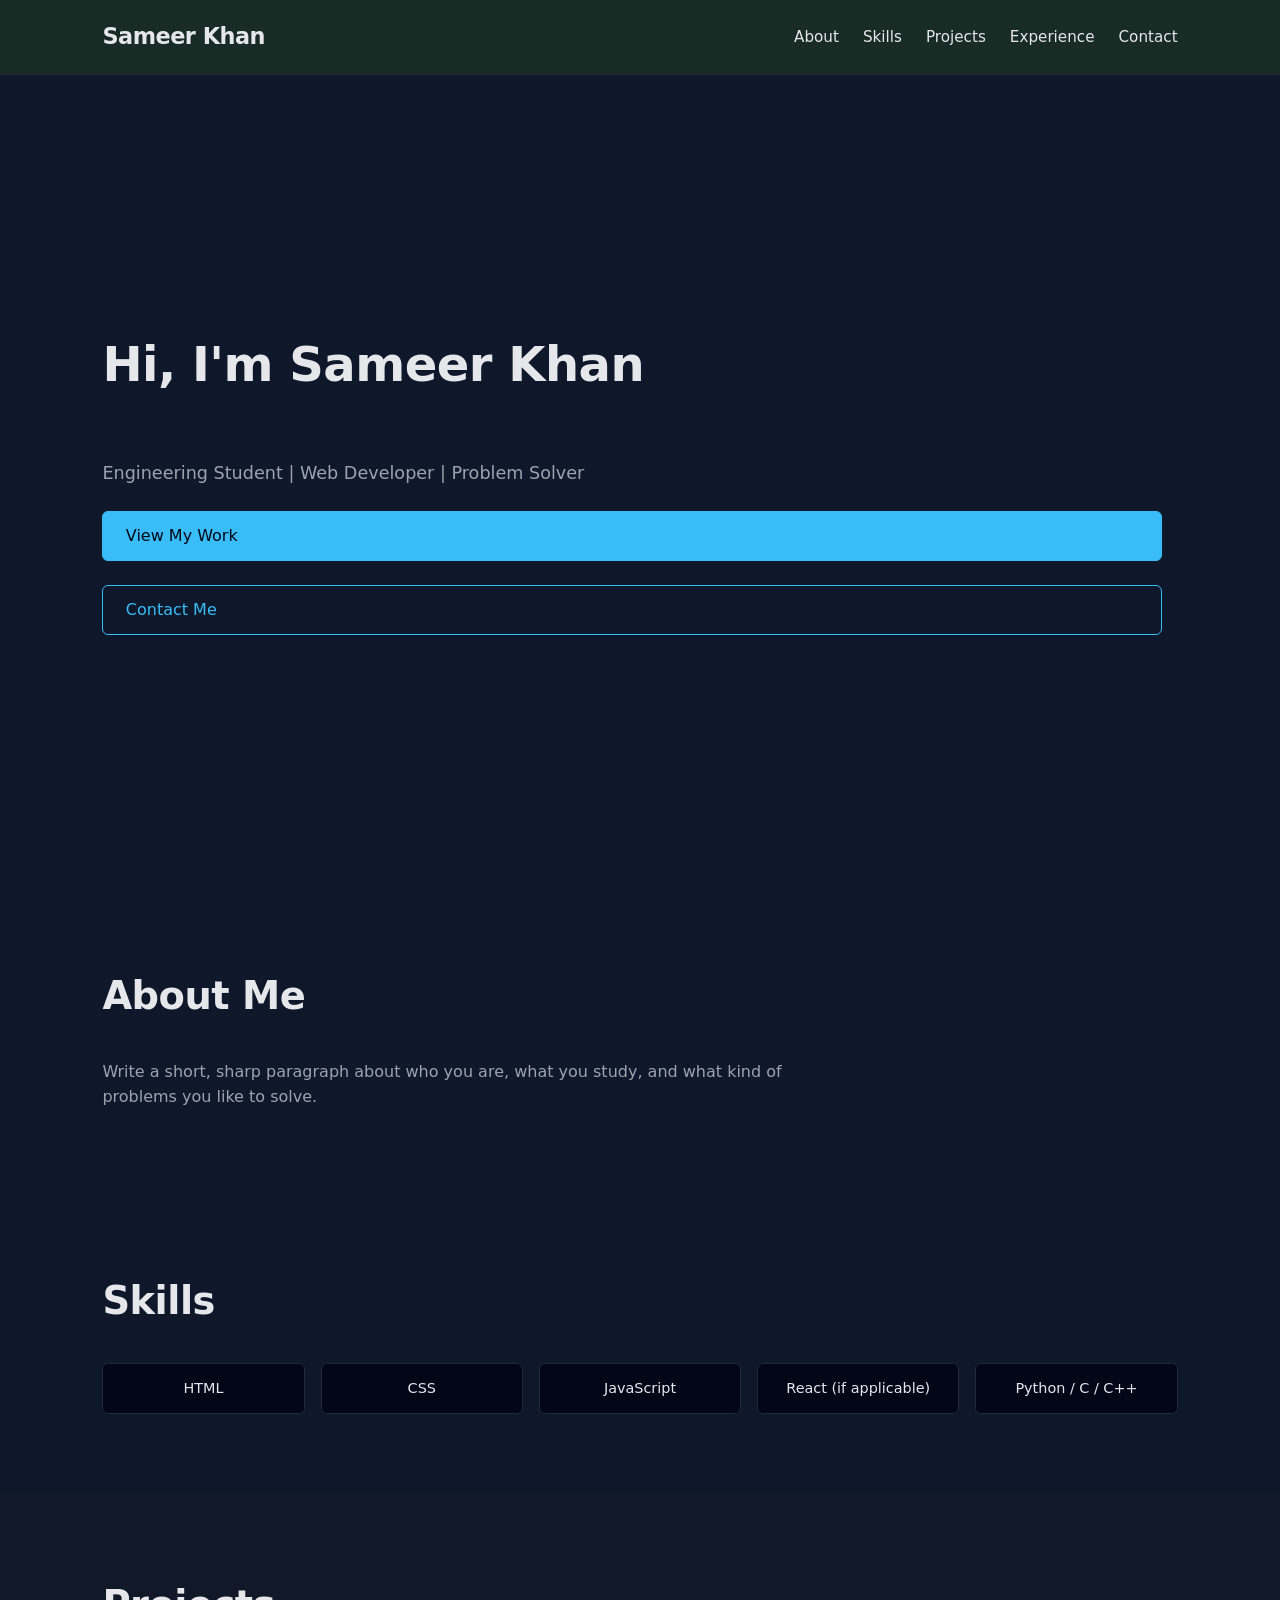
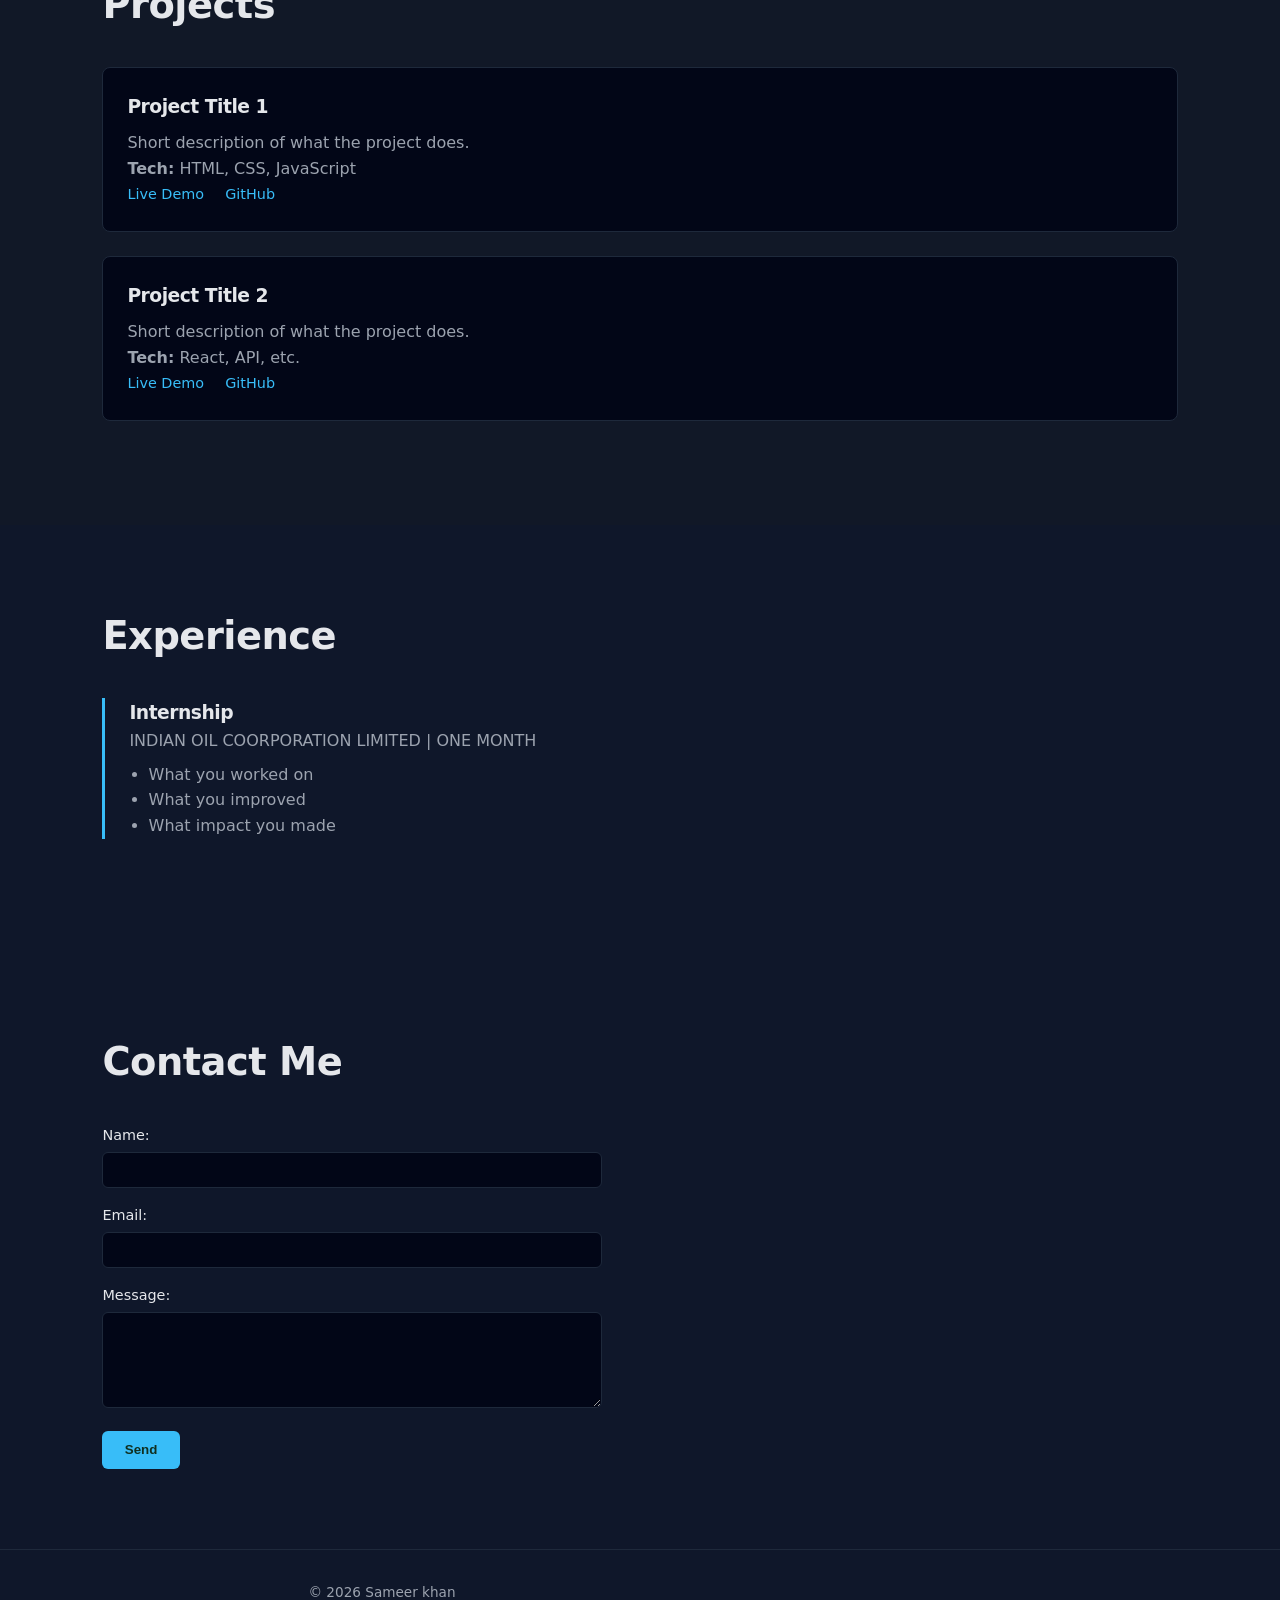
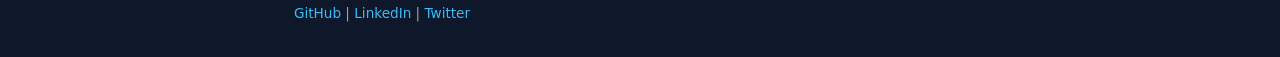
==== index.html @ 7805eeaf ".." ====
<!DOCTYPE html>
<html lang="en">
<head>
    <meta charset="UTF-8">
    <meta name="viewport" content="width=device-width, initial-scale=1.0">
    <title>Sameer khan | Portfolio</title>
    <link rel="stylesheet" href="style.css">
</head>
<body>

    <header>
        <nav>
            <h1>Sameer Khan</h1>
            <ul id="menu">
                <li><a href="#about">About</a></li>
                <li><a href="#skills">Skills</a></li>
                <li><a href="#projects">Projects</a></li>
                <li><a href="#experience">Experience</a></li>
                <li><a href="#contact">Contact</a></li>
             </ul>
        </nav>
    </header>

    <section id="hero">
        <h2>Hi, I'm Sameer Khan</h2>
        <p>Engineering Student | Web Developer | Problem Solver</p>
        <a href="#projects">View My Work</a>
        <a href="#contact">Contact Me</a>
    </section>

    <section id="about">
        <h2>About Me</h2>
        <p>
            Write a short, sharp paragraph about who you are, what you study,
            and what kind of problems you like to solve.
        </p>
    </section>

    <section id="skills">
        <h2>Skills</h2>

        <ul>
            <li>HTML</li>
            <li>CSS</li>
            <li>JavaScript</li>
            <li>React (if applicable)</li>
            <li>Python / C / C++</li>
        </ul>
    </section>

    <section id="projects">
        <h2>Projects</h2>

        <article>
            <h3>Project Title 1</h3>
            <p>Short description of what the project does.</p>
            <p><strong>Tech:</strong> HTML, CSS, JavaScript</p>
            <a href="#">Live Demo</a>
            <a href="#">GitHub</a>
        </article>

        <article>
            <h3>Project Title 2</h3>
            <p>Short description of what the project does.</p>
            <p><strong>Tech:</strong> React, API, etc.</p>
            <a href="#">Live Demo</a>
            <a href="https://github.com/I-Sameer">GitHub</a>
        </article>
    </section>

    <section id="experience">
        <h2>Experience</h2>

        <article>
            <h3>Internship</h3>
            <p>INDIAN OIL COORPORATION LIMITED | ONE MONTH</p>
            <ul>
                <li>What you worked on</li>
                <li>What you improved</li>
                <li>What impact you made</li>
            </ul>
        </article>
    </section>

    <section id="contact">
        <h2>Contact Me</h2>

        <form>
            <label>
                Name:
                <input type="text" required>
            </label>

            <label>
                Email:
                <input type="email" required>
            </label>

            <label>
                Message:
                <textarea rows="5" required></textarea>
            </label>

            <button type="submit">Send</button>
        </form>
    </section>

    <footer>
        <p>© 2026 Sameer khan</p>
        <p>
            <a href="https://github.com/I-Sameer">GitHub</a> |
            <a href="https://www.linkedin.com/in/mesameer-khan/">LinkedIn</a> |
            <a href="https://x.com/">Twitter</a>
        </p>
    </footer>

</body>

</html>
---- style.css ----
*,
*::before,
*::after {
  margin: 0;
  padding: 0;
  box-sizing: border-box;
}

:root {
  --bg: #0f172a;          
  --bg-light: #111827;
  --text: #e5e7eb;
  --muted: #9ca3af;
  --accent: #38bdf8;     
  --card: #020617;
  --border: #1e293b;
}

html {
  scroll-behavior: smooth;
}

body {
  font-family: system-ui, -apple-system, BlinkMacSystemFont, sans-serif;
  background: var(--bg);
  color: var(--text);
  line-height: 1.6;
}

a {
  color: var(--accent);
  text-decoration: none;
}

a:hover {
  text-decoration: underline;
}

section {
  padding: 5rem 8%;
}

h1, h2, h3 {
  font-weight: 700;
  letter-spacing: -0.5px;
}

h2 {
  font-size: 2.4rem;
  margin-bottom: 2rem;
}

p {
  color: var(--muted);
  max-width: 700px;
}

header {
  position: sticky;
  top: 0;
  background: rgba(26, 46, 36, 0.9);
  backdrop-filter: blur(8px);
  border-bottom: 1px solid var(--border);
  z-index: 100;
}

nav {
  display: flex;
  justify-content: space-between;
  align-items: center;
  padding: 1.2rem 8%;
}

nav h1 {
  font-size: 1.4rem;
}

nav ul {
  display: flex;
  gap: 1.5rem;
  list-style: none;
}

nav a {
  color: var(--text);
  font-size: 0.95rem;
}

nav a:hover {
  color: var(--accent);
}

#hero {
  min-height: 90vh;
  display: flex;
  flex-direction: column;
  justify-content: center;
  gap: 1.5rem;
}

#hero h2 {
  font-size: 3rem;
}

#hero p {
  font-size: 1.1rem;
}

#hero a {
  display: inline-block;
  margin-right: 1rem;
  padding: 0.7rem 1.4rem;
  border-radius: 6px;
  border: 1px solid var(--accent);
  font-weight: 500;
}

#hero a:first-of-type {
  background: var(--accent);
  color: #020617;
}

#hero a:last-of-type {
  background: transparent;
}

#skills ul {
  display: grid;
  grid-template-columns: repeat(auto-fit, minmax(120px, 1fr));
  gap: 1rem;
  list-style: none;
}

#skills li {
  background: var(--card);
  border: 1px solid var(--border);
  padding: 0.8rem;
  text-align: center;
  border-radius: 6px;
  font-size: 0.9rem;
}

#projects {
  background: var(--bg-light);
}

#projects article {
  background: var(--card);
  border: 1px solid var(--border);
  padding: 1.5rem;
  border-radius: 8px;
  margin-bottom: 1.5rem;
}

#projects h3 {
  margin-bottom: 0.5rem;
}

#projects a {
  margin-right: 1rem;
  font-size: 0.9rem;
}

#experience article {
  border-left: 3px solid var(--accent);
  padding-left: 1.5rem;
  margin-bottom: 2rem;
}

#experience ul {
  margin-top: 0.5rem;
  list-style: disc;
  padding-left: 1.2rem;
}

#experience li {
  color: var(--muted);
}

form {
  max-width: 500px;
}

label {
  display: block;
  margin-bottom: 1rem;
  font-size: 0.9rem;
}

input,
textarea {
  width: 100%;
  margin-top: 0.3rem;
  padding: 0.6rem;
  border-radius: 6px;
  border: 1px solid var(--border);
  background: var(--card);
  color: var(--text);
}

input:focus,
textarea:focus {
  outline: none;
  border-color: var(--accent);
}

button {
  background: var(--accent);
  color: #103020;
  padding: 0.7rem 1.4rem;
  border: none;
  border-radius: 6px;
  font-weight: 600;
  cursor: pointer;
}

button:hover {
  opacity: 0.9;
}


footer {
  text-align: center;
  padding: 2rem;
  border-top: 1px solid var(--border);
  font-size: 0.85rem;
  color: var(--muted);
}

@media (max-width: 768px) {
  nav ul {
    display: none;
  }

  #hero h2 {
    font-size: 2.2rem;
  }

  section {
    padding: 4rem 6%;
  }
}
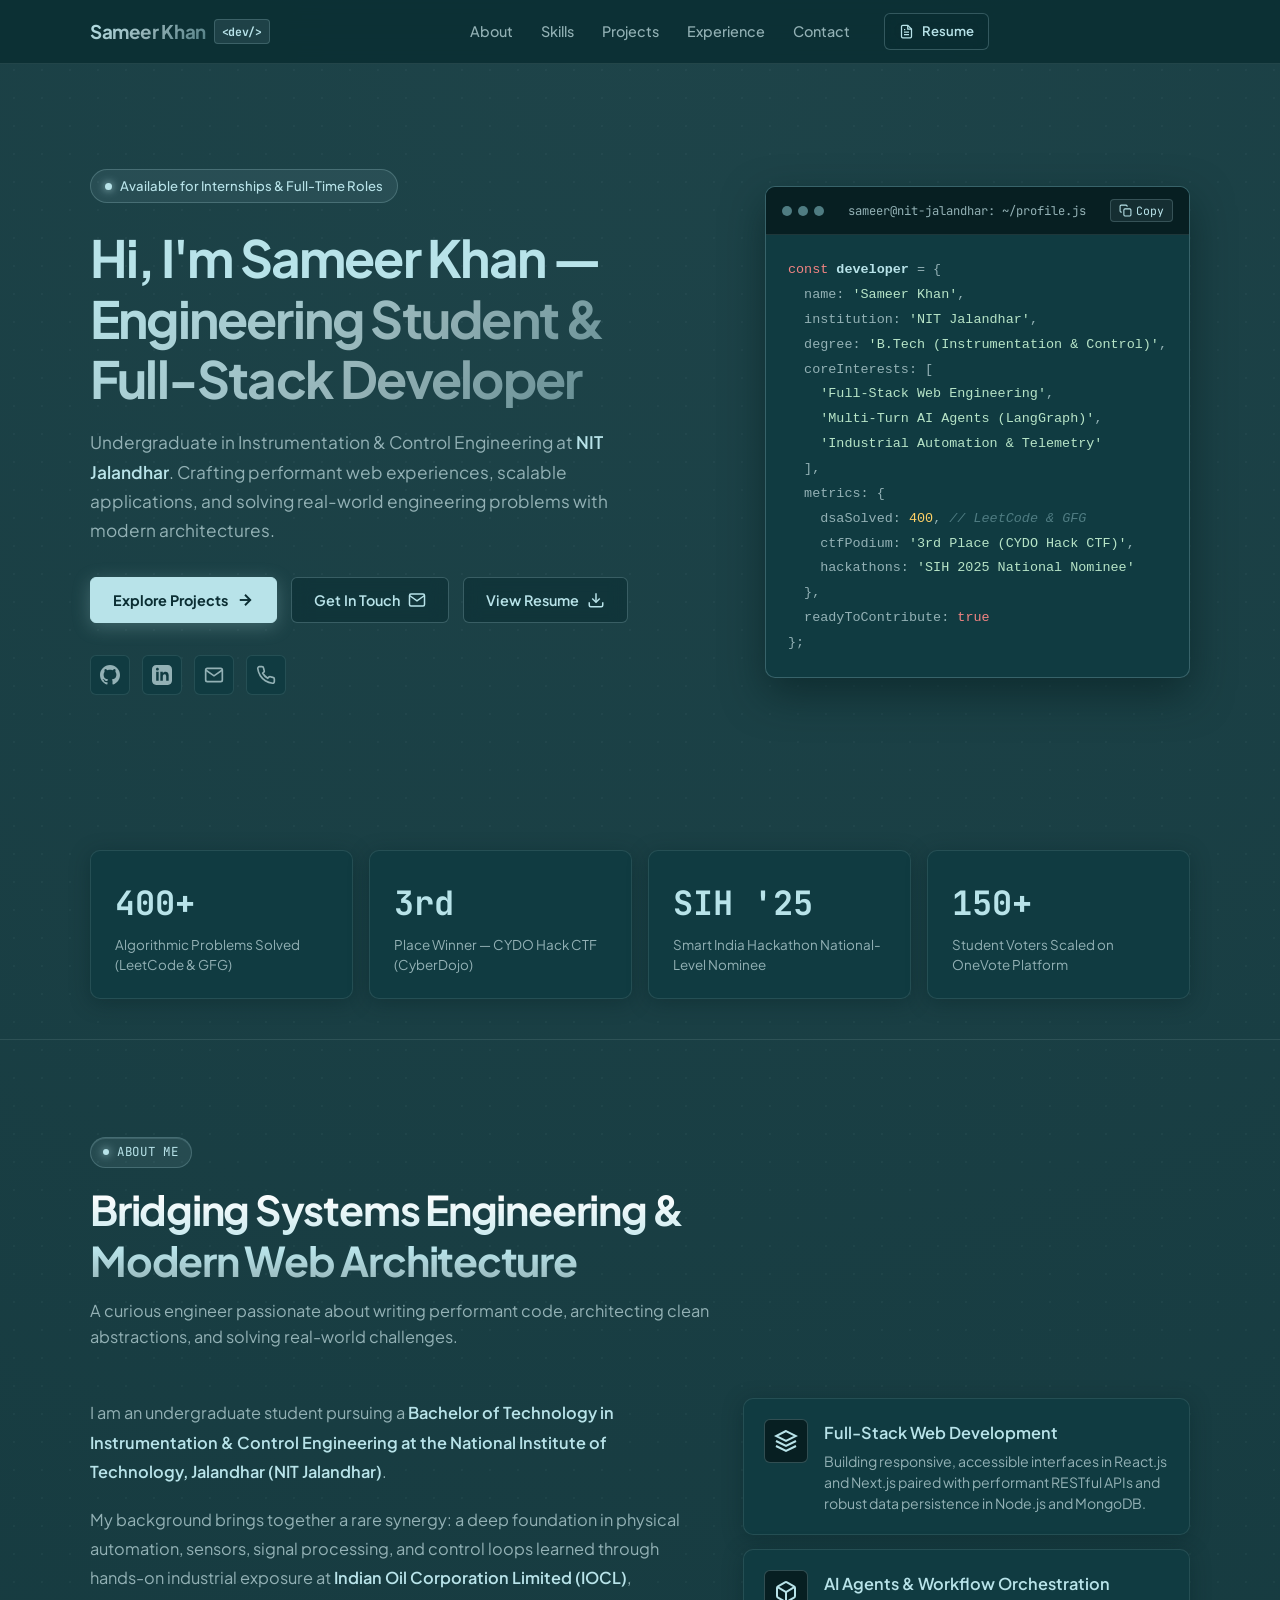
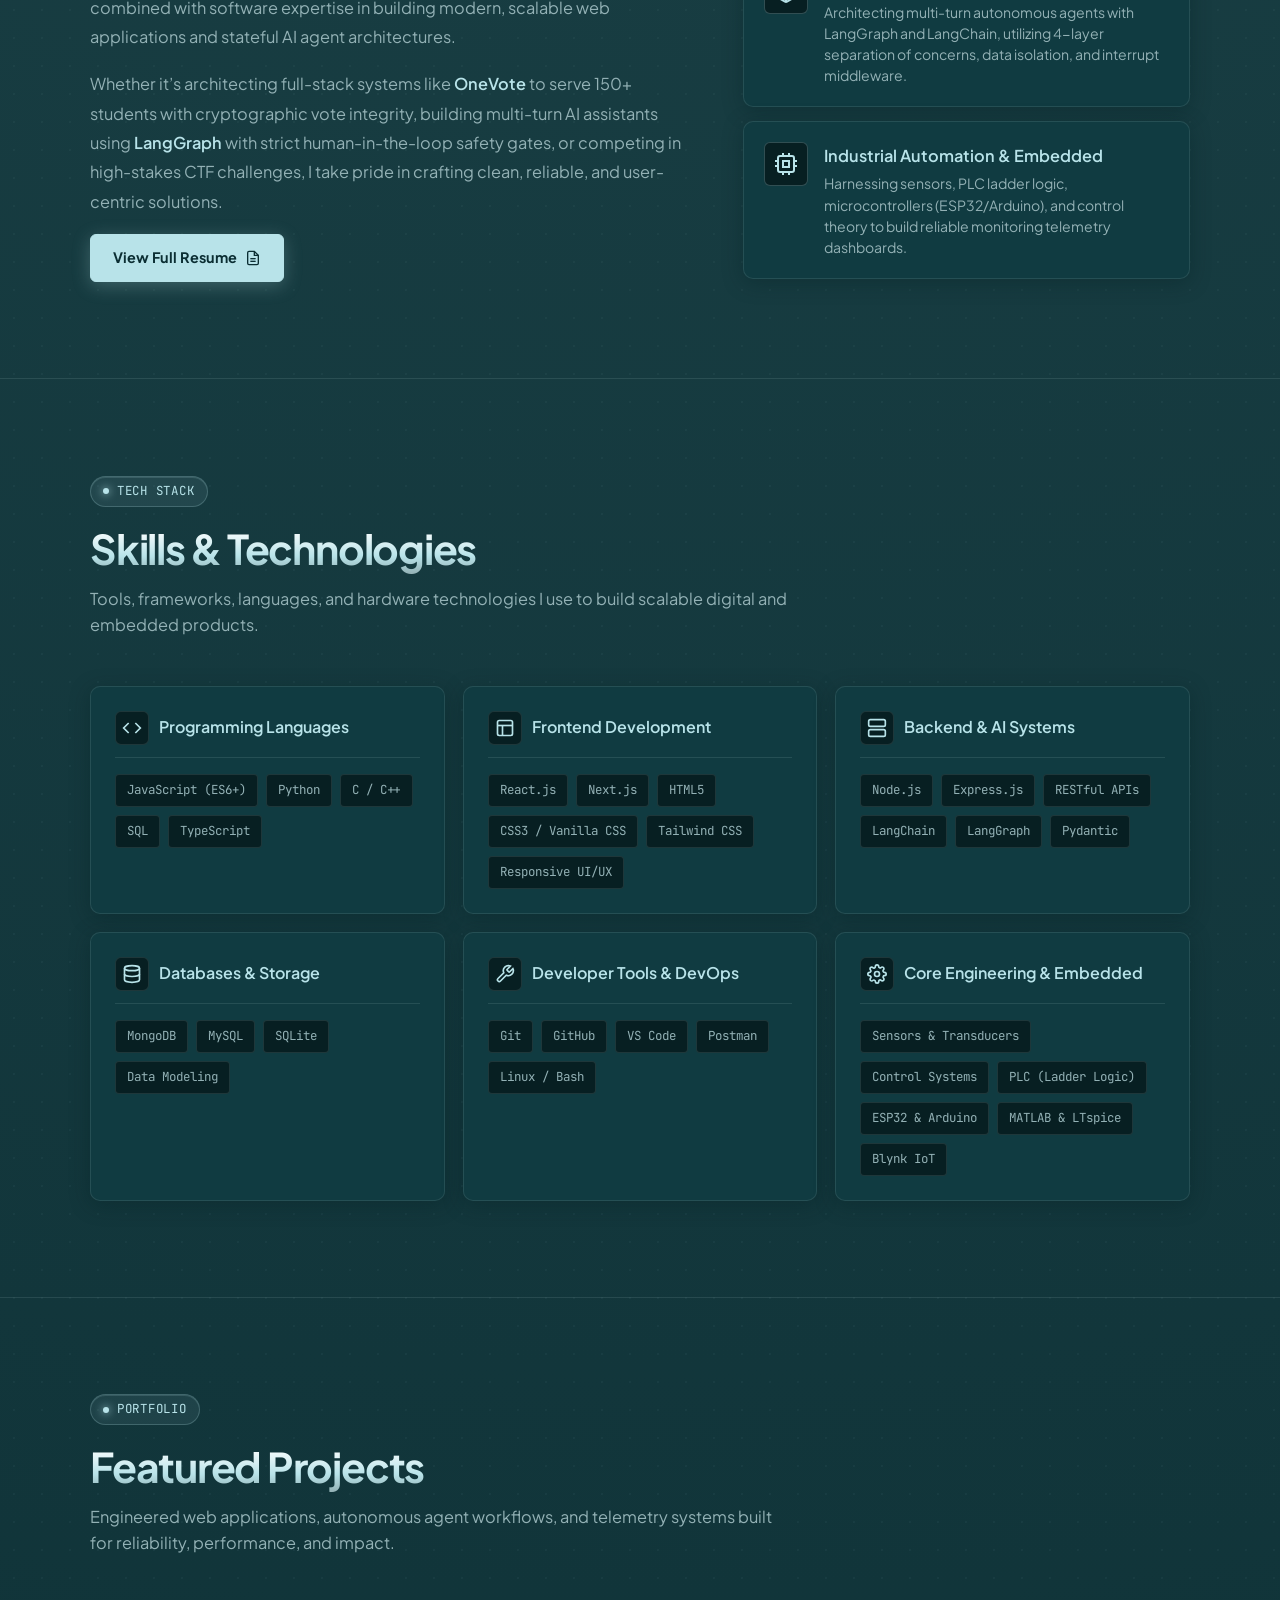
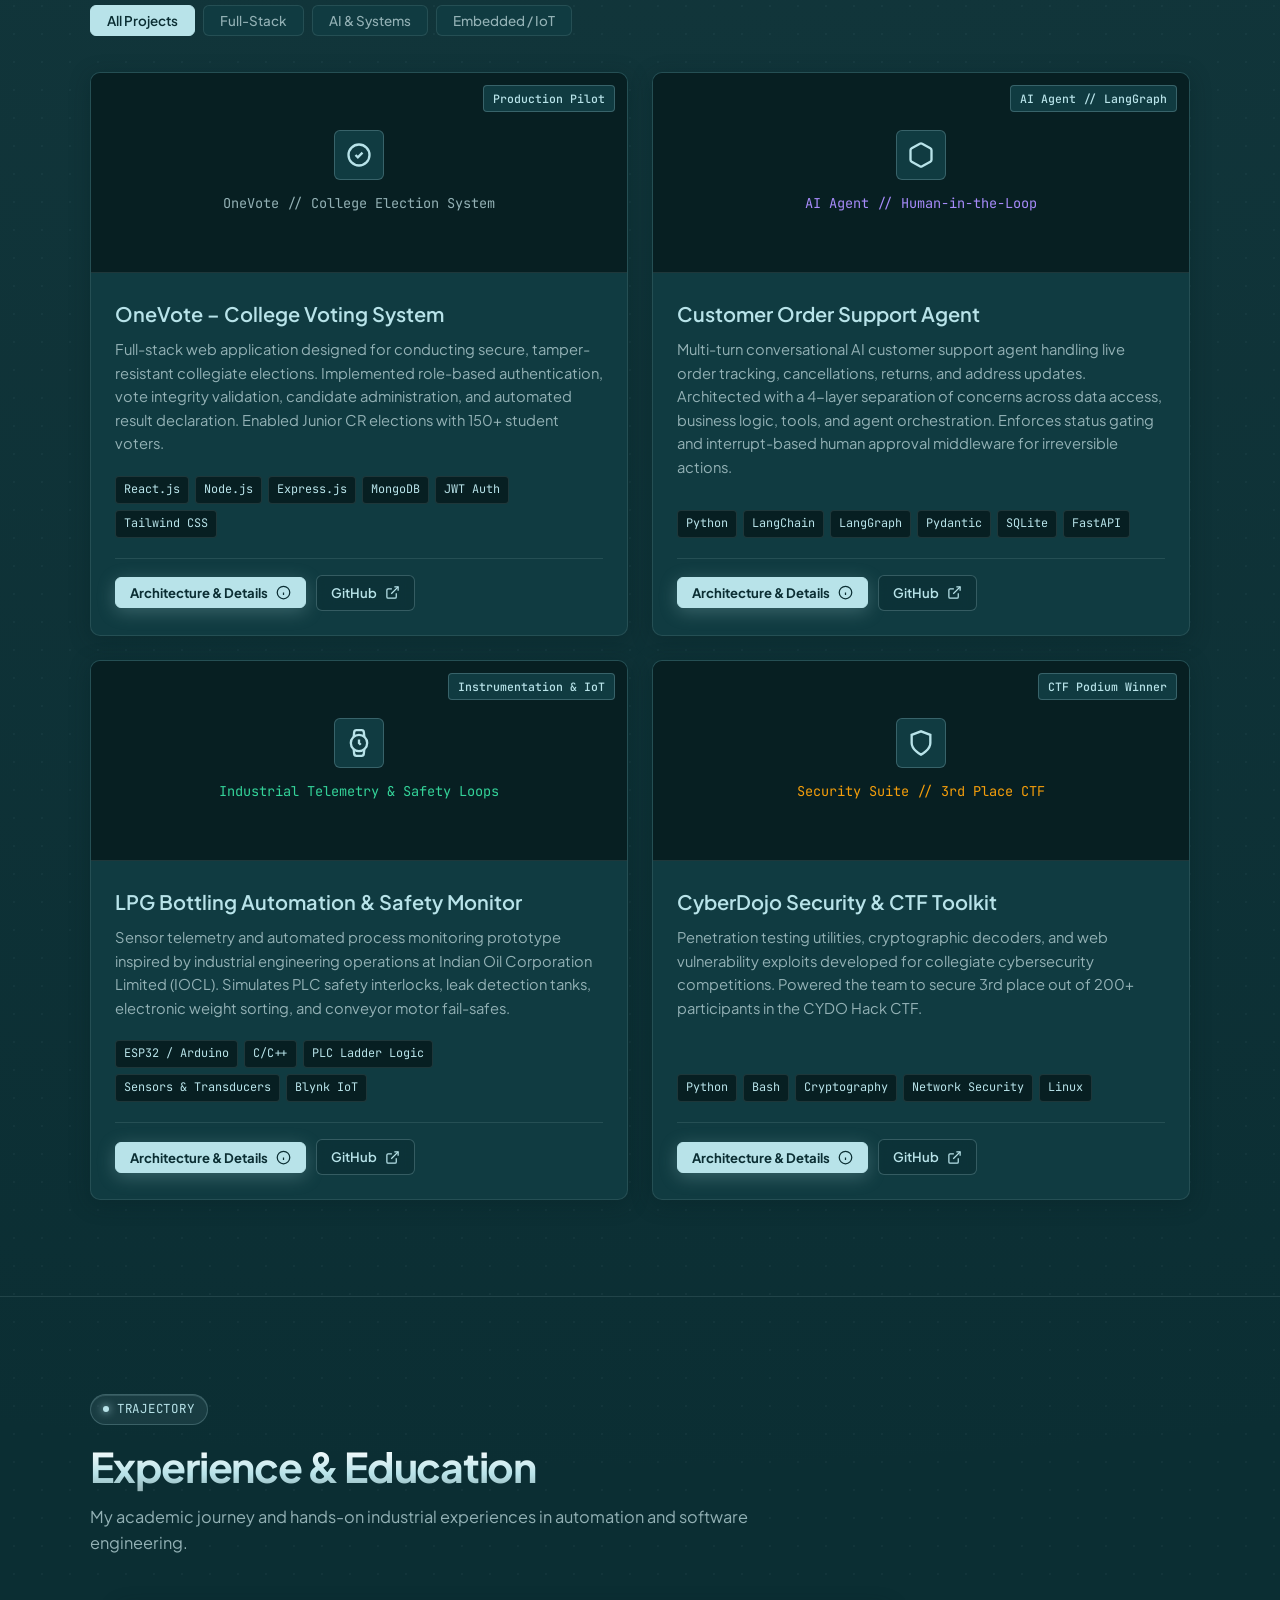
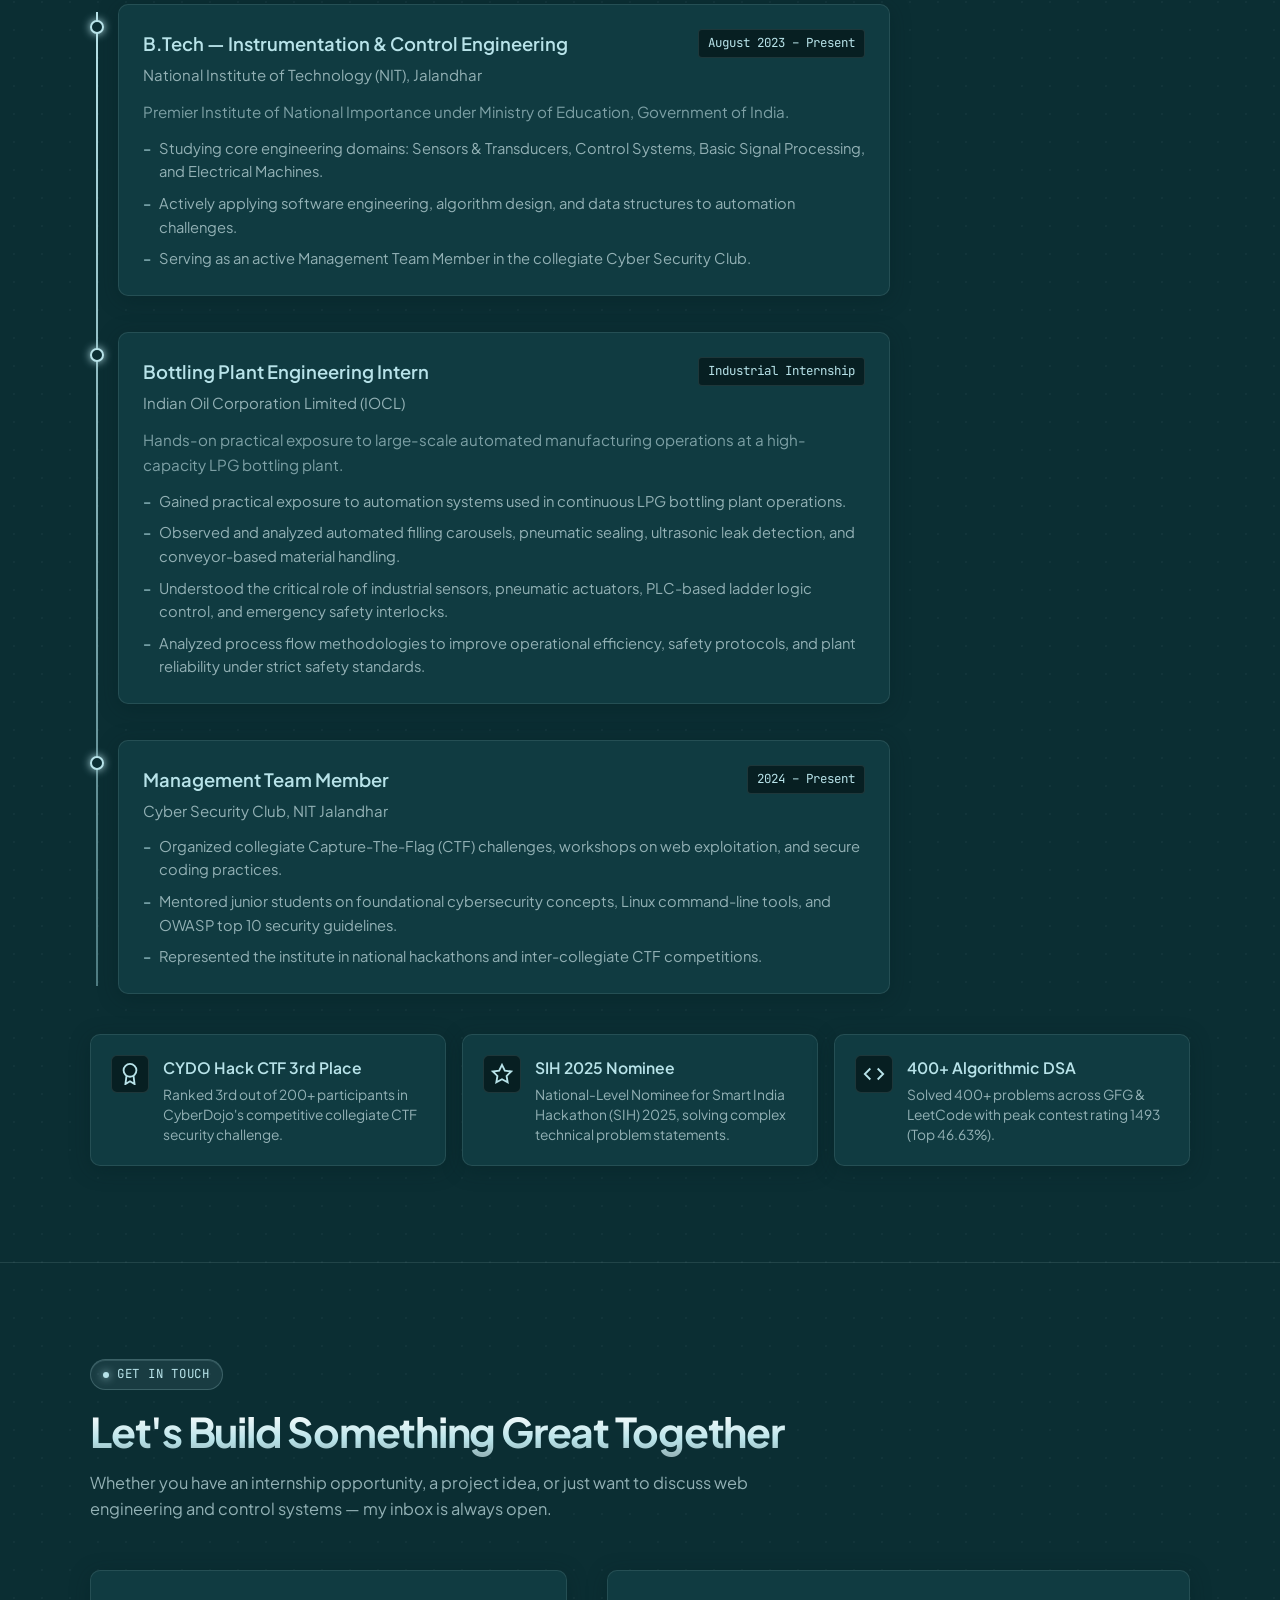
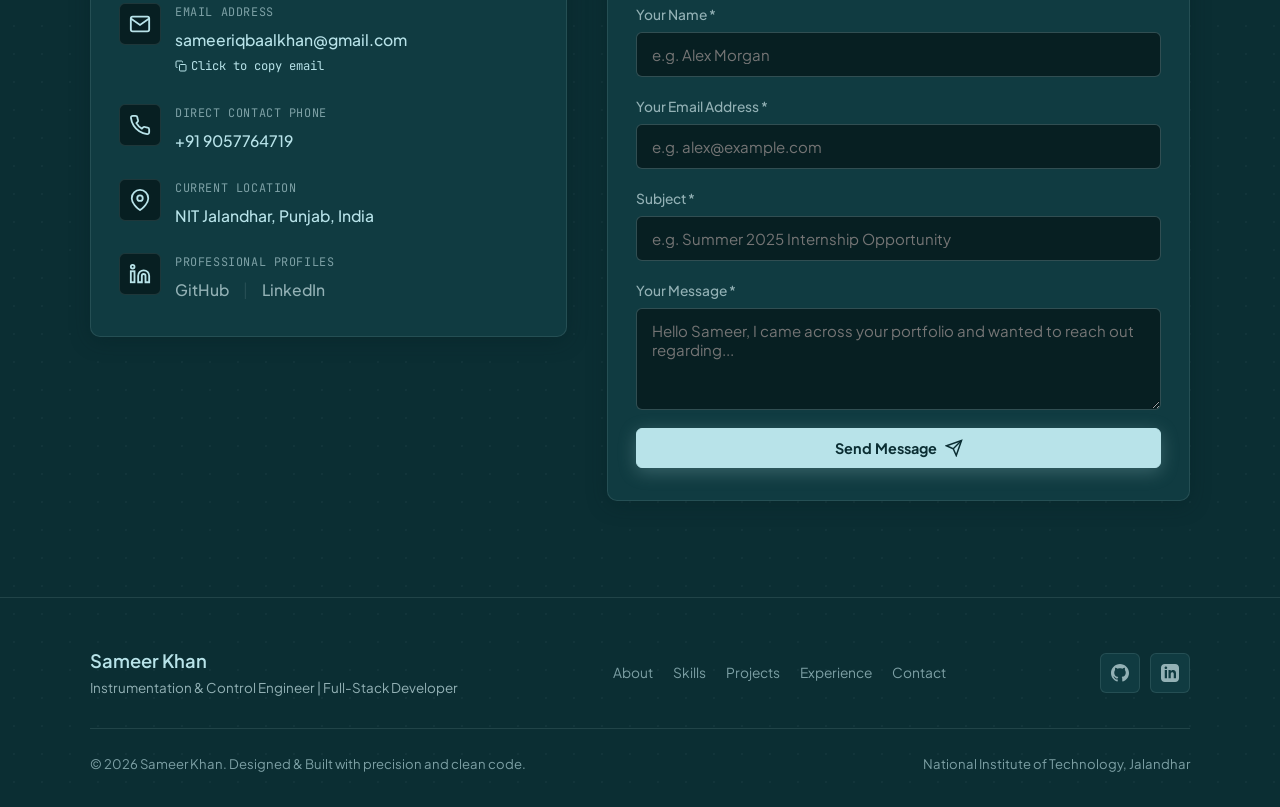
==== commit f7fdfa96: "Elevate portfolio design, connect resume PDF, and add curated color system" ====
--- a/index.html
+++ b/index.html
@@ -1,119 +1,953 @@
 <!DOCTYPE html>
 <html lang="en">
 <head>
-    <meta charset="UTF-8">
-    <meta name="viewport" content="width=device-width, initial-scale=1.0">
-    <title>Sameer khan | Portfolio</title>
-    <link rel="stylesheet" href="style.css">
+  <meta charset="UTF-8">
+  <meta name="viewport" content="width=device-width, initial-scale=1.0">
+  <title>Sameer Khan | Full-Stack Developer & Engineering Student</title>
+  <meta name="description" content="Portfolio of Sameer Khan — Instrumentation & Control Engineering student at NIT Jalandhar and Full-Stack Developer specializing in React, Node.js, AI agents with LangGraph, and automation systems.">
+  <meta name="keywords" content="Sameer Khan, NIT Jalandhar, Full Stack Developer, Web Developer, React, Node.js, Python, LangGraph, AI Agents, Instrumentation and Control, Portfolio">
+  <meta name="author" content="Sameer Khan">
+
+  <!-- Open Graph / Facebook / LinkedIn -->
+  <meta property="og:type" content="website">
+  <meta property="og:url" content="https://i-sameer.github.io/sameer/">
+  <meta property="og:title" content="Sameer Khan | Full-Stack Developer & Engineering Student">
+  <meta property="og:description" content="Crafting performant web experiences, scalable applications, and solving real-world engineering problems.">
+  <meta property="og:image" content="https://i-sameer.github.io/sameer/assets/images/movie.png">
+
+  <!-- Favicon -->
+  <link rel="icon" type="image/svg+xml" href="data:image/svg+xml,%3Csvg xmlns='http://www.w3.org/2000/svg' viewBox='0 0 32 32'%3E%3Crect width='32' height='32' rx='8' fill='%230a0f1d'/%3E%3Ctext x='50%25' y='55%25' text-anchor='middle' dominant-baseline='middle' font-family='sans-serif' font-weight='800' font-size='15' fill='%2338bdf8'%3ESK%3C/text%3E%3C/svg%3E">
+
+
+  <!-- Google Fonts: Plus Jakarta Sans & JetBrains Mono -->
+  <link rel="preconnect" href="https://fonts.googleapis.com">
+  <link rel="preconnect" href="https://fonts.gstatic.com" crossorigin>
+  <link href="https://fonts.googleapis.com/css2?family=JetBrains+Mono:wght@400;500;600;700&family=Plus+Jakarta+Sans:wght@400;500;600;700;800&display=swap" rel="stylesheet">
+
+  <!-- Stylesheets -->
+  <link rel="stylesheet" href="style.css">
 </head>
 <body>
 
-    <header>
-        <nav>
-            <h1>Sameer Khan</h1>
-            <ul id="menu">
-                <li><a href="#about">About</a></li>
-                <li><a href="#skills">Skills</a></li>
-                <li><a href="#projects">Projects</a></li>
-                <li><a href="#experience">Experience</a></li>
-                <li><a href="#contact">Contact</a></li>
-             </ul>
-        </nav>
-    </header>
-
+  <!-- Top Reading Progress Bar -->
+  <div id="scroll-progress"></div>
+
+  <!-- =========================================================================
+       Navigation Header
+       ========================================================================= -->
+  <header>
+    <div class="container navbar">
+      <a href="#hero" class="nav-brand" aria-label="Sameer Khan Homepage">
+        <span class="gradient-text">Sameer Khan</span>
+        <span class="brand-badge">&lt;dev/&gt;</span>
+      </a>
+
+      <!-- Desktop & Mobile Navigation Links -->
+      <ul class="nav-links" id="nav-links">
+        <li><a href="#about" class="nav-link">About</a></li>
+        <li><a href="#skills" class="nav-link">Skills</a></li>
+        <li><a href="#projects" class="nav-link">Projects</a></li>
+        <li><a href="#experience" class="nav-link">Experience</a></li>
+        <li><a href="#contact" class="nav-link">Contact</a></li>
+        <li>
+          <a href="resume.pdf" target="_blank" rel="noopener noreferrer" class="btn btn-secondary btn-sm" style="margin-left: 6px;">
+            <svg width="15" height="15" viewBox="0 0 24 24" fill="none" stroke="currentColor" stroke-width="2"><path d="M14 2H6a2 2 0 0 0-2 2v16a2 2 0 0 0 2 2h12a2 2 0 0 0 2-2V8z"/><polyline points="14 2 14 8 20 8"/><line x1="16" y1="13" x2="8" y2="13"/><line x1="16" y1="17" x2="8" y2="17"/><polyline points="10 9 9 9 8 9"/></svg>
+            <span>Resume</span>
+          </a>
+        </li>
+      </ul>
+
+      <!-- Action & Mobile Toggle Buttons -->
+      <div class="nav-actions">
+        <button class="hamburger" id="hamburger" aria-label="Toggle navigation menu" aria-expanded="false">
+          <span></span>
+          <span></span>
+          <span></span>
+        </button>
+      </div>
+    </div>
+  </header>
+
+  <main>
+    <!-- =========================================================================
+         Hero Section
+         ========================================================================= -->
     <section id="hero">
-        <h2>Hi, I'm Sameer Khan</h2>
-        <p>Engineering Student | Web Developer | Problem Solver</p>
-        <a href="#projects">View My Work</a>
-        <a href="#contact">Contact Me</a>
+      <div class="container hero-grid">
+        <div class="hero-content">
+          <div class="hero-badge">
+            <span class="status-dot"></span>
+            <span>Available for Internships & Full-Time Roles</span>
+          </div>
+
+          <h1 class="hero-title">
+            Hi, I'm Sameer Khan —
+            <span class="gradient-text">Engineering Student & Full-Stack Developer</span>
+          </h1>
+
+          <p class="hero-subtitle">
+            Undergraduate in Instrumentation & Control Engineering at <strong>NIT Jalandhar</strong>.
+            Crafting performant web experiences, scalable applications, and solving real-world engineering problems with modern architectures.
+          </p>
+
+          <div class="hero-actions">
+            <a href="#projects" class="btn btn-primary">
+              <span>Explore Projects</span>
+              <svg width="18" height="18" viewBox="0 0 24 24" fill="none" stroke="currentColor" stroke-width="2.5"><line x1="5" y1="12" x2="19" y2="12"/><polyline points="12 5 19 12 12 19"/></svg>
+            </a>
+            <a href="#contact" class="btn btn-secondary">
+              <span>Get In Touch</span>
+              <svg width="18" height="18" viewBox="0 0 24 24" fill="none" stroke="currentColor" stroke-width="2"><path d="M4 4h16c1.1 0 2 .9 2 2v12c0 1.1-.9 2-2 2H4c-1.1 0-2-.9-2-2V6c0-1.1.9-2 2-2z"/><polyline points="22,6 12,13 2,6"/></svg>
+            </a>
+            <a href="resume.pdf" target="_blank" rel="noopener noreferrer" class="btn btn-secondary" title="View / Download Resume PDF">
+              <span>View Resume</span>
+              <svg width="18" height="18" viewBox="0 0 24 24" fill="none" stroke="currentColor" stroke-width="2"><path d="M21 15v4a2 2 0 0 1-2 2H5a2 2 0 0 1-2-2v-4"/><polyline points="7 10 12 15 17 10"/><line x1="12" y1="15" x2="12" y2="3"/></svg>
+            </a>
+          </div>
+
+          <div class="hero-socials">
+            <a href="https://github.com/I-Sameer" target="_blank" rel="noopener noreferrer" class="hero-social-link" title="GitHub Profile">
+              <svg width="20" height="20" viewBox="0 0 24 24" fill="currentColor"><path d="M12 0c-6.626 0-12 5.373-12 12 0 5.302 3.438 9.8 8.207 11.387.599.111.793-.261.793-.577v-2.234c-3.338.726-4.033-1.416-4.033-1.416-.546-1.387-1.333-1.756-1.333-1.756-1.089-.745.083-.729.083-.729 1.205.084 1.839 1.237 1.839 1.237 1.07 1.834 2.807 1.304 3.492.997.107-.775.418-1.305.762-1.604-2.665-.305-5.467-1.334-5.467-5.931 0-1.311.469-2.381 1.236-3.221-.124-.303-.535-1.524.117-3.176 0 0 1.008-.322 3.301 1.23.957-.266 1.983-.399 3.003-.404 1.02.005 2.047.138 3.006.404 2.291-1.552 3.297-1.23 3.297-1.23.653 1.653.242 2.874.118 3.176.77.84 1.235 1.911 1.235 3.221 0 4.609-2.807 5.624-5.479 5.921.43.372.823 1.102.823 2.222v3.293c0 .319.192.694.801.576 4.765-1.589 8.199-6.086 8.199-11.386 0-6.627-5.373-12-12-12z"/></svg>
+            </a>
+            <a href="https://www.linkedin.com/in/mesameer-khan/" target="_blank" rel="noopener noreferrer" class="hero-social-link" title="LinkedIn Profile">
+              <svg width="20" height="20" viewBox="0 0 24 24" fill="currentColor"><path d="M19 0h-14c-2.761 0-5 2.239-5 5v14c0 2.761 2.239 5 5 5h14c2.762 0 5-2.239 5-5v-14c0-2.761-2.238-5-5-5zm-11 19h-3v-11h3v11zm-1.5-12.268c-.966 0-1.75-.79-1.75-1.764s.784-1.764 1.75-1.764 1.75.79 1.75 1.764-.783 1.764-1.75 1.764zm13.5 12.268h-3v-5.604c0-3.368-4-3.113-4 0v5.604h-3v-11h3v1.765c1.396-2.586 7-2.777 7 2.476v6.759z"/></svg>
+            </a>
+            <a href="mailto:sameeriqbaalkhan@gmail.com" class="hero-social-link copy-email-trigger" title="Email: sameeriqbaalkhan@gmail.com">
+              <svg width="20" height="20" viewBox="0 0 24 24" fill="none" stroke="currentColor" stroke-width="2"><path d="M4 4h16c1.1 0 2 .9 2 2v12c0 1.1-.9 2-2 2H4c-1.1 0-2-.9-2-2V6c0-1.1.9-2 2-2z"/><polyline points="22,6 12,13 2,6"/></svg>
+            </a>
+            <a href="tel:+919057764719" class="hero-social-link" title="Phone: +91 9057764719">
+              <svg width="20" height="20" viewBox="0 0 24 24" fill="none" stroke="currentColor" stroke-width="2"><path d="M22 16.92v3a2 2 0 0 1-2.18 2 19.79 19.79 0 0 1-8.63-3.07 19.5 19.5 0 0 1-6-6 19.79 19.79 0 0 1-3.07-8.67A2 2 0 0 1 4.11 2h3a2 2 0 0 1 2 1.72 12.84 12.84 0 0 0 .7 2.81 2 2 0 0 1-.45 2.11L8.09 9.91a16 16 0 0 0 6 6l1.27-1.27a2 2 0 0 1 2.11-.45 12.84 12.84 0 0 0 2.81.7A2 2 0 0 1 22 16.92z"/></svg>
+            </a>
+          </div>
+        </div>
+
+        <!-- Interactive Terminal Card -->
+        <div class="hero-code-wrapper">
+          <div class="terminal-card">
+            <div class="terminal-header">
+              <div class="terminal-dots">
+                <span class="terminal-dot red"></span>
+                <span class="terminal-dot yellow"></span>
+                <span class="terminal-dot green"></span>
+              </div>
+              <span class="terminal-title">sameer@nit-jalandhar: ~/profile.js</span>
+              <button class="terminal-copy-btn" id="terminal-copy" title="Copy code snippet">
+                <svg width="13" height="13" viewBox="0 0 24 24" fill="none" stroke="currentColor" stroke-width="2"><rect x="9" y="9" width="13" height="13" rx="2" ry="2"/><path d="M5 15H4a2 2 0 0 1-2-2V4a2 2 0 0 1 2-2h9a2 2 0 0 1 2 2v1"/></svg>
+                <span>Copy</span>
+              </button>
+            </div>
+            <pre class="terminal-body" id="terminal-code"><code><span class="token-keyword">const</span> <span class="token-variable">developer</span> = {
+  <span class="token-property">name</span>: <span class="token-string">'Sameer Khan'</span>,
+  <span class="token-property">institution</span>: <span class="token-string">'NIT Jalandhar'</span>,
+  <span class="token-property">degree</span>: <span class="token-string">'B.Tech (Instrumentation & Control)'</span>,
+  <span class="token-property">coreInterests</span>: [
+    <span class="token-string">'Full-Stack Web Engineering'</span>,
+    <span class="token-string">'Multi-Turn AI Agents (LangGraph)'</span>,
+    <span class="token-string">'Industrial Automation & Telemetry'</span>
+  ],
+  <span class="token-property">metrics</span>: {
+    <span class="token-property">dsaSolved</span>: <span class="token-number">400</span>, <span class="token-comment">// LeetCode & GFG</span>
+    <span class="token-property">ctfPodium</span>: <span class="token-string">'3rd Place (CYDO Hack CTF)'</span>,
+    <span class="token-property">hackathons</span>: <span class="token-string">'SIH 2025 National Nominee'</span>
+  },
+  <span class="token-property">readyToContribute</span>: <span class="token-keyword">true</span>
+};</code></pre>
+          </div>
+        </div>
+      </div>
     </section>
 
-    <section id="about">
-        <h2>About Me</h2>
-        <p>
-            Write a short, sharp paragraph about who you are, what you study,
-            and what kind of problems you like to solve.
-        </p>
+    <!-- =========================================================================
+         Metrics / Highlights Ribbon
+         ========================================================================= -->
+    <section class="metrics-section">
+      <div class="container">
+        <div class="metrics-grid">
+          <div class="glass-card metric-card">
+            <div class="metric-number">400+</div>
+            <div class="metric-label">Algorithmic Problems Solved (LeetCode & GFG)</div>
+          </div>
+          <div class="glass-card metric-card">
+            <div class="metric-number">3rd</div>
+            <div class="metric-label">Place Winner — CYDO Hack CTF (CyberDojo)</div>
+          </div>
+          <div class="glass-card metric-card">
+            <div class="metric-number">SIH '25</div>
+            <div class="metric-label">Smart India Hackathon National-Level Nominee</div>
+          </div>
+          <div class="glass-card metric-card">
+            <div class="metric-number">150+</div>
+            <div class="metric-label">Student Voters Scaled on OneVote Platform</div>
+          </div>
+        </div>
+      </div>
     </section>
 
-    <section id="skills">
-        <h2>Skills</h2>
-
-        <ul>
-            <li>HTML</li>
-            <li>CSS</li>
-            <li>JavaScript</li>
-            <li>React (if applicable)</li>
-            <li>Python / C / C++</li>
+    <!-- =========================================================================
+         About Me Section
+         ========================================================================= -->
+    <section id="about" class="section">
+      <div class="container">
+        <div class="section-header">
+          <span class="section-tag"><span class="tag-dot"></span> About Me</span>
+          <h2 class="section-title">Bridging Systems Engineering & Modern Web Architecture</h2>
+          <p class="section-subtitle">
+            A curious engineer passionate about writing performant code, architecting clean abstractions, and solving real-world challenges.
+          </p>
+        </div>
+
+        <div class="about-grid">
+          <div class="about-text">
+            <p>
+              I am an undergraduate student pursuing a <strong>Bachelor of Technology in Instrumentation & Control Engineering at the National Institute of Technology, Jalandhar (NIT Jalandhar)</strong>.
+            </p>
+            <p>
+              My background brings together a rare synergy: a deep foundation in physical automation, sensors, signal processing, and control loops learned through hands-on industrial exposure at <strong>Indian Oil Corporation Limited (IOCL)</strong>, combined with software expertise in building modern, scalable web applications and stateful AI agent architectures.
+            </p>
+            <p>
+              Whether it’s architecting full-stack systems like <strong>OneVote</strong> to serve 150+ students with cryptographic vote integrity, building multi-turn AI assistants using <strong>LangGraph</strong> with strict human-in-the-loop safety gates, or competing in high-stakes CTF challenges, I take pride in crafting clean, reliable, and user-centric solutions.
+            </p>
+            <div>
+              <a href="resume.pdf" target="_blank" rel="noopener noreferrer" class="btn btn-primary">
+                <span>View Full Resume</span>
+                <svg width="16" height="16" viewBox="0 0 24 24" fill="none" stroke="currentColor" stroke-width="2"><path d="M14 2H6a2 2 0 0 0-2 2v16a2 2 0 0 0 2 2h12a2 2 0 0 0 2-2V8z"/><polyline points="14 2 14 8 20 8"/><line x1="16" y1="13" x2="8" y2="13"/><line x1="16" y1="17" x2="8" y2="17"/></svg>
+              </a>
+            </div>
+          </div>
+
+          <div class="about-pillars">
+            <div class="glass-card pillar-card">
+              <div class="pillar-icon">
+                <svg width="24" height="24" viewBox="0 0 24 24" fill="none" stroke="currentColor" stroke-width="2"><polygon points="12 2 2 7 12 12 22 7 12 2"/><polyline points="2 17 12 22 22 17"/><polyline points="2 12 12 17 22 12"/></svg>
+              </div>
+              <div class="pillar-info">
+                <h4>Full-Stack Web Development</h4>
+                <p>Building responsive, accessible interfaces in React.js and Next.js paired with performant RESTful APIs and robust data persistence in Node.js and MongoDB.</p>
+              </div>
+            </div>
+
+            <div class="glass-card pillar-card">
+              <div class="pillar-icon">
+                <svg width="24" height="24" viewBox="0 0 24 24" fill="none" stroke="currentColor" stroke-width="2"><path d="M21 16V8a2 2 0 0 0-1-1.73l-7-4a2 2 0 0 0-2 0l-7 4A2 2 0 0 0 3 8v8a2 2 0 0 0 1 1.73l7 4a2 2 0 0 0 2 0l7-4A2 2 0 0 0 21 16z"/><polyline points="3.27 6.96 12 12.01 20.73 6.96"/><line x1="12" y1="22.08" x2="12" y2="12"/></svg>
+              </div>
+              <div class="pillar-info">
+                <h4>AI Agents & Workflow Orchestration</h4>
+                <p>Architecting multi-turn autonomous agents with LangGraph and LangChain, utilizing 4-layer separation of concerns, data isolation, and interrupt middleware.</p>
+              </div>
+            </div>
+
+            <div class="glass-card pillar-card">
+              <div class="pillar-icon">
+                <svg width="24" height="24" viewBox="0 0 24 24" fill="none" stroke="currentColor" stroke-width="2"><rect x="4" y="4" width="16" height="16" rx="2" ry="2"/><rect x="9" y="9" width="6" height="6"/><line x1="9" y1="1" x2="9" y2="4"/><line x1="15" y1="1" x2="15" y2="4"/><line x1="9" y1="20" x2="9" y2="23"/><line x1="15" y1="20" x2="15" y2="23"/><line x1="20" y1="9" x2="23" y2="9"/><line x1="20" y1="14" x2="23" y2="14"/><line x1="1" y1="9" x2="4" y2="9"/><line x1="1" y1="14" x2="4" y2="14"/></svg>
+              </div>
+              <div class="pillar-info">
+                <h4>Industrial Automation & Embedded</h4>
+                <p>Harnessing sensors, PLC ladder logic, microcontrollers (ESP32/Arduino), and control theory to build reliable monitoring telemetry dashboards.</p>
+              </div>
+            </div>
+          </div>
+        </div>
+      </div>
+    </section>
+
+    <!-- =========================================================================
+         Skills & Tech Stack Section
+         ========================================================================= -->
+    <section id="skills" class="section">
+      <div class="container">
+        <div class="section-header">
+          <span class="section-tag"><span class="tag-dot"></span> Tech Stack</span>
+          <h2 class="section-title">Skills & Technologies</h2>
+          <p class="section-subtitle">
+            Tools, frameworks, languages, and hardware technologies I use to build scalable digital and embedded products.
+          </p>
+        </div>
+
+        <div class="skills-grid">
+          <!-- Programming Languages -->
+          <div class="glass-card skill-category">
+            <div class="skill-category-header">
+              <div class="skill-cat-icon">
+                <svg width="20" height="20" viewBox="0 0 24 24" fill="none" stroke="currentColor" stroke-width="2"><polyline points="16 18 22 12 16 6"/><polyline points="8 6 2 12 8 18"/></svg>
+              </div>
+              <h3>Programming Languages</h3>
+            </div>
+            <div class="skill-badges">
+              <span class="skill-badge">JavaScript (ES6+)</span>
+              <span class="skill-badge">Python</span>
+              <span class="skill-badge">C / C++</span>
+              <span class="skill-badge">SQL</span>
+              <span class="skill-badge">TypeScript</span>
+            </div>
+          </div>
+
+          <!-- Frontend Development -->
+          <div class="glass-card skill-category">
+            <div class="skill-category-header">
+              <div class="skill-cat-icon">
+                <svg width="20" height="20" viewBox="0 0 24 24" fill="none" stroke="currentColor" stroke-width="2"><rect x="3" y="3" width="18" height="18" rx="2" ry="2"/><line x1="3" y1="9" x2="21" y2="9"/><line x1="9" y1="21" x2="9" y2="9"/></svg>
+              </div>
+              <h3>Frontend Development</h3>
+            </div>
+            <div class="skill-badges">
+              <span class="skill-badge">React.js</span>
+              <span class="skill-badge">Next.js</span>
+              <span class="skill-badge">HTML5</span>
+              <span class="skill-badge">CSS3 / Vanilla CSS</span>
+              <span class="skill-badge">Tailwind CSS</span>
+              <span class="skill-badge">Responsive UI/UX</span>
+            </div>
+          </div>
+
+          <!-- Backend & AI Frameworks -->
+          <div class="glass-card skill-category">
+            <div class="skill-category-header">
+              <div class="skill-cat-icon">
+                <svg width="20" height="20" viewBox="0 0 24 24" fill="none" stroke="currentColor" stroke-width="2"><rect x="2" y="2" width="20" height="8" rx="2" ry="2"/><rect x="2" y="14" width="20" height="8" rx="2" ry="2"/><line x1="6" y1="6" x2="6.01" y2="6"/><line x1="6" y1="18" x2="6.01" y2="18"/></svg>
+              </div>
+              <h3>Backend & AI Systems</h3>
+            </div>
+            <div class="skill-badges">
+              <span class="skill-badge">Node.js</span>
+              <span class="skill-badge">Express.js</span>
+              <span class="skill-badge">RESTful APIs</span>
+              <span class="skill-badge">LangChain</span>
+              <span class="skill-badge">LangGraph</span>
+              <span class="skill-badge">Pydantic</span>
+            </div>
+          </div>
+
+          <!-- Databases & Data Storage -->
+          <div class="glass-card skill-category">
+            <div class="skill-category-header">
+              <div class="skill-cat-icon">
+                <svg width="20" height="20" viewBox="0 0 24 24" fill="none" stroke="currentColor" stroke-width="2"><ellipse cx="12" cy="5" rx="9" ry="3"/><path d="M21 12c0 1.66-4 3-9 3s-9-1.34-9-3"/><path d="M3 5v14c0 1.66 4 3 9 3s9-1.34 9-3V5"/></svg>
+              </div>
+              <h3>Databases & Storage</h3>
+            </div>
+            <div class="skill-badges">
+              <span class="skill-badge">MongoDB</span>
+              <span class="skill-badge">MySQL</span>
+              <span class="skill-badge">SQLite</span>
+              <span class="skill-badge">Data Modeling</span>
+            </div>
+          </div>
+
+          <!-- Tools & Platforms -->
+          <div class="glass-card skill-category">
+            <div class="skill-category-header">
+              <div class="skill-cat-icon">
+                <svg width="20" height="20" viewBox="0 0 24 24" fill="none" stroke="currentColor" stroke-width="2"><path d="M14.7 6.3a1 1 0 0 0 0 1.4l1.6 1.6a1 1 0 0 0 1.4 0l3.77-3.77a6 6 0 0 1-7.94 7.94l-6.91 6.91a2.12 2.12 0 0 1-3-3l6.91-6.91a6 6 0 0 1 7.94-7.94l-3.76 3.76z"/></svg>
+              </div>
+              <h3>Developer Tools & DevOps</h3>
+            </div>
+            <div class="skill-badges">
+              <span class="skill-badge">Git</span>
+              <span class="skill-badge">GitHub</span>
+              <span class="skill-badge">VS Code</span>
+              <span class="skill-badge">Postman</span>
+              <span class="skill-badge">Linux / Bash</span>
+            </div>
+          </div>
+
+          <!-- Core Engineering & Embedded -->
+          <div class="glass-card skill-category">
+            <div class="skill-category-header">
+              <div class="skill-cat-icon">
+                <svg width="20" height="20" viewBox="0 0 24 24" fill="none" stroke="currentColor" stroke-width="2"><circle cx="12" cy="12" r="3"/><path d="M19.4 15a1.65 1.65 0 0 0 .33 1.82l.06.06a2 2 0 0 1 0 2.83 2 2 0 0 1-2.83 0l-.06-.06a1.65 1.65 0 0 0-1.82-.33 1.65 1.65 0 0 0-1 1.51V21a2 2 0 0 1-2 2 2 2 0 0 1-2-2v-.09A1.65 1.65 0 0 0 9 19.4a1.65 1.65 0 0 0-1.82.33l-.06.06a2 2 0 0 1-2.83 0 2 2 0 0 1 0-2.83l.06-.06a1.65 1.65 0 0 0 .33-1.82 1.65 1.65 0 0 0-1.51-1H3a2 2 0 0 1-2-2 2 2 0 0 1 2-2h.09A1.65 1.65 0 0 0 4.6 9a1.65 1.65 0 0 0-.33-1.82l-.06-.06a2 2 0 0 1 0-2.83 2 2 0 0 1 2.83 0l.06.06a1.65 1.65 0 0 0 1.82.33H9a1.65 1.65 0 0 0 1-1.51V3a2 2 0 0 1 2-2 2 2 0 0 1 2 2v.09a1.65 1.65 0 0 0 1 1.51 1.65 1.65 0 0 0 1.82-.33l.06-.06a2 2 0 0 1 2.83 0 2 2 0 0 1 0 2.83l-.06.06a1.65 1.65 0 0 0-.33 1.82V9a1.65 1.65 0 0 0 1.51 1H21a2 2 0 0 1 2 2 2 2 0 0 1-2 2h-.09a1.65 1.65 0 0 0-1.51 1z"/></svg>
+              </div>
+              <h3>Core Engineering & Embedded</h3>
+            </div>
+            <div class="skill-badges">
+              <span class="skill-badge">Sensors & Transducers</span>
+              <span class="skill-badge">Control Systems</span>
+              <span class="skill-badge">PLC (Ladder Logic)</span>
+              <span class="skill-badge">ESP32 & Arduino</span>
+              <span class="skill-badge">MATLAB & LTspice</span>
+              <span class="skill-badge">Blynk IoT</span>
+            </div>
+          </div>
+        </div>
+      </div>
+    </section>
+
+    <!-- =========================================================================
+         Featured Projects Section
+         ========================================================================= -->
+    <section id="projects" class="section">
+      <div class="container">
+        <div class="section-header">
+          <span class="section-tag"><span class="tag-dot"></span> Portfolio</span>
+          <h2 class="section-title">Featured Projects</h2>
+          <p class="section-subtitle">
+            Engineered web applications, autonomous agent workflows, and telemetry systems built for reliability, performance, and impact.
+          </p>
+        </div>
+
+        <!-- Filter Controls -->
+        <div class="projects-filter">
+          <button class="filter-btn active" data-filter="all">All Projects</button>
+          <button class="filter-btn" data-filter="fullstack">Full-Stack</button>
+          <button class="filter-btn" data-filter="ai">AI & Systems</button>
+          <button class="filter-btn" data-filter="embedded">Embedded / IoT</button>
+        </div>
+
+        <div class="projects-grid">
+          <!-- Project 1: OneVote -->
+          <article class="glass-card project-card" data-category="fullstack">
+            <div class="project-preview">
+              <span class="project-status-tag">Production Pilot</span>
+              <div class="project-graphic">
+                <div class="project-graphic-icon">
+                  <svg width="28" height="28" viewBox="0 0 24 24" fill="none" stroke="currentColor" stroke-width="2"><path d="M9 12l2 2 4-4m6 2a9 9 0 11-18 0 9 9 0 0118 0z"/></svg>
+                </div>
+                <span style="font-family: var(--font-mono); font-size: 0.85rem; color: var(--accent-cyan);">OneVote // College Election System</span>
+              </div>
+            </div>
+            <div class="project-body">
+              <h3 class="project-title">OneVote – College Voting System</h3>
+              <p class="project-desc">
+                Full-stack web application designed for conducting secure, tamper-resistant collegiate elections. Implemented role-based authentication, vote integrity validation, candidate administration, and automated result declaration. Enabled Junior CR elections with 150+ student voters.
+              </p>
+              <div class="project-tags">
+                <span class="project-tag">React.js</span>
+                <span class="project-tag">Node.js</span>
+                <span class="project-tag">Express.js</span>
+                <span class="project-tag">MongoDB</span>
+                <span class="project-tag">JWT Auth</span>
+                <span class="project-tag">Tailwind CSS</span>
+              </div>
+              <div class="project-actions">
+                <button class="btn btn-primary btn-sm open-project-modal" data-project="onevote">
+                  <span>Architecture & Details</span>
+                  <svg width="15" height="15" viewBox="0 0 24 24" fill="none" stroke="currentColor" stroke-width="2"><circle cx="12" cy="12" r="10"/><line x1="12" y1="16" x2="12" y2="12"/><line x1="12" y1="8" x2="12.01" y2="8"/></svg>
+                </button>
+                <a href="https://github.com/I-Sameer" target="_blank" rel="noopener noreferrer" class="btn btn-secondary btn-sm">
+                  <span>GitHub</span>
+                  <svg width="15" height="15" viewBox="0 0 24 24" fill="none" stroke="currentColor" stroke-width="2"><path d="M18 13v6a2 2 0 0 1-2 2H5a2 2 0 0 1-2-2V8a2 2 0 0 1 2-2h6"/><polyline points="15 3 21 3 21 9"/><line x1="10" y1="14" x2="21" y2="3"/></svg>
+                </a>
+              </div>
+            </div>
+          </article>
+
+          <!-- Project 2: Customer Order Support Agent -->
+          <article class="glass-card project-card" data-category="ai">
+            <div class="project-preview">
+              <span class="project-status-tag">AI Agent // LangGraph</span>
+              <div class="project-graphic">
+                <div class="project-graphic-icon">
+                  <svg width="28" height="28" viewBox="0 0 24 24" fill="none" stroke="currentColor" stroke-width="2"><path d="M21 16V8a2 2 0 0 0-1-1.73l-7-4a2 2 0 0 0-2 0l-7 4A2 2 0 0 0 3 8v8a2 2 0 0 0 1 1.73l7 4a2 2 0 0 0 2 0l7-4A2 2 0 0 0 21 16z"/></svg>
+                </div>
+                <span style="font-family: var(--font-mono); font-size: 0.85rem; color: #a78bfa;">AI Agent // Human-in-the-Loop</span>
+              </div>
+            </div>
+            <div class="project-body">
+              <h3 class="project-title">Customer Order Support Agent</h3>
+              <p class="project-desc">
+                Multi-turn conversational AI customer support agent handling live order tracking, cancellations, returns, and address updates. Architected with a 4-layer separation of concerns across data access, business logic, tools, and agent orchestration. Enforces status gating and interrupt-based human approval middleware for irreversible actions.
+              </p>
+              <div class="project-tags">
+                <span class="project-tag">Python</span>
+                <span class="project-tag">LangChain</span>
+                <span class="project-tag">LangGraph</span>
+                <span class="project-tag">Pydantic</span>
+                <span class="project-tag">SQLite</span>
+                <span class="project-tag">FastAPI</span>
+              </div>
+              <div class="project-actions">
+                <button class="btn btn-primary btn-sm open-project-modal" data-project="customer-agent">
+                  <span>Architecture & Details</span>
+                  <svg width="15" height="15" viewBox="0 0 24 24" fill="none" stroke="currentColor" stroke-width="2"><circle cx="12" cy="12" r="10"/><line x1="12" y1="16" x2="12" y2="12"/><line x1="12" y1="8" x2="12.01" y2="8"/></svg>
+                </button>
+                <a href="https://github.com/I-Sameer" target="_blank" rel="noopener noreferrer" class="btn btn-secondary btn-sm">
+                  <span>GitHub</span>
+                  <svg width="15" height="15" viewBox="0 0 24 24" fill="none" stroke="currentColor" stroke-width="2"><path d="M18 13v6a2 2 0 0 1-2 2H5a2 2 0 0 1-2-2V8a2 2 0 0 1 2-2h6"/><polyline points="15 3 21 3 21 9"/><line x1="10" y1="14" x2="21" y2="3"/></svg>
+                </a>
+              </div>
+            </div>
+          </article>
+
+          <!-- Project 3: IOCL Bottling Automation Telemetry -->
+          <article class="glass-card project-card" data-category="embedded">
+            <div class="project-preview">
+              <span class="project-status-tag">Instrumentation & IoT</span>
+              <div class="project-graphic">
+                <div class="project-graphic-icon">
+                  <svg width="28" height="28" viewBox="0 0 24 24" fill="none" stroke="currentColor" stroke-width="2"><circle cx="12" cy="12" r="7"/><polyline points="12 9 12 12 13.5 13.5"/><path d="M16.51 17.35l-.35 3.83a2 2 0 0 1-2 1.82H9.83a2 2 0 0 1-2-1.82l-.35-3.83m.01-10.7l.35-3.83A2 2 0 0 1 9.83 1h4.35a2 2 0 0 1 2 1.82l.35 3.83"/></svg>
+                </div>
+                <span style="font-family: var(--font-mono); font-size: 0.85rem; color: #34d399;">Industrial Telemetry & Safety Loops</span>
+              </div>
+            </div>
+            <div class="project-body">
+              <h3 class="project-title">LPG Bottling Automation & Safety Monitor</h3>
+              <p class="project-desc">
+                Sensor telemetry and automated process monitoring prototype inspired by industrial engineering operations at Indian Oil Corporation Limited (IOCL). Simulates PLC safety interlocks, leak detection tanks, electronic weight sorting, and conveyor motor fail-safes.
+              </p>
+              <div class="project-tags">
+                <span class="project-tag">ESP32 / Arduino</span>
+                <span class="project-tag">C/C++</span>
+                <span class="project-tag">PLC Ladder Logic</span>
+                <span class="project-tag">Sensors & Transducers</span>
+                <span class="project-tag">Blynk IoT</span>
+              </div>
+              <div class="project-actions">
+                <button class="btn btn-primary btn-sm open-project-modal" data-project="iocl-automation">
+                  <span>Architecture & Details</span>
+                  <svg width="15" height="15" viewBox="0 0 24 24" fill="none" stroke="currentColor" stroke-width="2"><circle cx="12" cy="12" r="10"/><line x1="12" y1="16" x2="12" y2="12"/><line x1="12" y1="8" x2="12.01" y2="8"/></svg>
+                </button>
+                <a href="https://github.com/I-Sameer" target="_blank" rel="noopener noreferrer" class="btn btn-secondary btn-sm">
+                  <span>GitHub</span>
+                  <svg width="15" height="15" viewBox="0 0 24 24" fill="none" stroke="currentColor" stroke-width="2"><path d="M18 13v6a2 2 0 0 1-2 2H5a2 2 0 0 1-2-2V8a2 2 0 0 1 2-2h6"/><polyline points="15 3 21 3 21 9"/><line x1="10" y1="14" x2="21" y2="3"/></svg>
+                </a>
+              </div>
+            </div>
+          </article>
+
+          <!-- Project 4: CyberDojo CTF Security Toolkit -->
+          <article class="glass-card project-card" data-category="fullstack">
+            <div class="project-preview">
+              <span class="project-status-tag">CTF Podium Winner</span>
+              <div class="project-graphic">
+                <div class="project-graphic-icon">
+                  <svg width="28" height="28" viewBox="0 0 24 24" fill="none" stroke="currentColor" stroke-width="2"><path d="M12 22s8-4 8-10V5l-8-3-8 3v7c0 6 8 10 8 10z"/></svg>
+                </div>
+                <span style="font-family: var(--font-mono); font-size: 0.85rem; color: #f59e0b;">Security Suite // 3rd Place CTF</span>
+              </div>
+            </div>
+            <div class="project-body">
+              <h3 class="project-title">CyberDojo Security & CTF Toolkit</h3>
+              <p class="project-desc">
+                Penetration testing utilities, cryptographic decoders, and web vulnerability exploits developed for collegiate cybersecurity competitions. Powered the team to secure 3rd place out of 200+ participants in the CYDO Hack CTF.
+              </p>
+              <div class="project-tags">
+                <span class="project-tag">Python</span>
+                <span class="project-tag">Bash</span>
+                <span class="project-tag">Cryptography</span>
+                <span class="project-tag">Network Security</span>
+                <span class="project-tag">Linux</span>
+              </div>
+              <div class="project-actions">
+                <button class="btn btn-primary btn-sm open-project-modal" data-project="ctf-toolkit">
+                  <span>Architecture & Details</span>
+                  <svg width="15" height="15" viewBox="0 0 24 24" fill="none" stroke="currentColor" stroke-width="2"><circle cx="12" cy="12" r="10"/><line x1="12" y1="16" x2="12" y2="12"/><line x1="12" y1="8" x2="12.01" y2="8"/></svg>
+                </button>
+                <a href="https://github.com/I-Sameer" target="_blank" rel="noopener noreferrer" class="btn btn-secondary btn-sm">
+                  <span>GitHub</span>
+                  <svg width="15" height="15" viewBox="0 0 24 24" fill="none" stroke="currentColor" stroke-width="2"><path d="M18 13v6a2 2 0 0 1-2 2H5a2 2 0 0 1-2-2V8a2 2 0 0 1 2-2h6"/><polyline points="15 3 21 3 21 9"/><line x1="10" y1="14" x2="21" y2="3"/></svg>
+                </a>
+              </div>
+            </div>
+          </article>
+        </div>
+      </div>
+    </section>
+
+    <!-- =========================================================================
+         Experience & Education Section
+         ========================================================================= -->
+    <section id="experience" class="section">
+      <div class="container">
+        <div class="section-header">
+          <span class="section-tag"><span class="tag-dot"></span> Trajectory</span>
+          <h2 class="section-title">Experience & Education</h2>
+          <p class="section-subtitle">
+            My academic journey and hands-on industrial experiences in automation and software engineering.
+          </p>
+        </div>
+
+        <div class="timeline-wrapper">
+          <!-- Item 1: NIT Jalandhar -->
+          <div class="timeline-item">
+            <div class="timeline-marker"></div>
+            <div class="glass-card timeline-card">
+              <div class="timeline-header">
+                <div>
+                  <h3 class="timeline-role">B.Tech — Instrumentation & Control Engineering</h3>
+                  <div class="timeline-company">National Institute of Technology (NIT), Jalandhar</div>
+                </div>
+                <span class="timeline-date">August 2023 – Present</span>
+              </div>
+              <p style="color: var(--text-muted); font-size: 0.95rem; margin-bottom: 12px;">
+                Premier Institute of National Importance under Ministry of Education, Government of India.
+              </p>
+              <ul class="timeline-bullets">
+                <li>Studying core engineering domains: Sensors & Transducers, Control Systems, Basic Signal Processing, and Electrical Machines.</li>
+                <li>Actively applying software engineering, algorithm design, and data structures to automation challenges.</li>
+                <li>Serving as an active Management Team Member in the collegiate Cyber Security Club.</li>
+              </ul>
+            </div>
+          </div>
+
+          <!-- Item 2: IOCL Internship -->
+          <div class="timeline-item">
+            <div class="timeline-marker"></div>
+            <div class="glass-card timeline-card">
+              <div class="timeline-header">
+                <div>
+                  <h3 class="timeline-role">Bottling Plant Engineering Intern</h3>
+                  <div class="timeline-company">Indian Oil Corporation Limited (IOCL)</div>
+                </div>
+                <span class="timeline-date">Industrial Internship</span>
+              </div>
+              <p style="color: var(--text-muted); font-size: 0.95rem; margin-bottom: 12px;">
+                Hands-on practical exposure to large-scale automated manufacturing operations at a high-capacity LPG bottling plant.
+              </p>
+              <ul class="timeline-bullets">
+                <li>Gained practical exposure to automation systems used in continuous LPG bottling plant operations.</li>
+                <li>Observed and analyzed automated filling carousels, pneumatic sealing, ultrasonic leak detection, and conveyor-based material handling.</li>
+                <li>Understood the critical role of industrial sensors, pneumatic actuators, PLC-based ladder logic control, and emergency safety interlocks.</li>
+                <li>Analyzed process flow methodologies to improve operational efficiency, safety protocols, and plant reliability under strict safety standards.</li>
+              </ul>
+            </div>
+          </div>
+
+          <!-- Item 3: Cyber Security Club Leadership -->
+          <div class="timeline-item">
+            <div class="timeline-marker"></div>
+            <div class="glass-card timeline-card">
+              <div class="timeline-header">
+                <div>
+                  <h3 class="timeline-role">Management Team Member</h3>
+                  <div class="timeline-company">Cyber Security Club, NIT Jalandhar</div>
+                </div>
+                <span class="timeline-date">2024 – Present</span>
+              </div>
+              <ul class="timeline-bullets">
+                <li>Organized collegiate Capture-The-Flag (CTF) challenges, workshops on web exploitation, and secure coding practices.</li>
+                <li>Mentored junior students on foundational cybersecurity concepts, Linux command-line tools, and OWASP top 10 security guidelines.</li>
+                <li>Represented the institute in national hackathons and inter-collegiate CTF competitions.</li>
+              </ul>
+            </div>
+          </div>
+        </div>
+
+        <!-- Accolades Highlight Grid -->
+        <div class="achievements-grid">
+          <div class="glass-card achievement-card">
+            <div class="achievement-icon">
+              <svg width="22" height="22" viewBox="0 0 24 24" fill="none" stroke="currentColor" stroke-width="2"><circle cx="12" cy="8" r="7"/><polyline points="8.21 13.89 7 23 12 20 17 23 15.79 13.88"/></svg>
+            </div>
+            <div class="achievement-details">
+              <h4>CYDO Hack CTF 3rd Place</h4>
+              <p>Ranked 3rd out of 200+ participants in CyberDojo's competitive collegiate CTF security challenge.</p>
+            </div>
+          </div>
+
+          <div class="glass-card achievement-card">
+            <div class="achievement-icon">
+              <svg width="22" height="22" viewBox="0 0 24 24" fill="none" stroke="currentColor" stroke-width="2"><polygon points="12 2 15.09 8.26 22 9.27 17 14.14 18.18 21.02 12 17.77 5.82 21.02 7 14.14 2 9.27 8.91 8.26 12 2"/></svg>
+            </div>
+            <div class="achievement-details">
+              <h4>SIH 2025 Nominee</h4>
+              <p>National-Level Nominee for Smart India Hackathon (SIH) 2025, solving complex technical problem statements.</p>
+            </div>
+          </div>
+
+          <div class="glass-card achievement-card">
+            <div class="achievement-icon">
+              <svg width="22" height="22" viewBox="0 0 24 24" fill="none" stroke="currentColor" stroke-width="2"><polyline points="16 18 22 12 16 6"/><polyline points="8 6 2 12 8 18"/></svg>
+            </div>
+            <div class="achievement-details">
+              <h4>400+ Algorithmic DSA</h4>
+              <p>Solved 400+ problems across GFG & LeetCode with peak contest rating 1493 (Top 46.63%).</p>
+            </div>
+          </div>
+        </div>
+      </div>
+    </section>
+
+    <!-- =========================================================================
+         Contact Section
+         ========================================================================= -->
+    <section id="contact" class="section">
+      <div class="container">
+        <div class="section-header">
+          <span class="section-tag"><span class="tag-dot"></span> Get In Touch</span>
+          <h2 class="section-title">Let's Build Something Great Together</h2>
+          <p class="section-subtitle">
+            Whether you have an internship opportunity, a project idea, or just want to discuss web engineering and control systems — my inbox is always open.
+          </p>
+        </div>
+
+        <div class="contact-grid">
+          <!-- Left: Direct Info Card -->
+          <div class="glass-card contact-info-card">
+            <div class="contact-info-item">
+              <div class="contact-icon-box">
+                <svg width="22" height="22" viewBox="0 0 24 24" fill="none" stroke="currentColor" stroke-width="2"><path d="M4 4h16c1.1 0 2 .9 2 2v12c0 1.1-.9 2-2 2H4c-1.1 0-2-.9-2-2V6c0-1.1.9-2 2-2z"/><polyline points="22,6 12,13 2,6"/></svg>
+              </div>
+              <div class="contact-details">
+                <label>Email Address</label>
+                <a href="mailto:sameeriqbaalkhan@gmail.com">sameeriqbaalkhan@gmail.com</a>
+                <button type="button" class="copy-email-btn copy-email-trigger" title="Click to copy email">
+                  <svg width="12" height="12" viewBox="0 0 24 24" fill="none" stroke="currentColor" stroke-width="2"><rect x="9" y="9" width="13" height="13" rx="2" ry="2"/><path d="M5 15H4a2 2 0 0 1-2-2V4a2 2 0 0 1 2-2h9a2 2 0 0 1 2 2v1"/></svg>
+                  <span>Click to copy email</span>
+                </button>
+              </div>
+            </div>
+
+            <div class="contact-info-item">
+              <div class="contact-icon-box">
+                <svg width="22" height="22" viewBox="0 0 24 24" fill="none" stroke="currentColor" stroke-width="2"><path d="M22 16.92v3a2 2 0 0 1-2.18 2 19.79 19.79 0 0 1-8.63-3.07 19.5 19.5 0 0 1-6-6 19.79 19.79 0 0 1-3.07-8.67A2 2 0 0 1 4.11 2h3a2 2 0 0 1 2 1.72 12.84 12.84 0 0 0 .7 2.81 2 2 0 0 1-.45 2.11L8.09 9.91a16 16 0 0 0 6 6l1.27-1.27a2 2 0 0 1 2.11-.45 12.84 12.84 0 0 0 2.81.7A2 2 0 0 1 22 16.92z"/></svg>
+              </div>
+              <div class="contact-details">
+                <label>Direct Contact Phone</label>
+                <a href="tel:+919057764719">+91 9057764719</a>
+              </div>
+            </div>
+
+            <div class="contact-info-item">
+              <div class="contact-icon-box">
+                <svg width="22" height="22" viewBox="0 0 24 24" fill="none" stroke="currentColor" stroke-width="2"><path d="M21 10c0 7-9 13-9 13s-9-6-9-13a9 9 0 0 1 18 0z"/><circle cx="12" cy="10" r="3"/></svg>
+              </div>
+              <div class="contact-details">
+                <label>Current Location</label>
+                <p>NIT Jalandhar, Punjab, India</p>
+              </div>
+            </div>
+
+            <div class="contact-info-item">
+              <div class="contact-icon-box">
+                <svg width="22" height="22" viewBox="0 0 24 24" fill="none" stroke="currentColor" stroke-width="2"><path d="M16 8a6 6 0 0 1 6 6v7h-4v-7a2 2 0 0 0-2-2 2 2 0 0 0-2 2v7h-4v-7a6 6 0 0 1 6-6z"/><rect x="2" y="9" width="4" height="12"/><circle cx="4" cy="4" r="2"/></svg>
+              </div>
+              <div class="contact-details">
+                <label>Professional Profiles</label>
+                <div style="display: flex; gap: 14px; margin-top: 4px;">
+                  <a href="https://github.com/I-Sameer" target="_blank" rel="noopener noreferrer" style="color: var(--accent-cyan);">GitHub</a>
+                  <span style="color: var(--border-subtle);">|</span>
+                  <a href="https://www.linkedin.com/in/mesameer-khan/" target="_blank" rel="noopener noreferrer" style="color: var(--accent-cyan);">LinkedIn</a>
+                </div>
+              </div>
+            </div>
+          </div>
+
+          <!-- Right: Interactive Validated Contact Form -->
+          <div class="glass-card contact-form-card">
+            <form id="contact-form" class="contact-form" novalidate>
+              <div class="form-group">
+                <label for="name">Your Name *</label>
+                <input type="text" id="name" name="name" placeholder="e.g. Alex Morgan" required autocomplete="name">
+                <span class="form-error-msg">Please enter your name (at least 2 characters).</span>
+              </div>
+
+              <div class="form-group">
+                <label for="email">Your Email Address *</label>
+                <input type="email" id="email" name="email" placeholder="e.g. alex@example.com" required autocomplete="email">
+                <span class="form-error-msg">Please enter a valid email address.</span>
+              </div>
+
+              <div class="form-group">
+                <label for="subject">Subject *</label>
+                <input type="text" id="subject" name="subject" placeholder="e.g. Summer 2025 Internship Opportunity" required>
+                <span class="form-error-msg">Please enter a subject line.</span>
+              </div>
+
+              <div class="form-group">
+                <label for="message">Your Message *</label>
+                <textarea id="message" name="message" rows="4" placeholder="Hello Sameer, I came across your portfolio and wanted to reach out regarding..." required></textarea>
+                <span class="form-error-msg">Please provide a message with at least 10 characters.</span>
+              </div>
+
+              <button type="submit" class="btn btn-primary" style="width: 100%;">
+                <span>Send Message</span>
+                <svg width="18" height="18" viewBox="0 0 24 24" fill="none" stroke="currentColor" stroke-width="2"><line x1="22" y1="2" x2="11" y2="13"/><polygon points="22 2 15 22 11 13 2 9 22 2"/></svg>
+              </button>
+
+              <div id="form-status" class="form-status" role="alert"></div>
+            </form>
+          </div>
+        </div>
+      </div>
+    </section>
+  </main>
+
+  <!-- =========================================================================
+       Footer
+       ========================================================================= -->
+  <footer>
+    <div class="container">
+      <div class="footer-content">
+        <div class="footer-brand">
+          <h3>Sameer Khan</h3>
+          <p>Instrumentation & Control Engineer | Full-Stack Developer</p>
+        </div>
+
+        <ul class="footer-links">
+          <li><a href="#about">About</a></li>
+          <li><a href="#skills">Skills</a></li>
+          <li><a href="#projects">Projects</a></li>
+          <li><a href="#experience">Experience</a></li>
+          <li><a href="#contact">Contact</a></li>
         </ul>
-    </section>
-
-    <section id="projects">
-        <h2>Projects</h2>
-
-        <article>
-            <h3>Project Title 1</h3>
-            <p>Short description of what the project does.</p>
-            <p><strong>Tech:</strong> HTML, CSS, JavaScript</p>
-            <a href="#">Live Demo</a>
-            <a href="#">GitHub</a>
-        </article>
-
-        <article>
-            <h3>Project Title 2</h3>
-            <p>Short description of what the project does.</p>
-            <p><strong>Tech:</strong> React, API, etc.</p>
-            <a href="#">Live Demo</a>
-            <a href="https://github.com/I-Sameer">GitHub</a>
-        </article>
-    </section>
-
-    <section id="experience">
-        <h2>Experience</h2>
-
-        <article>
-            <h3>Internship</h3>
-            <p>INDIAN OIL COORPORATION LIMITED | ONE MONTH</p>
-            <ul>
-                <li>What you worked on</li>
-                <li>What you improved</li>
-                <li>What impact you made</li>
+
+        <div class="footer-socials">
+          <a href="https://github.com/I-Sameer" target="_blank" rel="noopener noreferrer" class="hero-social-link" title="GitHub">
+            <svg width="18" height="18" viewBox="0 0 24 24" fill="currentColor"><path d="M12 0c-6.626 0-12 5.373-12 12 0 5.302 3.438 9.8 8.207 11.387.599.111.793-.261.793-.577v-2.234c-3.338.726-4.033-1.416-4.033-1.416-.546-1.387-1.333-1.756-1.333-1.756-1.089-.745.083-.729.083-.729 1.205.084 1.839 1.237 1.839 1.237 1.07 1.834 2.807 1.304 3.492.997.107-.775.418-1.305.762-1.604-2.665-.305-5.467-1.334-5.467-5.931 0-1.311.469-2.381 1.236-3.221-.124-.303-.535-1.524.117-3.176 0 0 1.008-.322 3.301 1.23.957-.266 1.983-.399 3.003-.404 1.02.005 2.047.138 3.006.404 2.291-1.552 3.297-1.23 3.297-1.23.653 1.653.242 2.874.118 3.176.77.84 1.235 1.911 1.235 3.221 0 4.609-2.807 5.624-5.479 5.921.43.372.823 1.102.823 2.222v3.293c0 .319.192.694.801.576 4.765-1.589 8.199-6.086 8.199-11.386 0-6.627-5.373-12-12-12z"/></svg>
+          </a>
+          <a href="https://www.linkedin.com/in/mesameer-khan/" target="_blank" rel="noopener noreferrer" class="hero-social-link" title="LinkedIn">
+            <svg width="18" height="18" viewBox="0 0 24 24" fill="currentColor"><path d="M19 0h-14c-2.761 0-5 2.239-5 5v14c0 2.761 2.239 5 5 5h14c2.762 0 5-2.239 5-5v-14c0-2.761-2.238-5-5-5zm-11 19h-3v-11h3v11zm-1.5-12.268c-.966 0-1.75-.79-1.75-1.764s.784-1.764 1.75-1.764 1.75.79 1.75 1.764-.783 1.764-1.75 1.764zm13.5 12.268h-3v-5.604c0-3.368-4-3.113-4 0v5.604h-3v-11h3v1.765c1.396-2.586 7-2.777 7 2.476v6.759z"/></svg>
+          </a>
+        </div>
+      </div>
+
+      <div class="footer-bottom">
+        <p>&copy; 2026 Sameer Khan. Designed & Built with precision and clean code.</p>
+        <p>National Institute of Technology, Jalandhar</p>
+      </div>
+    </div>
+  </footer>
+
+  <!-- Scroll to top button -->
+  <button id="scroll-top-btn" aria-label="Scroll back to top">
+    <svg width="20" height="20" viewBox="0 0 24 24" fill="none" stroke="currentColor" stroke-width="2.5"><polyline points="18 15 12 9 6 15"/></svg>
+  </button>
+
+  <!-- =========================================================================
+       Modal: Project Preview & Architecture
+       ========================================================================= -->
+  <div class="modal-overlay" id="project-modal" role="dialog" aria-modal="true" aria-labelledby="modal-project-title">
+    <div class="modal-container">
+      <div class="modal-header">
+        <h3 class="modal-title" id="modal-project-title">Project Details</h3>
+        <button class="modal-close-btn" id="modal-close" aria-label="Close dialog">
+          <svg width="18" height="18" viewBox="0 0 24 24" fill="none" stroke="currentColor" stroke-width="2"><line x1="18" y1="6" x2="6" y2="18"/><line x1="6" y1="6" x2="18" y2="18"/></svg>
+        </button>
+      </div>
+      <div class="modal-body" id="modal-project-content">
+        <!-- Injected via JavaScript -->
+      </div>
+    </div>
+  </div>
+
+  <!-- =========================================================================
+       Modal: Interactive Resume View & Print
+       ========================================================================= -->
+  <div class="modal-overlay" id="resume-modal" role="dialog" aria-modal="true" aria-labelledby="resume-modal-title">
+    <div class="modal-container" style="max-width: 820px;">
+      <div class="modal-header">
+        <div>
+          <h3 class="modal-title" id="resume-modal-title">Curriculum Vitae — Sameer Khan</h3>
+          <span style="font-family: var(--font-mono); font-size: 0.78rem; color: var(--accent-cyan);">NIT Jalandhar // Instrumentation & Control Engineering</span>
+        </div>
+        <div style="display: flex; gap: 8px; align-items: center;">
+          <button id="print-resume-btn" class="btn btn-secondary btn-sm" title="Print or save as PDF">
+            <svg width="15" height="15" viewBox="0 0 24 24" fill="none" stroke="currentColor" stroke-width="2"><polyline points="6 9 6 2 18 2 18 9"/><path d="M6 18H4a2 2 0 0 1-2-2v-5a2 2 0 0 1 2-2h16a2 2 0 0 1 2 2v5a2 2 0 0 1-2 2h-2"/><rect x="6" y="14" width="12" height="8"/></svg>
+            <span>Print / PDF</span>
+          </button>
+          <button class="modal-close-btn" id="resume-close" aria-label="Close resume dialog">
+            <svg width="18" height="18" viewBox="0 0 24 24" fill="none" stroke="currentColor" stroke-width="2"><line x1="18" y1="6" x2="6" y2="18"/><line x1="6" y1="6" x2="18" y2="18"/></svg>
+          </button>
+        </div>
+      </div>
+      <div class="modal-body" style="font-size: 0.92rem; color: var(--text-secondary); line-height: 1.65;">
+        <!-- Resume Header -->
+        <div style="border-bottom: 1px solid var(--border-subtle); padding-bottom: 16px;">
+          <h2 style="font-size: 1.6rem; color: var(--text-main); font-weight: 800;">Sameer Khan</h2>
+          <p style="font-family: var(--font-mono); font-size: 0.84rem; color: var(--accent-cyan); margin-top: 4px;">
+            +91-9057764719 &bull; sameeriqbaalkhan@gmail.com &bull; NIT Jalandhar, India
+          </p>
+          <div style="display: flex; gap: 14px; margin-top: 8px; font-family: var(--font-mono); font-size: 0.8rem;">
+            <a href="https://github.com/I-Sameer" target="_blank" rel="noopener noreferrer" style="color: var(--accent-cyan);">github.com/I-Sameer</a>
+            <span style="color: var(--border-subtle);">|</span>
+            <a href="https://www.linkedin.com/in/mesameer-khan/" target="_blank" rel="noopener noreferrer" style="color: var(--accent-cyan);">linkedin.com/in/mesameer-khan</a>
+          </div>
+        </div>
+
+        <!-- Education -->
+        <div>
+          <h4 style="font-size: 1.05rem; color: var(--text-main); text-transform: uppercase; font-family: var(--font-mono); letter-spacing: 0.05em; border-bottom: 1px solid var(--border-subtle); padding-bottom: 6px; margin-bottom: 10px;">
+            Education
+          </h4>
+          <div style="display: flex; justify-content: space-between; font-weight: 700; color: var(--text-main);">
+            <span>National Institute of Technology (NIT), Jalandhar</span>
+            <span style="font-family: var(--font-mono); font-size: 0.85rem; color: var(--text-dim);">August 2023 – Present</span>
+          </div>
+          <p style="color: var(--accent-cyan); font-size: 0.9rem;">Bachelor of Technology – Instrumentation & Control Engineering</p>
+        </div>
+
+        <!-- Experience -->
+        <div>
+          <h4 style="font-size: 1.05rem; color: var(--text-main); text-transform: uppercase; font-family: var(--font-mono); letter-spacing: 0.05em; border-bottom: 1px solid var(--border-subtle); padding-bottom: 6px; margin-bottom: 10px;">
+            Industrial Experience
+          </h4>
+          <div style="display: flex; justify-content: space-between; font-weight: 700; color: var(--text-main);">
+            <span>Indian Oil Corporation Limited (IOCL)</span>
+            <span style="font-family: var(--font-mono); font-size: 0.85rem; color: var(--text-dim);">Industrial Intern</span>
+          </div>
+          <p style="color: var(--accent-cyan); font-size: 0.9rem; margin-bottom: 6px;">LPG Bottling Plant Automation Intern</p>
+          <ul style="list-style: disc; padding-left: 20px; display: flex; flex-direction: column; gap: 4px;">
+            <li>Gained practical exposure to automation systems used in continuous LPG bottling plant operations.</li>
+            <li>Observed automated processes including rotary filling, sealing, leak detection tanks, and conveyor-based material handling.</li>
+            <li>Understood the role of industrial sensors, pneumatic actuators, PLC-based ladder logic control, and safety interlocks.</li>
+            <li>Learned how process flow and automation safety loops enhance efficiency and reliability in high-capacity plants.</li>
+          </ul>
+        </div>
+
+        <!-- Key Projects -->
+        <div>
+          <h4 style="font-size: 1.05rem; color: var(--text-main); text-transform: uppercase; font-family: var(--font-mono); letter-spacing: 0.05em; border-bottom: 1px solid var(--border-subtle); padding-bottom: 6px; margin-bottom: 10px;">
+            Featured Projects
+          </h4>
+          <div style="margin-bottom: 12px;">
+            <div style="display: flex; justify-content: space-between; font-weight: 700; color: var(--text-main);">
+              <span>OneVote – College Voting System</span>
+              <span style="font-family: var(--font-mono); font-size: 0.82rem; color: var(--accent-cyan);">React, Node.js, Express, MongoDB</span>
+            </div>
+            <ul style="list-style: disc; padding-left: 20px; display: flex; flex-direction: column; gap: 3px; margin-top: 4px;">
+              <li>Built a full-stack web application for conducting secure, tamper-resistant college elections.</li>
+              <li>Implemented authentication, role-based authorization, candidate management, and vote integrity checks.</li>
+              <li>Enabled Junior CR elections with 150+ student participants through a digital voting platform.</li>
             </ul>
-        </article>
-    </section>
-
-    <section id="contact">
-        <h2>Contact Me</h2>
-
-        <form>
-            <label>
-                Name:
-                <input type="text" required>
-            </label>
-
-            <label>
-                Email:
-                <input type="email" required>
-            </label>
-
-            <label>
-                Message:
-                <textarea rows="5" required></textarea>
-            </label>
-
-            <button type="submit">Send</button>
-        </form>
-    </section>
-
-    <footer>
-        <p>© 2026 Sameer khan</p>
-        <p>
-            <a href="https://github.com/I-Sameer">GitHub</a> |
-            <a href="https://www.linkedin.com/in/mesameer-khan/">LinkedIn</a> |
-            <a href="https://x.com/">Twitter</a>
-        </p>
-    </footer>
-
+          </div>
+
+          <div>
+            <div style="display: flex; justify-content: space-between; font-weight: 700; color: var(--text-main);">
+              <span>Customer Order Support Agent</span>
+              <span style="font-family: var(--font-mono); font-size: 0.82rem; color: var(--accent-cyan);">Python, LangChain, LangGraph, Pydantic</span>
+            </div>
+            <ul style="list-style: disc; padding-left: 20px; display: flex; flex-direction: column; gap: 3px; margin-top: 4px;">
+              <li>Built a multi-turn AI agent handling order status, cancellations, returns, and address updates.</li>
+              <li>Architected a 4-layer separation of concerns across data access, business rules, tools, and orchestration.</li>
+              <li>Gated irreversible actions behind human approval using LangGraph's interrupt-based middleware.</li>
+            </ul>
+          </div>
+        </div>
+
+        <!-- Technical Skills -->
+        <div>
+          <h4 style="font-size: 1.05rem; color: var(--text-main); text-transform: uppercase; font-family: var(--font-mono); letter-spacing: 0.05em; border-bottom: 1px solid var(--border-subtle); padding-bottom: 6px; margin-bottom: 10px;">
+            Technical Skills
+          </h4>
+          <p><strong>Languages:</strong> JavaScript, Python, C/C++, SQL, TypeScript</p>
+          <p><strong>Frontend:</strong> React.js, Next.js, HTML5, CSS3, Tailwind CSS</p>
+          <p><strong>Backend & AI:</strong> Node.js, Express.js, RESTful APIs, LangChain, LangGraph, Pydantic</p>
+          <p><strong>Databases & Tools:</strong> MongoDB, MySQL, SQLite, Git, GitHub, VS Code, Postman</p>
+          <p><strong>Instrumentation & Hardware:</strong> Sensors & Transducers, Control Systems, PLC Ladder Logic, ESP32, Arduino, MATLAB, LTspice</p>
+        </div>
+
+        <!-- Achievements -->
+        <div>
+          <h4 style="font-size: 1.05rem; color: var(--text-main); text-transform: uppercase; font-family: var(--font-mono); letter-spacing: 0.05em; border-bottom: 1px solid var(--border-subtle); padding-bottom: 6px; margin-bottom: 10px;">
+            Achievements & Leadership
+          </h4>
+          <ul style="list-style: disc; padding-left: 20px; display: flex; flex-direction: column; gap: 3px;">
+            <li>Solved 400+ algorithmic problems on GFG / LeetCode with peak contest rating 1493 (Top 46.63%).</li>
+            <li>Secured 3rd Place out of 200+ participants in CYDO Hack CTF (CyberDojo challenge).</li>
+            <li>Management Team Member, Cyber Security Club (2024 – Present).</li>
+            <li>Smart India Hackathon (SIH) 2025 — National-Level Nominee.</li>
+          </ul>
+        </div>
+      </div>
+    </div>
+  </div>
+
+  <!-- Reusable Toast Notification -->
+  <div id="toast" role="status" aria-live="polite">
+    <svg width="18" height="18" viewBox="0 0 24 24" fill="none" stroke="currentColor" stroke-width="2"><path d="M22 11.08V12a10 10 0 1 1-5.93-9.14"/><polyline points="22 4 12 14.01 9 11.01"/></svg>
+    <span class="toast-text">Notification message</span>
+  </div>
+
+  <!-- Main JavaScript File -->
+  <script src="script.js"></script>
 </body>
-
 </html>
--- a/style.css
+++ b/style.css
@@ -1,243 +1,1434 @@
-
-*,
-*::before,
-*::after {
+/* ==========================================================================
+   SAMEER KHAN - PROFESSIONAL DEVELOPER PORTFOLIO
+   Design System: Clean Minimalism with Oceanic Pine & Ice Aqua Palette
+   Curated Palette:
+     - #B8E3E9 (Ice Aqua Mint / Luminous Pastel Cyan)
+     - #93B1B5 (Muted Seafoam Silver / Sage Slate)
+     - #4F7C82 (Deep Teal Sage / Mineral Pine Cyan)
+     - #0B2E33 (Deep Obsidian Pine / Dark Teal Navy Canvas)
+   ========================================================================== */
+
+/* --------------------------------------------------------------------------
+   1. Design Tokens & Color Harmony
+   -------------------------------------------------------------------------- */
+:root {
+  /* Core Palette Tokens */
+  --c-ice: #B8E3E9;
+  --c-seafoam: #93B1B5;
+  --c-teal-sage: #4F7C82;
+  --c-pine-dark: #0B2E33;
+
+  /* Surfaces & Backgrounds */
+  --bg-canvas: #0B2E33;
+  --bg-canvas-deep: #071f22;
+  --bg-surface: #103b41;
+  --bg-surface-hover: #15474f;
+  --bg-elevated: #1a545e;
+  
+  /* Borders */
+  --border-subtle: rgba(147, 177, 181, 0.16);
+  --border-medium: rgba(184, 227, 233, 0.24);
+  --border-hover: rgba(184, 227, 233, 0.45);
+  --border-focus: #B8E3E9;
+
+  /* Typography */
+  --text-primary: #B8E3E9;
+  --text-secondary: #93B1B5;
+  --text-muted: #7da0a5;
+  --text-dim: #4F7C82;
+
+  /* Accent & Highlight */
+  --accent-primary: #B8E3E9;
+  --accent-secondary: #93B1B5;
+  --accent-teal: #4F7C82;
+  --accent-green: #2dd4bf;
+  
+  /* Gradients */
+  --gradient-primary: linear-gradient(135deg, #B8E3E9 0%, #93B1B5 50%, #4F7C82 100%);
+  --gradient-headline: linear-gradient(180deg, #FFFFFF 10%, #B8E3E9 65%, #93B1B5 100%);
+  --gradient-card-shine: linear-gradient(90deg, transparent, rgba(184, 227, 233, 0.35), transparent);
+  --gradient-button: linear-gradient(135deg, #B8E3E9 0%, #a2cbcf 100%);
+
+  /* Fonts */
+  --font-sans: 'Plus Jakarta Sans', system-ui, -apple-system, BlinkMacSystemFont, 'Segoe UI', Roboto, sans-serif;
+  --font-mono: 'JetBrains Mono', 'Fira Code', Menlo, Monaco, Consolas, monospace;
+
+  /* Metrics & Radii */
+  --max-width: 1100px;
+  --nav-height: 64px;
+  --radius-sm: 6px;
+  --radius-md: 10px;
+  --radius-lg: 16px;
+  --radius-full: 9999px;
+
+  /* Transitions */
+  --transition: 0.18s ease;
+}
+
+/* --------------------------------------------------------------------------
+   2. Reset & Minimalist Base
+   -------------------------------------------------------------------------- */
+*, *::before, *::after {
   margin: 0;
   padding: 0;
   box-sizing: border-box;
 }
 
-:root {
-  --bg: #0f172a;          
-  --bg-light: #111827;
-  --text: #e5e7eb;
-  --muted: #9ca3af;
-  --accent: #38bdf8;     
-  --card: #020617;
-  --border: #1e293b;
-}
-
 html {
   scroll-behavior: smooth;
+  scroll-padding-top: calc(var(--nav-height) + 24px);
+  color-scheme: dark;
 }
 
 body {
-  font-family: system-ui, -apple-system, BlinkMacSystemFont, sans-serif;
-  background: var(--bg);
-  color: var(--text);
+  font-family: var(--font-sans);
+  background-color: var(--bg-canvas);
+  color: var(--text-secondary);
+  line-height: 1.68;
+  overflow-x: hidden;
+  -webkit-font-smoothing: antialiased;
+  -moz-osx-font-smoothing: grayscale;
+
+  /* Subtle atmospheric ambient tint */
+  background-image: 
+    radial-gradient(rgba(184, 227, 233, 0.04) 1px, transparent 1px),
+    radial-gradient(circle at 50% 0%, rgba(79, 124, 130, 0.28) 0%, transparent 65%);
+  background-size: 28px 28px, 100% 100%;
+}
+
+::selection {
+  background: rgba(184, 227, 233, 0.3);
+  color: #0B2E33;
+}
+
+a {
+  color: inherit;
+  text-decoration: none;
+  transition: color var(--transition);
+}
+
+img, svg {
+  display: block;
+  max-width: 100%;
+}
+
+button {
+  font-family: inherit;
+  cursor: pointer;
+  border: none;
+  background: none;
+}
+
+input, textarea {
+  font-family: inherit;
+}
+
+/* --------------------------------------------------------------------------
+   3. Utilities & Layout
+   -------------------------------------------------------------------------- */
+.container {
+  width: 90%;
+  max-width: var(--max-width);
+  margin: 0 auto;
+}
+
+.section {
+  padding: 96px 0;
+  border-bottom: 1px solid var(--border-subtle);
+  position: relative;
+}
+
+.section-header {
+  text-align: left;
+  max-width: 700px;
+  margin-bottom: 48px;
+}
+
+.section-tag {
+  display: inline-flex;
+  align-items: center;
+  gap: 8px;
+  font-family: var(--font-mono);
+  font-size: 0.78rem;
+  letter-spacing: 0.06em;
+  text-transform: uppercase;
+  color: var(--c-ice);
+  background: rgba(184, 227, 233, 0.08);
+  border: 1px solid rgba(184, 227, 233, 0.22);
+  padding: 4px 12px;
+  border-radius: var(--radius-full);
+  margin-bottom: 16px;
+  box-shadow: inset 0 1px 0 rgba(184, 227, 233, 0.15);
+}
+
+.section-tag .tag-dot {
+  width: 6px;
+  height: 6px;
+  border-radius: 50%;
+  background-color: var(--c-ice);
+  box-shadow: 0 0 8px var(--c-ice);
+}
+
+.section-title {
+  font-size: clamp(2rem, 3.2vw, 2.6rem);
+  font-weight: 700;
+  letter-spacing: -0.03em;
+  color: var(--c-ice);
+  line-height: 1.25;
+  margin-bottom: 12px;
+  background: var(--gradient-headline);
+  -webkit-background-clip: text;
+  -webkit-text-fill-color: transparent;
+}
+
+.section-subtitle {
+  font-size: 1.02rem;
+  color: var(--text-secondary);
   line-height: 1.6;
 }
 
-a {
-  color: var(--accent);
-  text-decoration: none;
-}
-
-a:hover {
+.gradient-text {
+  background: var(--gradient-primary);
+  -webkit-background-clip: text;
+  -webkit-text-fill-color: transparent;
+  display: inline-block;
+}
+
+/* Cards with Oceanic Pine & Ice Aqua Highlights */
+.glass-card {
+  background: var(--bg-surface);
+  border: 1px solid var(--border-subtle);
+  border-radius: var(--radius-md);
+  box-shadow: 0 4px 20px rgba(7, 31, 34, 0.35);
+  transition: 
+    border-color var(--transition), 
+    background-color var(--transition), 
+    transform var(--transition),
+    box-shadow var(--transition);
+}
+
+.glass-card:hover {
+  background: var(--bg-surface-hover);
+  border-color: var(--border-hover);
+  box-shadow: 0 10px 30px rgba(7, 31, 34, 0.5), 0 0 20px rgba(184, 227, 233, 0.12);
+  transform: translateY(-2px);
+}
+
+/* Minimalist Clean Buttons */
+.btn {
+  display: inline-flex;
+  align-items: center;
+  justify-content: center;
+  gap: 8px;
+  font-size: 0.9rem;
+  font-weight: 600;
+  padding: 10px 22px;
+  border-radius: var(--radius-sm);
+  transition: all var(--transition);
+  white-space: nowrap;
+}
+
+.btn-primary {
+  background: var(--c-ice);
+  color: #0B2E33;
+  font-weight: 700;
+  border: 1px solid #B8E3E9;
+  box-shadow: 0 4px 18px rgba(184, 227, 233, 0.25);
+}
+
+.btn-primary:hover {
+  background: #d4f1f5;
+  border-color: #d4f1f5;
+  box-shadow: 0 6px 24px rgba(184, 227, 233, 0.45);
+  transform: translateY(-2px);
+  color: #05191c;
+}
+
+.btn-secondary {
+  background: rgba(11, 46, 51, 0.6);
+  color: var(--c-ice);
+  border: 1px solid var(--border-medium);
+  backdrop-filter: blur(8px);
+}
+
+.btn-secondary:hover {
+  background: var(--bg-surface-hover);
+  border-color: var(--c-ice);
+  color: #fff;
+  transform: translateY(-2px);
+  box-shadow: 0 0 15px rgba(184, 227, 233, 0.2);
+}
+
+.btn-sm {
+  padding: 6px 14px;
+  font-size: 0.82rem;
+}
+
+/* Reading Progress */
+#scroll-progress {
+  position: fixed;
+  top: 0;
+  left: 0;
+  height: 3px;
+  width: 0%;
+  background: linear-gradient(90deg, var(--c-teal-sage), var(--c-seafoam), var(--c-ice));
+  z-index: 1200;
+  transition: width 0.05s ease-out;
+  box-shadow: 0 0 10px rgba(184, 227, 233, 0.5);
+}
+
+/* --------------------------------------------------------------------------
+   4. Minimalist Header & Navigation
+   -------------------------------------------------------------------------- */
+header {
+  position: fixed;
+  top: 0;
+  left: 0;
+  width: 100%;
+  height: var(--nav-height);
+  background: rgba(11, 46, 51, 0.88);
+  backdrop-filter: blur(14px);
+  -webkit-backdrop-filter: blur(14px);
+  border-bottom: 1px solid var(--border-subtle);
+  z-index: 1000;
+  transition: border-color var(--transition);
+}
+
+header.scrolled {
+  border-bottom-color: var(--border-medium);
+  background: rgba(8, 35, 39, 0.95);
+  box-shadow: 0 4px 20px rgba(7, 31, 34, 0.5);
+}
+
+.navbar {
+  display: flex;
+  align-items: center;
+  justify-content: space-between;
+  height: 100%;
+}
+
+.nav-brand {
+  display: flex;
+  align-items: center;
+  gap: 8px;
+  font-weight: 700;
+  font-size: 1.18rem;
+  color: var(--c-ice);
+  letter-spacing: -0.02em;
+}
+
+.brand-badge {
+  font-family: var(--font-mono);
+  font-size: 0.72rem;
+  padding: 2px 7px;
+  border-radius: 4px;
+  background: rgba(184, 227, 233, 0.1);
+  color: var(--c-ice);
+  border: 1px solid rgba(184, 227, 233, 0.2);
+}
+
+.nav-links {
+  display: flex;
+  align-items: center;
+  list-style: none;
+  gap: 28px;
+}
+
+.nav-link {
+  font-size: 0.9rem;
+  font-weight: 500;
+  color: var(--text-secondary);
+  transition: color var(--transition);
+}
+
+.nav-link:hover, .nav-link.active {
+  color: var(--c-ice);
+}
+
+.nav-actions {
+  display: flex;
+  align-items: center;
+  gap: 12px;
+}
+
+/* Mobile Hamburger Toggle */
+.hamburger {
+  display: none;
+  flex-direction: column;
+  justify-content: center;
+  align-items: center;
+  gap: 5px;
+  width: 36px;
+  height: 36px;
+  border-radius: var(--radius-sm);
+  background: var(--bg-surface);
+  border: 1px solid var(--border-subtle);
+}
+
+.hamburger span {
+  display: block;
+  width: 18px;
+  height: 2px;
+  background-color: var(--c-ice);
+  transition: all var(--transition);
+}
+
+.hamburger.active span:nth-child(1) {
+  transform: translateY(7px) rotate(45deg);
+}
+
+.hamburger.active span:nth-child(2) {
+  opacity: 0;
+}
+
+.hamburger.active span:nth-child(3) {
+  transform: translateY(-7px) rotate(-45deg);
+}
+
+/* --------------------------------------------------------------------------
+   5. Hero Section
+   -------------------------------------------------------------------------- */
+#hero {
+  min-height: 90vh;
+  display: flex;
+  align-items: center;
+  padding-top: calc(var(--nav-height) + 50px);
+  padding-bottom: 60px;
+}
+
+.hero-grid {
+  display: grid;
+  grid-template-columns: 1.2fr 0.8fr;
+  align-items: center;
+  gap: 48px;
+}
+
+.hero-content {
+  display: flex;
+  flex-direction: column;
+  align-items: flex-start;
+}
+
+.hero-badge {
+  display: inline-flex;
+  align-items: center;
+  gap: 8px;
+  padding: 5px 14px;
+  background: rgba(184, 227, 233, 0.08);
+  border: 1px solid rgba(184, 227, 233, 0.22);
+  border-radius: var(--radius-full);
+  font-size: 0.82rem;
+  font-weight: 500;
+  color: var(--c-ice);
+  margin-bottom: 24px;
+}
+
+.hero-badge .status-dot {
+  width: 7px;
+  height: 7px;
+  background: var(--c-ice);
+  border-radius: 50%;
+  box-shadow: 0 0 8px var(--c-ice);
+}
+
+.hero-title {
+  font-size: clamp(2.3rem, 4vw, 3.4rem);
+  font-weight: 700;
+  line-height: 1.18;
+  letter-spacing: -0.035em;
+  color: var(--c-ice);
+  margin-bottom: 20px;
+}
+
+.hero-subtitle {
+  font-size: 1.08rem;
+  color: var(--text-secondary);
+  line-height: 1.68;
+  margin-bottom: 32px;
+  max-width: 540px;
+}
+
+.hero-subtitle strong {
+  color: var(--c-ice);
+  font-weight: 600;
+}
+
+.hero-actions {
+  display: flex;
+  flex-wrap: wrap;
+  gap: 14px;
+  margin-bottom: 32px;
+}
+
+.hero-socials {
+  display: flex;
+  align-items: center;
+  gap: 12px;
+}
+
+.hero-social-link {
+  width: 40px;
+  height: 40px;
+  display: flex;
+  align-items: center;
+  justify-content: center;
+  border-radius: var(--radius-sm);
+  background: var(--bg-surface);
+  border: 1px solid var(--border-subtle);
+  color: var(--text-secondary);
+  transition: all var(--transition);
+}
+
+.hero-social-link:hover {
+  background: var(--bg-surface-hover);
+  border-color: var(--c-ice);
+  color: var(--c-ice);
+  transform: translateY(-2px);
+}
+
+/* Minimalist Terminal with Pine & Ice Accents */
+.hero-code-wrapper {
+  position: relative;
+}
+
+.terminal-card {
+  background: var(--bg-surface);
+  border: 1px solid var(--border-medium);
+  border-radius: var(--radius-md);
+  box-shadow: 0 16px 40px rgba(7, 31, 34, 0.6);
+  overflow: hidden;
+}
+
+.terminal-header {
+  display: flex;
+  align-items: center;
+  justify-content: space-between;
+  padding: 12px 16px;
+  background: var(--bg-canvas-deep);
+  border-bottom: 1px solid var(--border-subtle);
+}
+
+.terminal-dots {
+  display: flex;
+  gap: 6px;
+}
+
+.terminal-dot {
+  width: 10px;
+  height: 10px;
+  border-radius: 50%;
+  background: var(--c-teal-sage);
+}
+
+.terminal-title {
+  font-family: var(--font-mono);
+  font-size: 0.76rem;
+  color: var(--text-secondary);
+}
+
+.terminal-copy-btn {
+  font-family: var(--font-mono);
+  font-size: 0.72rem;
+  color: var(--c-ice);
+  display: flex;
+  align-items: center;
+  gap: 4px;
+  padding: 3px 8px;
+  border-radius: 4px;
+  background: rgba(184, 227, 233, 0.08);
+  border: 1px solid rgba(184, 227, 233, 0.2);
+  transition: all var(--transition);
+}
+
+.terminal-copy-btn:hover {
+  color: #fff;
+  border-color: var(--c-ice);
+}
+
+.terminal-body {
+  padding: 22px;
+  font-family: var(--font-mono);
+  font-size: 0.84rem;
+  line-height: 1.7;
+  overflow-x: auto;
+}
+
+.token-keyword { color: #f28482; }
+.token-variable { color: var(--c-ice); font-weight: 600; }
+.token-property { color: var(--c-seafoam); }
+.token-string { color: #b7e4c7; }
+.token-number { color: #ffd166; }
+.token-comment { color: var(--c-teal-sage); font-style: italic; }
+.token-punctuation { color: var(--text-muted); }
+
+/* --------------------------------------------------------------------------
+   6. Metrics / Stat Ribbon
+   -------------------------------------------------------------------------- */
+.metrics-section {
+  padding: 40px 0;
+  border-bottom: 1px solid var(--border-subtle);
+}
+
+.metrics-grid {
+  display: grid;
+  grid-template-columns: repeat(4, 1fr);
+  gap: 16px;
+}
+
+.metric-card {
+  padding: 24px;
+  text-align: left;
+}
+
+.metric-number {
+  font-family: var(--font-mono);
+  font-size: 2.1rem;
+  font-weight: 700;
+  color: var(--c-ice);
+  margin-bottom: 4px;
+}
+
+.metric-label {
+  font-size: 0.84rem;
+  color: var(--text-secondary);
+  line-height: 1.45;
+}
+
+/* --------------------------------------------------------------------------
+   7. About Me Section
+   -------------------------------------------------------------------------- */
+.about-grid {
+  display: grid;
+  grid-template-columns: 1.15fr 0.85fr;
+  gap: 48px;
+  align-items: start;
+}
+
+.about-text {
+  font-size: 1.02rem;
+  color: var(--text-secondary);
+  line-height: 1.8;
+  display: flex;
+  flex-direction: column;
+  gap: 18px;
+}
+
+.about-text strong {
+  color: var(--c-ice);
+  font-weight: 600;
+}
+
+.about-pillars {
+  display: grid;
+  grid-template-columns: 1fr;
+  gap: 14px;
+}
+
+.pillar-card {
+  display: flex;
+  gap: 16px;
+  padding: 20px;
+}
+
+.pillar-icon {
+  width: 44px;
+  height: 44px;
+  min-width: 44px;
+  border-radius: var(--radius-sm);
+  background: var(--bg-canvas-deep);
+  border: 1px solid var(--border-medium);
+  color: var(--c-ice);
+  display: flex;
+  align-items: center;
+  justify-content: center;
+}
+
+.pillar-info h4 {
+  font-size: 1.02rem;
+  font-weight: 600;
+  color: var(--c-ice);
+  margin-bottom: 4px;
+}
+
+.pillar-info p {
+  font-size: 0.88rem;
+  color: var(--text-secondary);
+  line-height: 1.5;
+}
+
+/* --------------------------------------------------------------------------
+   8. Tech Stack & Skills Section
+   -------------------------------------------------------------------------- */
+.skills-grid {
+  display: grid;
+  grid-template-columns: repeat(3, 1fr);
+  gap: 18px;
+}
+
+.skill-category {
+  padding: 24px;
+  display: flex;
+  flex-direction: column;
+  gap: 16px;
+}
+
+.skill-category-header {
+  display: flex;
+  align-items: center;
+  gap: 10px;
+  padding-bottom: 12px;
+  border-bottom: 1px solid var(--border-subtle);
+}
+
+.skill-cat-icon {
+  width: 34px;
+  height: 34px;
+  border-radius: var(--radius-sm);
+  background: var(--bg-canvas-deep);
+  border: 1px solid var(--border-subtle);
+  display: flex;
+  align-items: center;
+  justify-content: center;
+  color: var(--c-ice);
+}
+
+.skill-category-header h3 {
+  font-size: 1rem;
+  font-weight: 600;
+  color: var(--c-ice);
+}
+
+.skill-badges {
+  display: flex;
+  flex-wrap: wrap;
+  gap: 8px;
+}
+
+.skill-badge {
+  display: inline-flex;
+  align-items: center;
+  gap: 6px;
+  font-family: var(--font-mono);
+  font-size: 0.78rem;
+  padding: 5px 11px;
+  border-radius: 4px;
+  background: var(--bg-canvas-deep);
+  border: 1px solid var(--border-subtle);
+  color: var(--text-secondary);
+  transition: all var(--transition);
+}
+
+.skill-badge:hover {
+  border-color: var(--c-ice);
+  color: var(--c-ice);
+}
+
+/* --------------------------------------------------------------------------
+   9. Featured Projects Section
+   -------------------------------------------------------------------------- */
+.projects-filter {
+  display: flex;
+  justify-content: flex-start;
+  flex-wrap: wrap;
+  gap: 8px;
+  margin-bottom: 36px;
+}
+
+.filter-btn {
+  padding: 6px 16px;
+  border-radius: var(--radius-sm);
+  font-size: 0.84rem;
+  font-weight: 500;
+  color: var(--text-secondary);
+  background: var(--bg-surface);
+  border: 1px solid var(--border-subtle);
+  transition: all var(--transition);
+}
+
+.filter-btn:hover, .filter-btn.active {
+  color: #0B2E33;
+  background: var(--c-ice);
+  border-color: var(--c-ice);
+  font-weight: 600;
+}
+
+.projects-grid {
+  display: grid;
+  grid-template-columns: repeat(2, 1fr);
+  gap: 24px;
+}
+
+.project-card {
+  display: flex;
+  flex-direction: column;
+  overflow: hidden;
+  height: 100%;
+}
+
+.project-preview {
+  position: relative;
+  height: 200px;
+  background: var(--bg-canvas-deep);
+  border-bottom: 1px solid var(--border-subtle);
+  display: flex;
+  align-items: center;
+  justify-content: center;
+}
+
+.project-graphic {
+  width: 100%;
+  height: 100%;
+  display: flex;
+  flex-direction: column;
+  justify-content: center;
+  align-items: center;
+  gap: 12px;
+}
+
+.project-graphic-icon {
+  width: 50px;
+  height: 50px;
+  border-radius: var(--radius-sm);
+  background: var(--bg-surface);
+  border: 1px solid var(--border-medium);
+  color: var(--c-ice);
+  display: flex;
+  align-items: center;
+  justify-content: center;
+}
+
+.project-status-tag {
+  position: absolute;
+  top: 12px;
+  right: 12px;
+  font-family: var(--font-mono);
+  font-size: 0.72rem;
+  font-weight: 500;
+  padding: 3px 9px;
+  border-radius: 4px;
+  background: var(--bg-surface);
+  border: 1px solid var(--border-medium);
+  color: var(--c-ice);
+}
+
+.project-body {
+  padding: 24px;
+  display: flex;
+  flex-direction: column;
+  flex-grow: 1;
+}
+
+.project-title {
+  font-size: 1.25rem;
+  font-weight: 600;
+  color: var(--c-ice);
+  margin-bottom: 8px;
+}
+
+.project-desc {
+  font-size: 0.92rem;
+  color: var(--text-secondary);
+  line-height: 1.6;
+  margin-bottom: 20px;
+  flex-grow: 1;
+}
+
+.project-tags {
+  display: flex;
+  flex-wrap: wrap;
+  gap: 6px;
+  margin-bottom: 20px;
+}
+
+.project-tag {
+  font-family: var(--font-mono);
+  font-size: 0.74rem;
+  padding: 3px 8px;
+  border-radius: 4px;
+  background: var(--bg-canvas-deep);
+  color: var(--c-ice);
+  border: 1px solid var(--border-subtle);
+}
+
+.project-actions {
+  display: flex;
+  align-items: center;
+  gap: 10px;
+  padding-top: 16px;
+  border-top: 1px solid var(--border-subtle);
+}
+
+/* --------------------------------------------------------------------------
+   10. Experience & Education Timeline
+   -------------------------------------------------------------------------- */
+.timeline-wrapper {
+  max-width: 800px;
+  position: relative;
+  padding-left: 28px;
+}
+
+.timeline-wrapper::before {
+  content: '';
+  position: absolute;
+  top: 8px;
+  bottom: 8px;
+  left: 6px;
+  width: 2px;
+  background: linear-gradient(180deg, var(--c-ice), var(--c-teal-sage));
+}
+
+.timeline-item {
+  position: relative;
+  margin-bottom: 36px;
+}
+
+.timeline-item:last-child {
+  margin-bottom: 0;
+}
+
+.timeline-marker {
+  position: absolute;
+  top: 16px;
+  left: -28px;
+  width: 14px;
+  height: 14px;
+  border-radius: 50%;
+  background: var(--bg-canvas);
+  border: 2px solid var(--c-ice);
+  box-shadow: 0 0 8px var(--c-ice);
+}
+
+.timeline-card {
+  padding: 24px;
+}
+
+.timeline-header {
+  display: flex;
+  justify-content: space-between;
+  align-items: flex-start;
+  flex-wrap: wrap;
+  gap: 8px;
+  margin-bottom: 12px;
+}
+
+.timeline-role {
+  font-size: 1.15rem;
+  font-weight: 600;
+  color: var(--c-ice);
+}
+
+.timeline-company {
+  font-size: 0.94rem;
+  color: var(--text-secondary);
+  margin-top: 2px;
+}
+
+.timeline-date {
+  font-family: var(--font-mono);
+  font-size: 0.78rem;
+  color: var(--c-ice);
+  background: var(--bg-canvas-deep);
+  padding: 3px 9px;
+  border-radius: 4px;
+  border: 1px solid var(--border-subtle);
+}
+
+.timeline-bullets {
+  list-style: none;
+  display: flex;
+  flex-direction: column;
+  gap: 8px;
+  margin-top: 10px;
+}
+
+.timeline-bullets li {
+  position: relative;
+  padding-left: 16px;
+  font-size: 0.92rem;
+  color: var(--text-secondary);
+  line-height: 1.6;
+}
+
+.timeline-bullets li::before {
+  content: '–';
+  position: absolute;
+  left: 0;
+  color: var(--c-ice);
+}
+
+/* Accolades */
+.achievements-grid {
+  display: grid;
+  grid-template-columns: repeat(3, 1fr);
+  gap: 16px;
+  margin-top: 40px;
+}
+
+.achievement-card {
+  padding: 20px;
+  display: flex;
+  gap: 14px;
+  align-items: flex-start;
+}
+
+.achievement-icon {
+  width: 38px;
+  height: 38px;
+  min-width: 38px;
+  border-radius: var(--radius-sm);
+  background: var(--bg-canvas-deep);
+  border: 1px solid var(--border-subtle);
+  color: var(--c-ice);
+  display: flex;
+  align-items: center;
+  justify-content: center;
+}
+
+.achievement-details h4 {
+  font-size: 0.98rem;
+  font-weight: 600;
+  color: var(--c-ice);
+  margin-bottom: 4px;
+}
+
+.achievement-details p {
+  font-size: 0.86rem;
+  color: var(--text-secondary);
+  line-height: 1.45;
+}
+
+/* --------------------------------------------------------------------------
+   11. Contact Section
+   -------------------------------------------------------------------------- */
+.contact-grid {
+  display: grid;
+  grid-template-columns: 0.9fr 1.1fr;
+  gap: 40px;
+  align-items: start;
+}
+
+.contact-info-card {
+  padding: 32px 28px;
+  display: flex;
+  flex-direction: column;
+  gap: 24px;
+}
+
+.contact-info-item {
+  display: flex;
+  gap: 14px;
+  align-items: flex-start;
+}
+
+.contact-icon-box {
+  width: 42px;
+  height: 42px;
+  min-width: 42px;
+  border-radius: var(--radius-sm);
+  background: var(--bg-canvas-deep);
+  border: 1px solid var(--border-subtle);
+  color: var(--c-ice);
+  display: flex;
+  align-items: center;
+  justify-content: center;
+}
+
+.contact-details label {
+  font-size: 0.74rem;
+  text-transform: uppercase;
+  letter-spacing: 0.05em;
+  color: var(--text-muted);
+  display: block;
+  margin-bottom: 4px;
+  font-family: var(--font-mono);
+}
+
+.contact-details p, .contact-details a {
+  font-size: 0.98rem;
+  color: var(--c-ice);
+  font-weight: 500;
+}
+
+.contact-details a:hover {
   text-decoration: underline;
 }
 
-section {
-  padding: 5rem 8%;
-}
-
-h1, h2, h3 {
-  font-weight: 700;
-  letter-spacing: -0.5px;
-}
-
-h2 {
-  font-size: 2.4rem;
-  margin-bottom: 2rem;
-}
-
-p {
-  color: var(--muted);
-  max-width: 700px;
-}
-
-header {
+.copy-email-btn {
+  font-size: 0.76rem;
+  font-family: var(--font-mono);
+  color: var(--c-ice);
+  display: inline-flex;
+  align-items: center;
+  gap: 4px;
+  margin-top: 4px;
+  cursor: pointer;
+}
+
+.copy-email-btn:hover {
+  text-decoration: underline;
+}
+
+/* Contact Form */
+.contact-form-card {
+  padding: 32px 28px;
+}
+
+.contact-form {
+  display: flex;
+  flex-direction: column;
+  gap: 18px;
+}
+
+.form-group {
+  display: flex;
+  flex-direction: column;
+  gap: 6px;
+}
+
+.form-group label {
+  font-size: 0.86rem;
+  font-weight: 500;
+  color: var(--text-secondary);
+}
+
+.form-group input,
+.form-group textarea {
+  width: 100%;
+  background: var(--bg-canvas-deep);
+  border: 1px solid var(--border-medium);
+  border-radius: var(--radius-sm);
+  padding: 12px 15px;
+  color: var(--c-ice);
+  font-size: 0.94rem;
+  transition: border-color var(--transition);
+}
+
+.form-group input:focus,
+.form-group textarea:focus {
+  outline: none;
+  border-color: var(--c-ice);
+  box-shadow: 0 0 0 3px rgba(184, 227, 233, 0.2);
+}
+
+.form-group input.invalid,
+.form-group textarea.invalid {
+  border-color: #f28482;
+}
+
+.form-error-msg {
+  font-size: 0.76rem;
+  color: #f28482;
+  display: none;
+}
+
+.form-error-msg.visible {
+  display: block;
+}
+
+.form-status {
+  padding: 12px 16px;
+  border-radius: var(--radius-sm);
+  font-size: 0.88rem;
+  display: none;
+  align-items: center;
+  gap: 8px;
+  margin-top: 8px;
+}
+
+.form-status.success {
+  display: flex;
+  background: rgba(184, 227, 233, 0.12);
+  border: 1px solid var(--c-ice);
+  color: var(--c-ice);
+}
+
+/* --------------------------------------------------------------------------
+   12. Footer
+   -------------------------------------------------------------------------- */
+footer {
+  padding: 48px 0 32px;
+  color: var(--text-muted);
+  font-size: 0.86rem;
+}
+
+.footer-content {
+  display: flex;
+  justify-content: space-between;
+  align-items: center;
+  flex-wrap: wrap;
+  gap: 20px;
+  padding-bottom: 28px;
+  border-bottom: 1px solid var(--border-subtle);
+}
+
+.footer-brand h3 {
+  color: var(--c-ice);
+  font-size: 1.15rem;
+  font-weight: 600;
+}
+
+.footer-brand p {
+  color: var(--text-secondary);
+  font-size: 0.84rem;
+}
+
+.footer-links {
+  display: flex;
+  gap: 20px;
+  list-style: none;
+}
+
+.footer-links a:hover {
+  color: var(--c-ice);
+}
+
+.footer-socials {
+  display: flex;
+  gap: 10px;
+}
+
+.footer-bottom {
+  display: flex;
+  justify-content: space-between;
+  align-items: center;
+  padding-top: 24px;
+  color: var(--text-muted);
+  font-size: 0.82rem;
+  flex-wrap: wrap;
+  gap: 10px;
+}
+
+/* Scroll To Top */
+#scroll-top-btn {
+  position: fixed;
+  bottom: 24px;
+  right: 24px;
+  width: 40px;
+  height: 40px;
+  border-radius: var(--radius-sm);
+  background: var(--bg-surface);
+  border: 1px solid var(--border-medium);
+  color: var(--c-ice);
+  display: flex;
+  align-items: center;
+  justify-content: center;
+  z-index: 900;
+  opacity: 0;
+  visibility: hidden;
+  transition: all var(--transition);
+}
+
+#scroll-top-btn.visible {
+  opacity: 1;
+  visibility: visible;
+}
+
+#scroll-top-btn:hover {
+  background: var(--c-ice);
+  color: #0B2E33;
+  border-color: var(--c-ice);
+}
+
+/* --------------------------------------------------------------------------
+   13. Modals & Toast
+   -------------------------------------------------------------------------- */
+.modal-overlay {
+  position: fixed;
+  top: 0;
+  left: 0;
+  width: 100%;
+  height: 100%;
+  background: rgba(7, 31, 34, 0.78);
+  backdrop-filter: blur(10px);
+  z-index: 2000;
+  display: flex;
+  align-items: center;
+  justify-content: center;
+  opacity: 0;
+  visibility: hidden;
+  transition: all var(--transition);
+  padding: 20px;
+}
+
+.modal-overlay.active {
+  opacity: 1;
+  visibility: visible;
+}
+
+.modal-container {
+  background: var(--bg-surface);
+  border: 1px solid var(--border-medium);
+  border-radius: var(--radius-md);
+  width: 100%;
+  max-width: 720px;
+  max-height: 88vh;
+  overflow-y: auto;
+  box-shadow: 0 24px 60px rgba(5, 23, 26, 0.8);
+}
+
+.modal-header {
+  padding: 16px 20px;
+  border-bottom: 1px solid var(--border-subtle);
+  display: flex;
+  justify-content: space-between;
+  align-items: center;
   position: sticky;
   top: 0;
-  background: rgba(26, 46, 36, 0.9);
-  backdrop-filter: blur(8px);
-  border-bottom: 1px solid var(--border);
-  z-index: 100;
-}
-
-nav {
-  display: flex;
-  justify-content: space-between;
-  align-items: center;
-  padding: 1.2rem 8%;
-}
-
-nav h1 {
-  font-size: 1.4rem;
-}
-
-nav ul {
-  display: flex;
-  gap: 1.5rem;
-  list-style: none;
-}
-
-nav a {
-  color: var(--text);
-  font-size: 0.95rem;
-}
-
-nav a:hover {
-  color: var(--accent);
-}
-
-#hero {
-  min-height: 90vh;
+  background: var(--bg-surface);
+  z-index: 10;
+}
+
+.modal-title {
+  font-size: 1.2rem;
+  font-weight: 600;
+  color: var(--c-ice);
+}
+
+.modal-close-btn {
+  color: var(--text-secondary);
+  width: 28px;
+  height: 28px;
+  border-radius: 4px;
+  display: flex;
+  align-items: center;
+  justify-content: center;
+  background: var(--bg-canvas-deep);
+  border: 1px solid var(--border-subtle);
+  transition: all var(--transition);
+}
+
+.modal-close-btn:hover {
+  color: var(--c-ice);
+  border-color: var(--c-ice);
+}
+
+.modal-body {
+  padding: 22px;
   display: flex;
   flex-direction: column;
-  justify-content: center;
-  gap: 1.5rem;
-}
-
-#hero h2 {
-  font-size: 3rem;
-}
-
-#hero p {
-  font-size: 1.1rem;
-}
-
-#hero a {
-  display: inline-block;
-  margin-right: 1rem;
-  padding: 0.7rem 1.4rem;
-  border-radius: 6px;
-  border: 1px solid var(--accent);
+  gap: 16px;
+}
+
+/* Toast */
+#toast {
+  position: fixed;
+  bottom: 24px;
+  left: 50%;
+  transform: translateX(-50%) translateY(20px);
+  background: var(--bg-surface);
+  color: var(--c-ice);
+  border: 1px solid var(--c-ice);
+  box-shadow: 0 8px 24px rgba(7, 31, 34, 0.6);
+  padding: 10px 22px;
+  border-radius: var(--radius-full);
+  font-size: 0.88rem;
   font-weight: 500;
-}
-
-#hero a:first-of-type {
-  background: var(--accent);
-  color: #020617;
-}
-
-#hero a:last-of-type {
-  background: transparent;
-}
-
-#skills ul {
-  display: grid;
-  grid-template-columns: repeat(auto-fit, minmax(120px, 1fr));
-  gap: 1rem;
-  list-style: none;
-}
-
-#skills li {
-  background: var(--card);
-  border: 1px solid var(--border);
-  padding: 0.8rem;
-  text-align: center;
-  border-radius: 6px;
-  font-size: 0.9rem;
-}
-
-#projects {
-  background: var(--bg-light);
-}
-
-#projects article {
-  background: var(--card);
-  border: 1px solid var(--border);
-  padding: 1.5rem;
-  border-radius: 8px;
-  margin-bottom: 1.5rem;
-}
-
-#projects h3 {
-  margin-bottom: 0.5rem;
-}
-
-#projects a {
-  margin-right: 1rem;
-  font-size: 0.9rem;
-}
-
-#experience article {
-  border-left: 3px solid var(--accent);
-  padding-left: 1.5rem;
-  margin-bottom: 2rem;
-}
-
-#experience ul {
-  margin-top: 0.5rem;
-  list-style: disc;
-  padding-left: 1.2rem;
-}
-
-#experience li {
-  color: var(--muted);
-}
-
-form {
-  max-width: 500px;
-}
-
-label {
-  display: block;
-  margin-bottom: 1rem;
-  font-size: 0.9rem;
-}
-
-input,
-textarea {
-  width: 100%;
-  margin-top: 0.3rem;
-  padding: 0.6rem;
-  border-radius: 6px;
-  border: 1px solid var(--border);
-  background: var(--card);
-  color: var(--text);
-}
-
-input:focus,
-textarea:focus {
-  outline: none;
-  border-color: var(--accent);
-}
-
-button {
-  background: var(--accent);
-  color: #103020;
-  padding: 0.7rem 1.4rem;
-  border: none;
-  border-radius: 6px;
-  font-weight: 600;
-  cursor: pointer;
-}
-
-button:hover {
-  opacity: 0.9;
-}
-
-
-footer {
-  text-align: center;
-  padding: 2rem;
-  border-top: 1px solid var(--border);
-  font-size: 0.85rem;
-  color: var(--muted);
+  z-index: 3000;
+  opacity: 0;
+  visibility: hidden;
+  transition: all var(--transition);
+  display: flex;
+  align-items: center;
+  gap: 8px;
+}
+
+#toast.show {
+  opacity: 1;
+  visibility: visible;
+  transform: translateX(-50%) translateY(0);
+}
+
+/* --------------------------------------------------------------------------
+   14. Responsive
+   -------------------------------------------------------------------------- */
+@media (max-width: 1024px) {
+  .hero-grid {
+    grid-template-columns: 1fr;
+    gap: 36px;
+  }
+
+  .skills-grid {
+    grid-template-columns: repeat(2, 1fr);
+  }
+
+  .about-grid {
+    grid-template-columns: 1fr;
+  }
+
+  .achievements-grid {
+    grid-template-columns: repeat(2, 1fr);
+  }
+
+  .metrics-grid {
+    grid-template-columns: repeat(2, 1fr);
+  }
 }
 
 @media (max-width: 768px) {
-  nav ul {
-    display: none;
-  }
-
-  #hero h2 {
-    font-size: 2.2rem;
-  }
-
-  section {
-    padding: 4rem 6%;
-  }
-}
+  .section {
+    padding: 64px 0;
+  }
+
+  .nav-links {
+    position: fixed;
+    top: var(--nav-height);
+    right: -100%;
+    width: 260px;
+    height: calc(100vh - var(--nav-height));
+    background: var(--bg-canvas-deep);
+    flex-direction: column;
+    align-items: flex-start;
+    padding: 24px;
+    gap: 18px;
+    border-left: 1px solid var(--border-subtle);
+    transition: right var(--transition);
+  }
+
+  .nav-links.open {
+    right: 0;
+  }
+
+  .hamburger {
+    display: flex;
+  }
+
+  .projects-grid {
+    grid-template-columns: 1fr;
+  }
+
+  .skills-grid {
+    grid-template-columns: 1fr;
+  }
+
+  .contact-grid {
+    grid-template-columns: 1fr;
+  }
+
+  .achievements-grid {
+    grid-template-columns: 1fr;
+  }
+
+  .footer-content {
+    flex-direction: column;
+    align-items: flex-start;
+  }
+}
+
+@media (max-width: 480px) {
+  .metrics-grid {
+    grid-template-columns: 1fr;
+  }
+
+  .hero-title {
+    font-size: 2rem;
+  }
+
+  .hero-actions {
+    width: 100%;
+    flex-direction: column;
+  }
+
+  .hero-actions .btn {
+    width: 100%;
+  }
+}
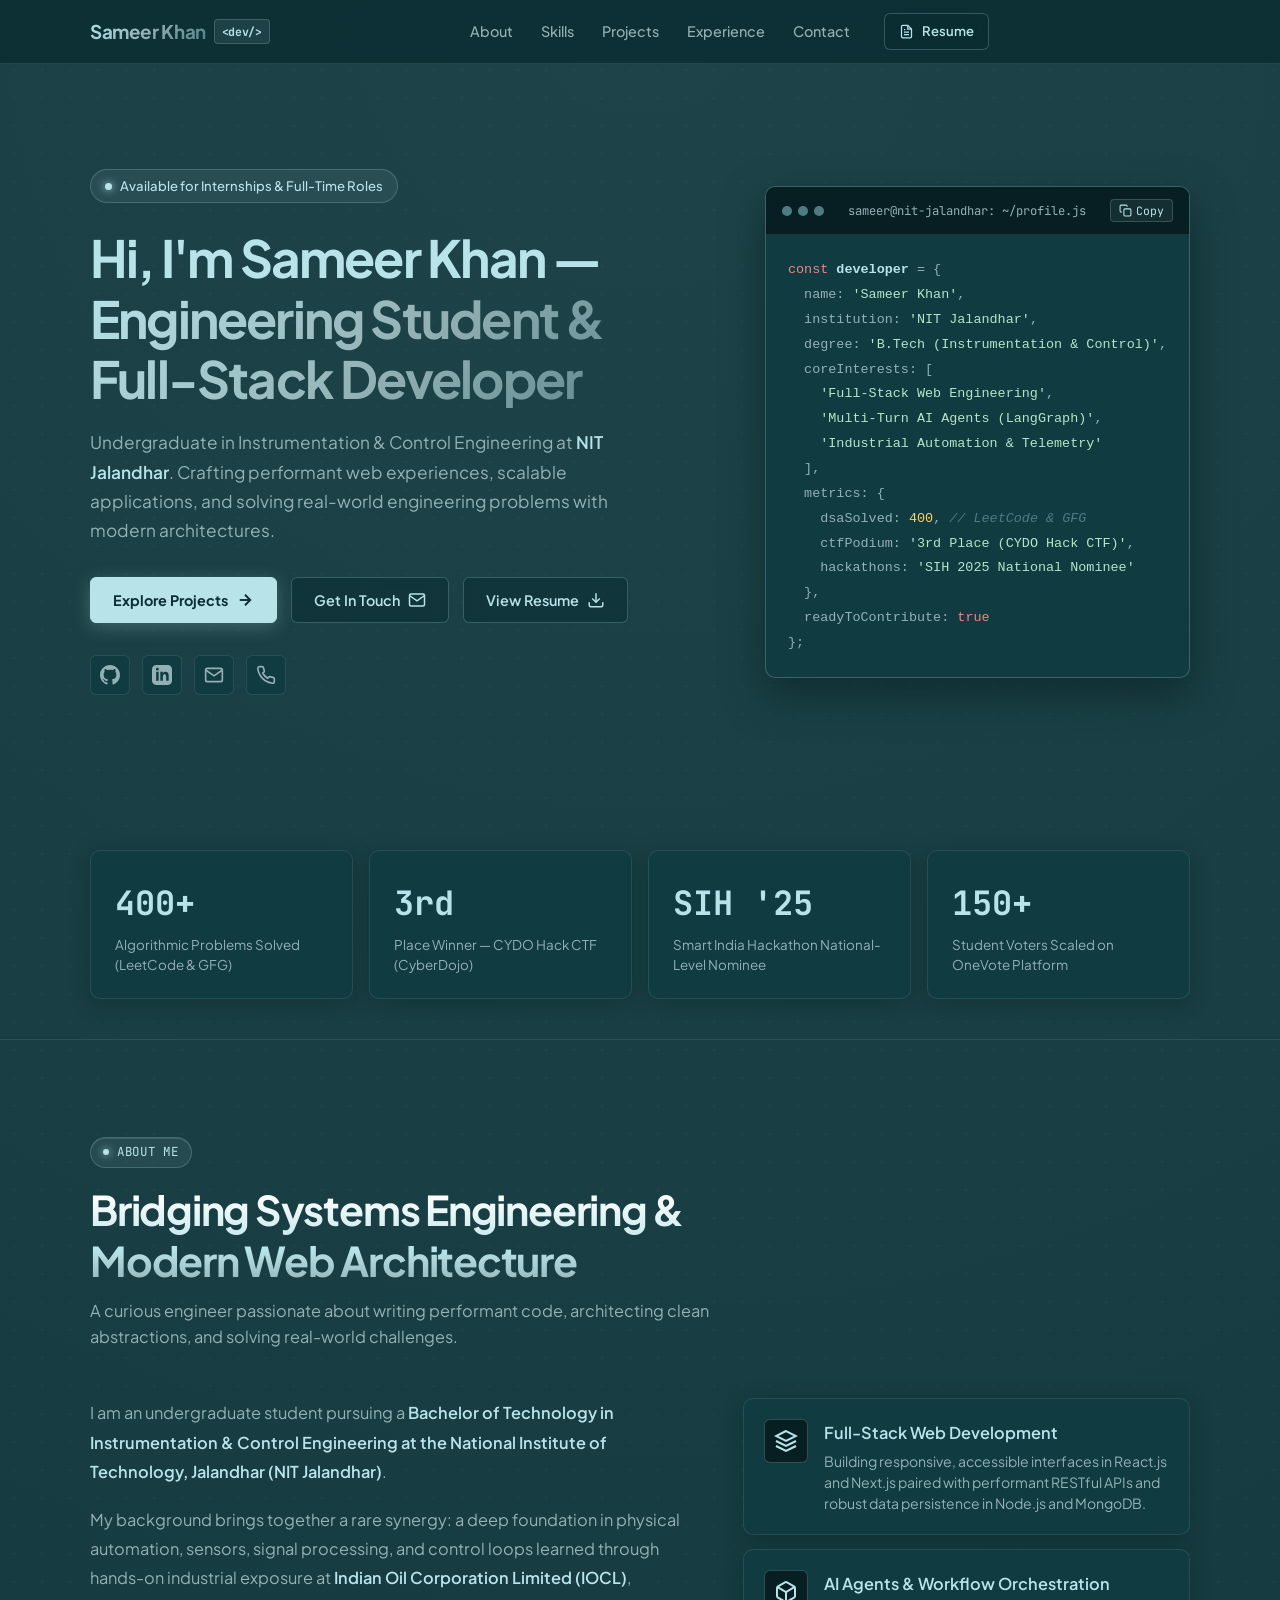
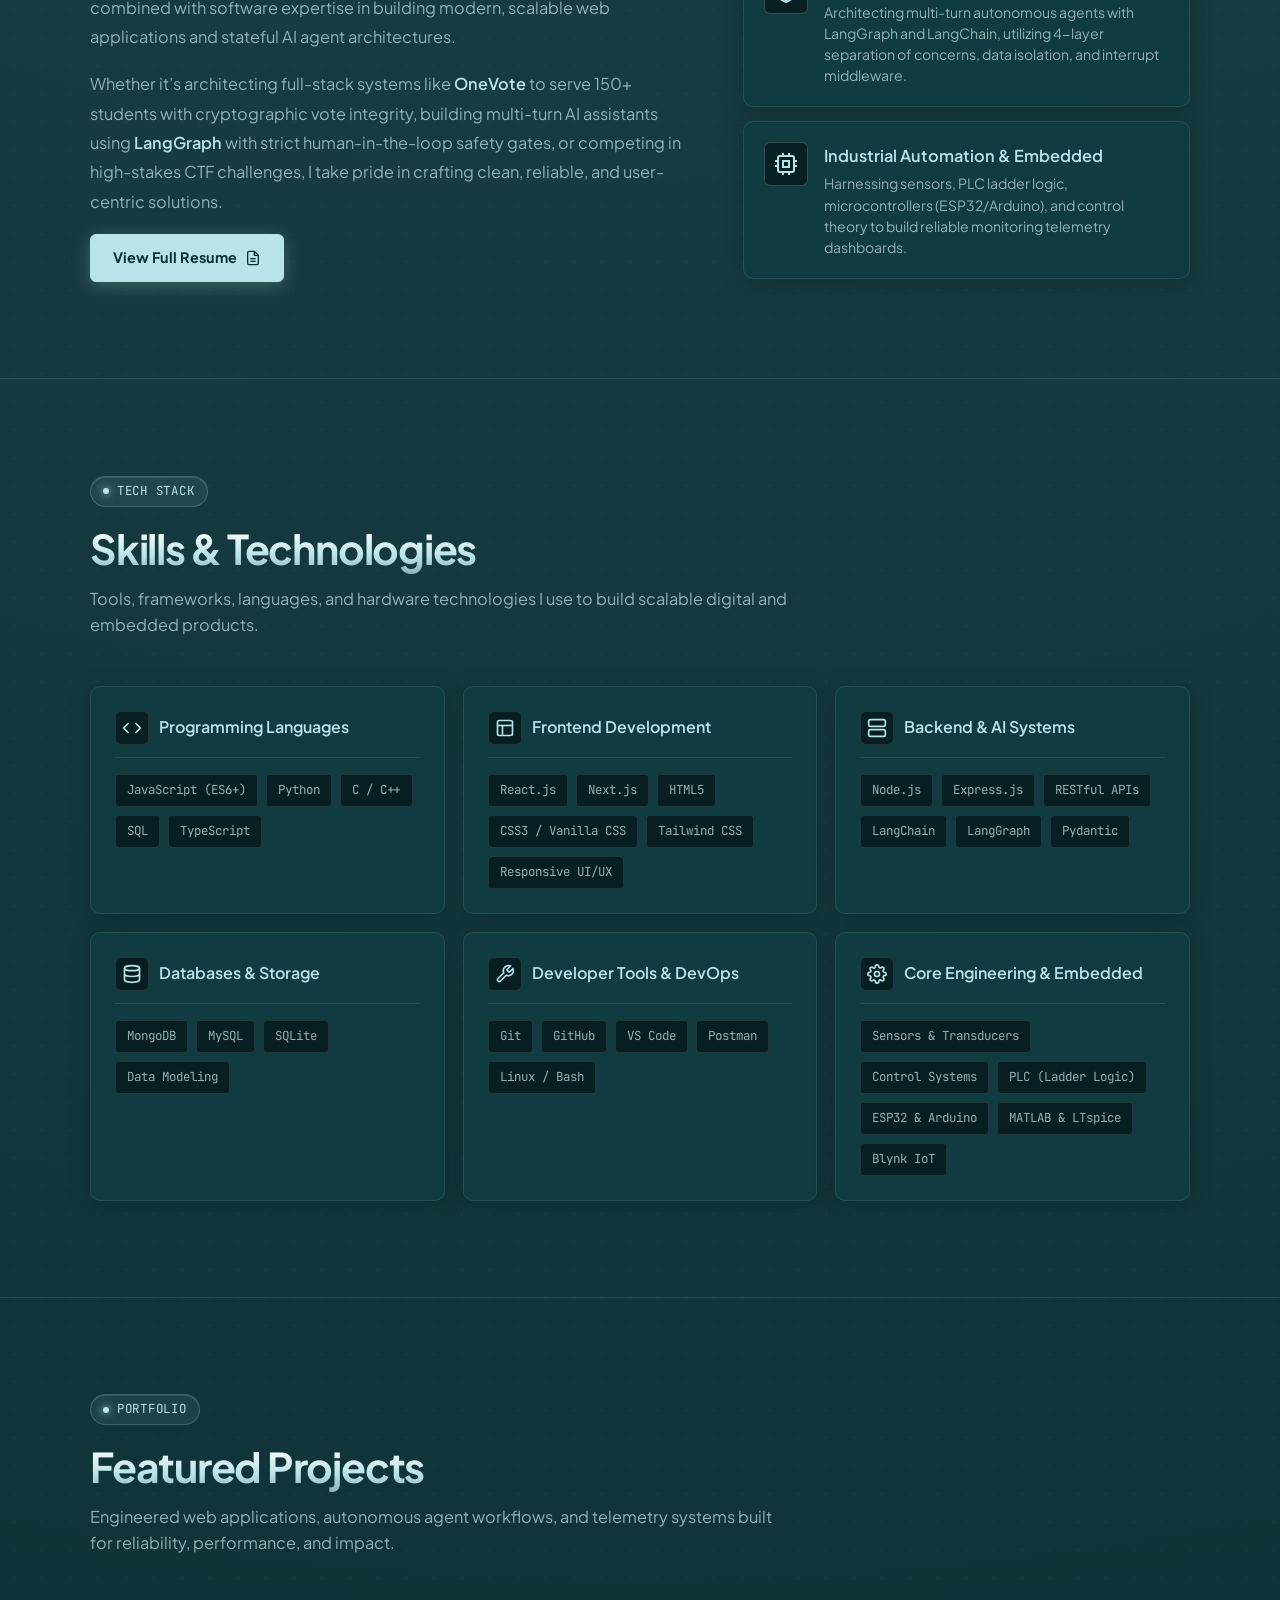
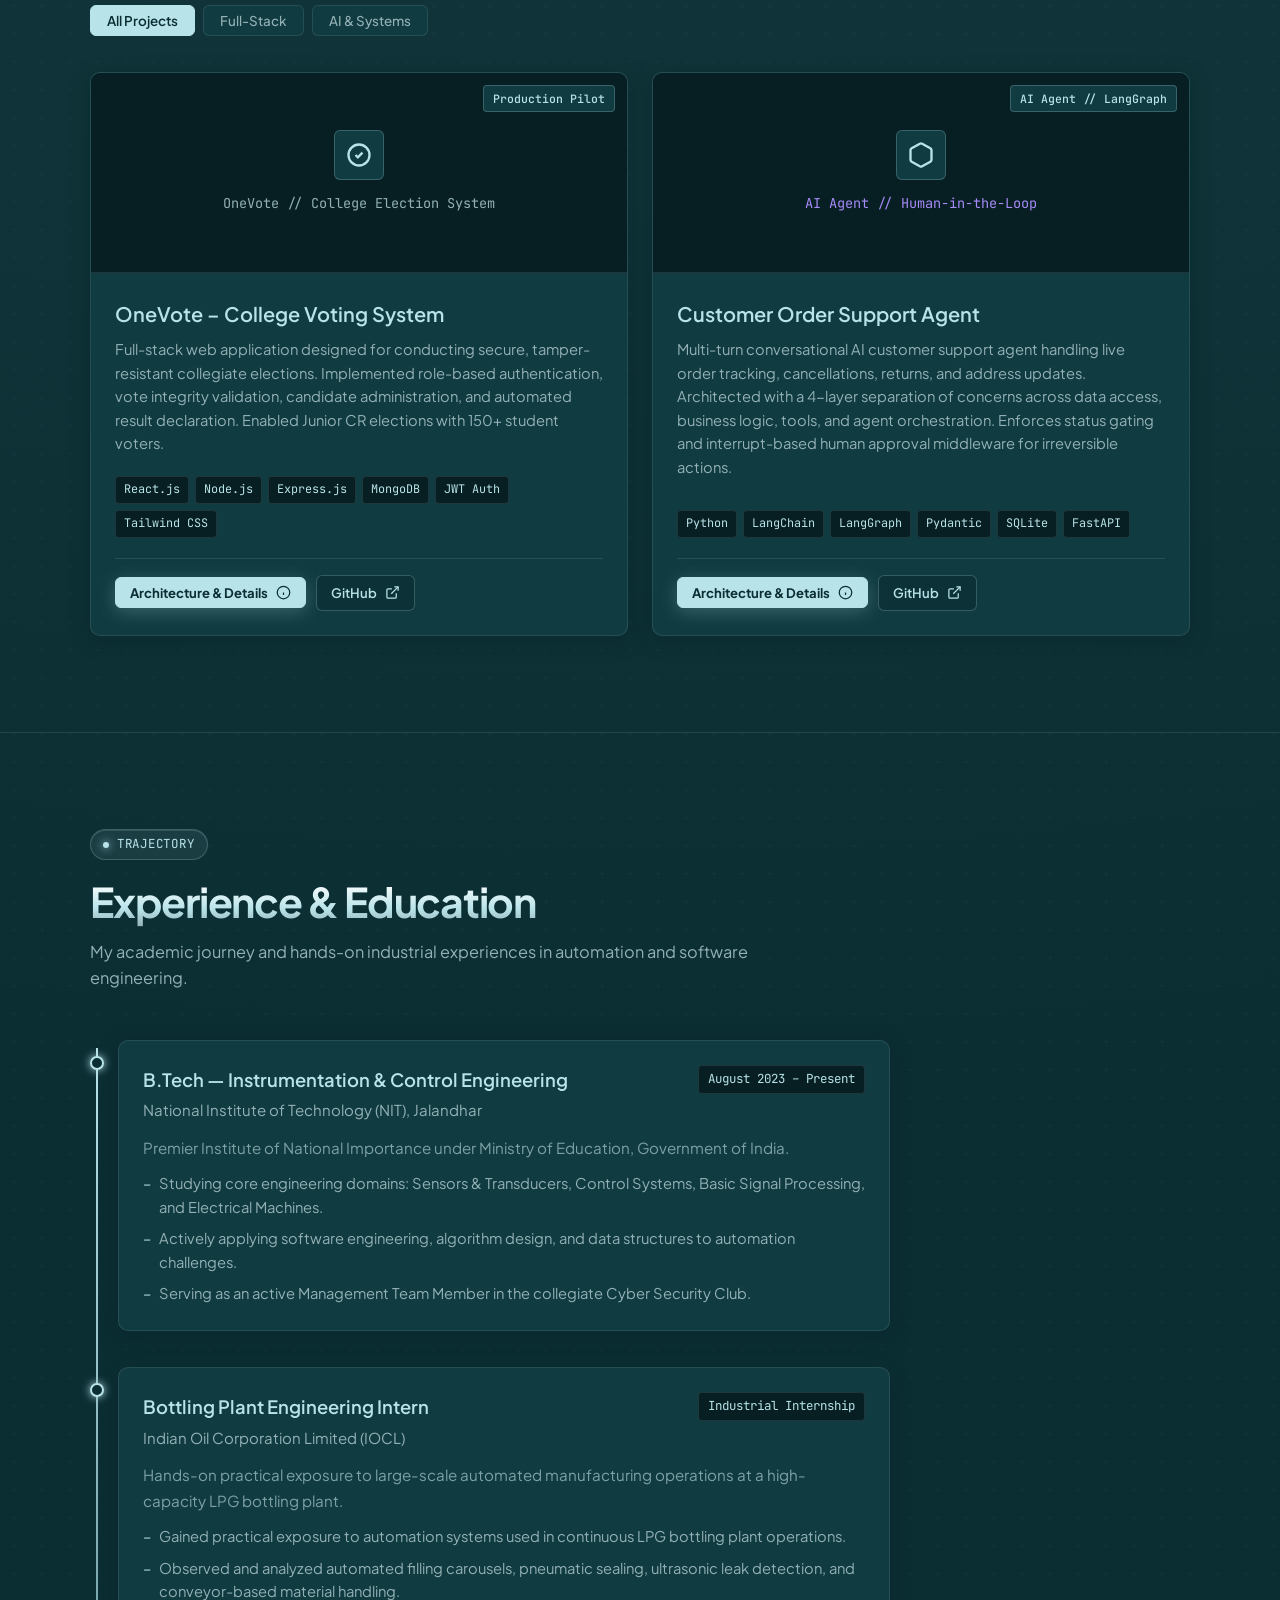
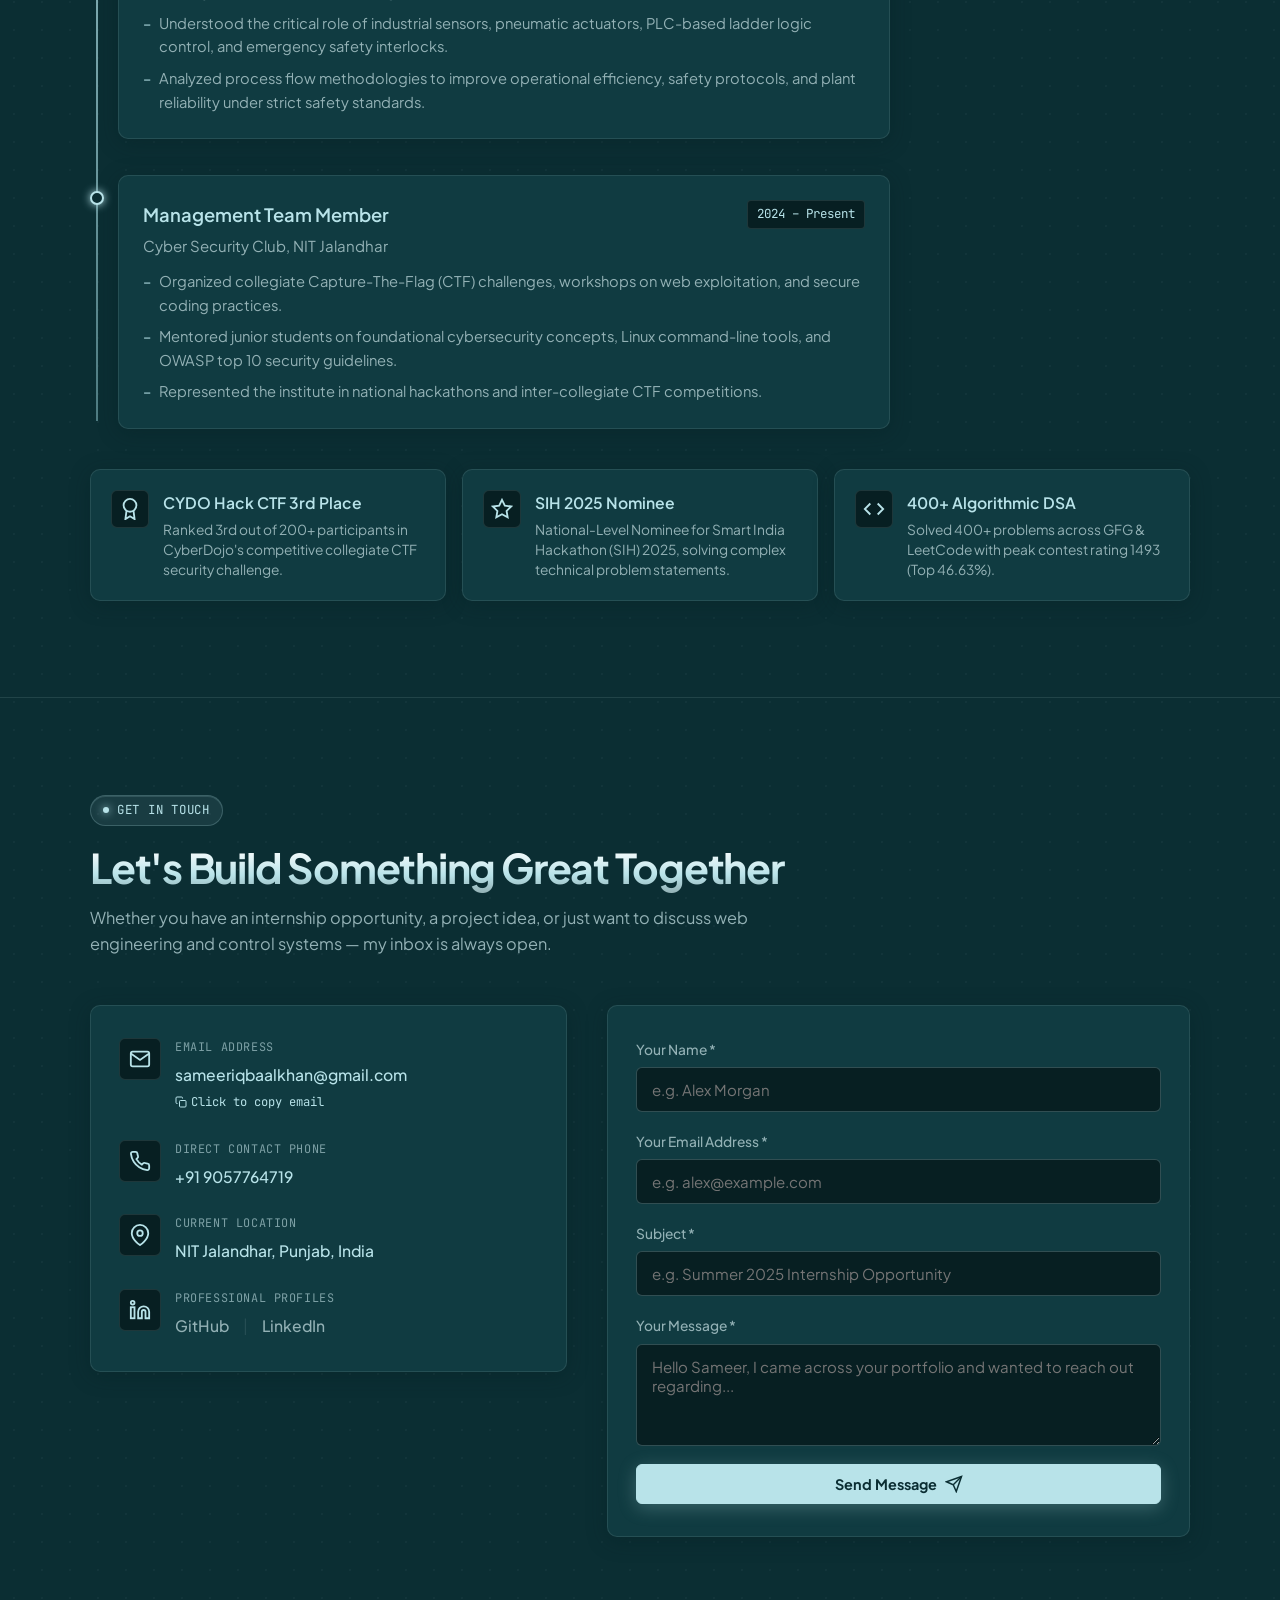
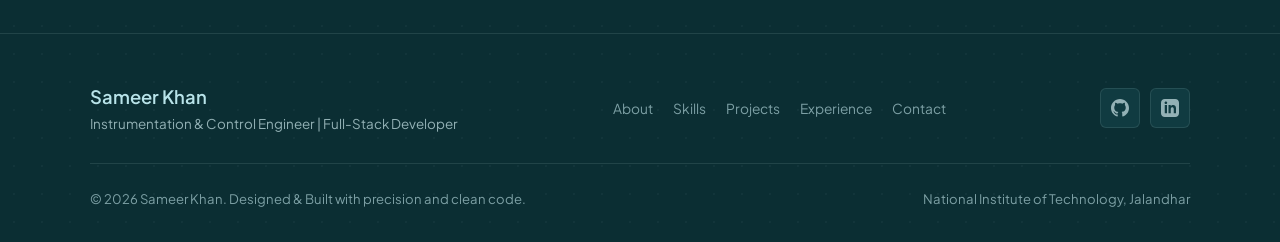
==== commit 854cea03: "Keep only OneVote and Customer Order Support Agent projects" ====
--- a/index.html
+++ b/index.html
@@ -389,7 +389,6 @@
           <button class="filter-btn active" data-filter="all">All Projects</button>
           <button class="filter-btn" data-filter="fullstack">Full-Stack</button>
           <button class="filter-btn" data-filter="ai">AI & Systems</button>
-          <button class="filter-btn" data-filter="embedded">Embedded / IoT</button>
         </div>
 
         <div class="projects-grid">
@@ -466,78 +465,6 @@
               </div>
             </div>
           </article>
-
-          <!-- Project 3: IOCL Bottling Automation Telemetry -->
-          <article class="glass-card project-card" data-category="embedded">
-            <div class="project-preview">
-              <span class="project-status-tag">Instrumentation & IoT</span>
-              <div class="project-graphic">
-                <div class="project-graphic-icon">
-                  <svg width="28" height="28" viewBox="0 0 24 24" fill="none" stroke="currentColor" stroke-width="2"><circle cx="12" cy="12" r="7"/><polyline points="12 9 12 12 13.5 13.5"/><path d="M16.51 17.35l-.35 3.83a2 2 0 0 1-2 1.82H9.83a2 2 0 0 1-2-1.82l-.35-3.83m.01-10.7l.35-3.83A2 2 0 0 1 9.83 1h4.35a2 2 0 0 1 2 1.82l.35 3.83"/></svg>
-                </div>
-                <span style="font-family: var(--font-mono); font-size: 0.85rem; color: #34d399;">Industrial Telemetry & Safety Loops</span>
-              </div>
-            </div>
-            <div class="project-body">
-              <h3 class="project-title">LPG Bottling Automation & Safety Monitor</h3>
-              <p class="project-desc">
-                Sensor telemetry and automated process monitoring prototype inspired by industrial engineering operations at Indian Oil Corporation Limited (IOCL). Simulates PLC safety interlocks, leak detection tanks, electronic weight sorting, and conveyor motor fail-safes.
-              </p>
-              <div class="project-tags">
-                <span class="project-tag">ESP32 / Arduino</span>
-                <span class="project-tag">C/C++</span>
-                <span class="project-tag">PLC Ladder Logic</span>
-                <span class="project-tag">Sensors & Transducers</span>
-                <span class="project-tag">Blynk IoT</span>
-              </div>
-              <div class="project-actions">
-                <button class="btn btn-primary btn-sm open-project-modal" data-project="iocl-automation">
-                  <span>Architecture & Details</span>
-                  <svg width="15" height="15" viewBox="0 0 24 24" fill="none" stroke="currentColor" stroke-width="2"><circle cx="12" cy="12" r="10"/><line x1="12" y1="16" x2="12" y2="12"/><line x1="12" y1="8" x2="12.01" y2="8"/></svg>
-                </button>
-                <a href="https://github.com/I-Sameer" target="_blank" rel="noopener noreferrer" class="btn btn-secondary btn-sm">
-                  <span>GitHub</span>
-                  <svg width="15" height="15" viewBox="0 0 24 24" fill="none" stroke="currentColor" stroke-width="2"><path d="M18 13v6a2 2 0 0 1-2 2H5a2 2 0 0 1-2-2V8a2 2 0 0 1 2-2h6"/><polyline points="15 3 21 3 21 9"/><line x1="10" y1="14" x2="21" y2="3"/></svg>
-                </a>
-              </div>
-            </div>
-          </article>
-
-          <!-- Project 4: CyberDojo CTF Security Toolkit -->
-          <article class="glass-card project-card" data-category="fullstack">
-            <div class="project-preview">
-              <span class="project-status-tag">CTF Podium Winner</span>
-              <div class="project-graphic">
-                <div class="project-graphic-icon">
-                  <svg width="28" height="28" viewBox="0 0 24 24" fill="none" stroke="currentColor" stroke-width="2"><path d="M12 22s8-4 8-10V5l-8-3-8 3v7c0 6 8 10 8 10z"/></svg>
-                </div>
-                <span style="font-family: var(--font-mono); font-size: 0.85rem; color: #f59e0b;">Security Suite // 3rd Place CTF</span>
-              </div>
-            </div>
-            <div class="project-body">
-              <h3 class="project-title">CyberDojo Security & CTF Toolkit</h3>
-              <p class="project-desc">
-                Penetration testing utilities, cryptographic decoders, and web vulnerability exploits developed for collegiate cybersecurity competitions. Powered the team to secure 3rd place out of 200+ participants in the CYDO Hack CTF.
-              </p>
-              <div class="project-tags">
-                <span class="project-tag">Python</span>
-                <span class="project-tag">Bash</span>
-                <span class="project-tag">Cryptography</span>
-                <span class="project-tag">Network Security</span>
-                <span class="project-tag">Linux</span>
-              </div>
-              <div class="project-actions">
-                <button class="btn btn-primary btn-sm open-project-modal" data-project="ctf-toolkit">
-                  <span>Architecture & Details</span>
-                  <svg width="15" height="15" viewBox="0 0 24 24" fill="none" stroke="currentColor" stroke-width="2"><circle cx="12" cy="12" r="10"/><line x1="12" y1="16" x2="12" y2="12"/><line x1="12" y1="8" x2="12.01" y2="8"/></svg>
-                </button>
-                <a href="https://github.com/I-Sameer" target="_blank" rel="noopener noreferrer" class="btn btn-secondary btn-sm">
-                  <span>GitHub</span>
-                  <svg width="15" height="15" viewBox="0 0 24 24" fill="none" stroke="currentColor" stroke-width="2"><path d="M18 13v6a2 2 0 0 1-2 2H5a2 2 0 0 1-2-2V8a2 2 0 0 1 2-2h6"/><polyline points="15 3 21 3 21 9"/><line x1="10" y1="14" x2="21" y2="3"/></svg>
-                </a>
-              </div>
-            </div>
-          </article>
         </div>
       </div>
     </section>
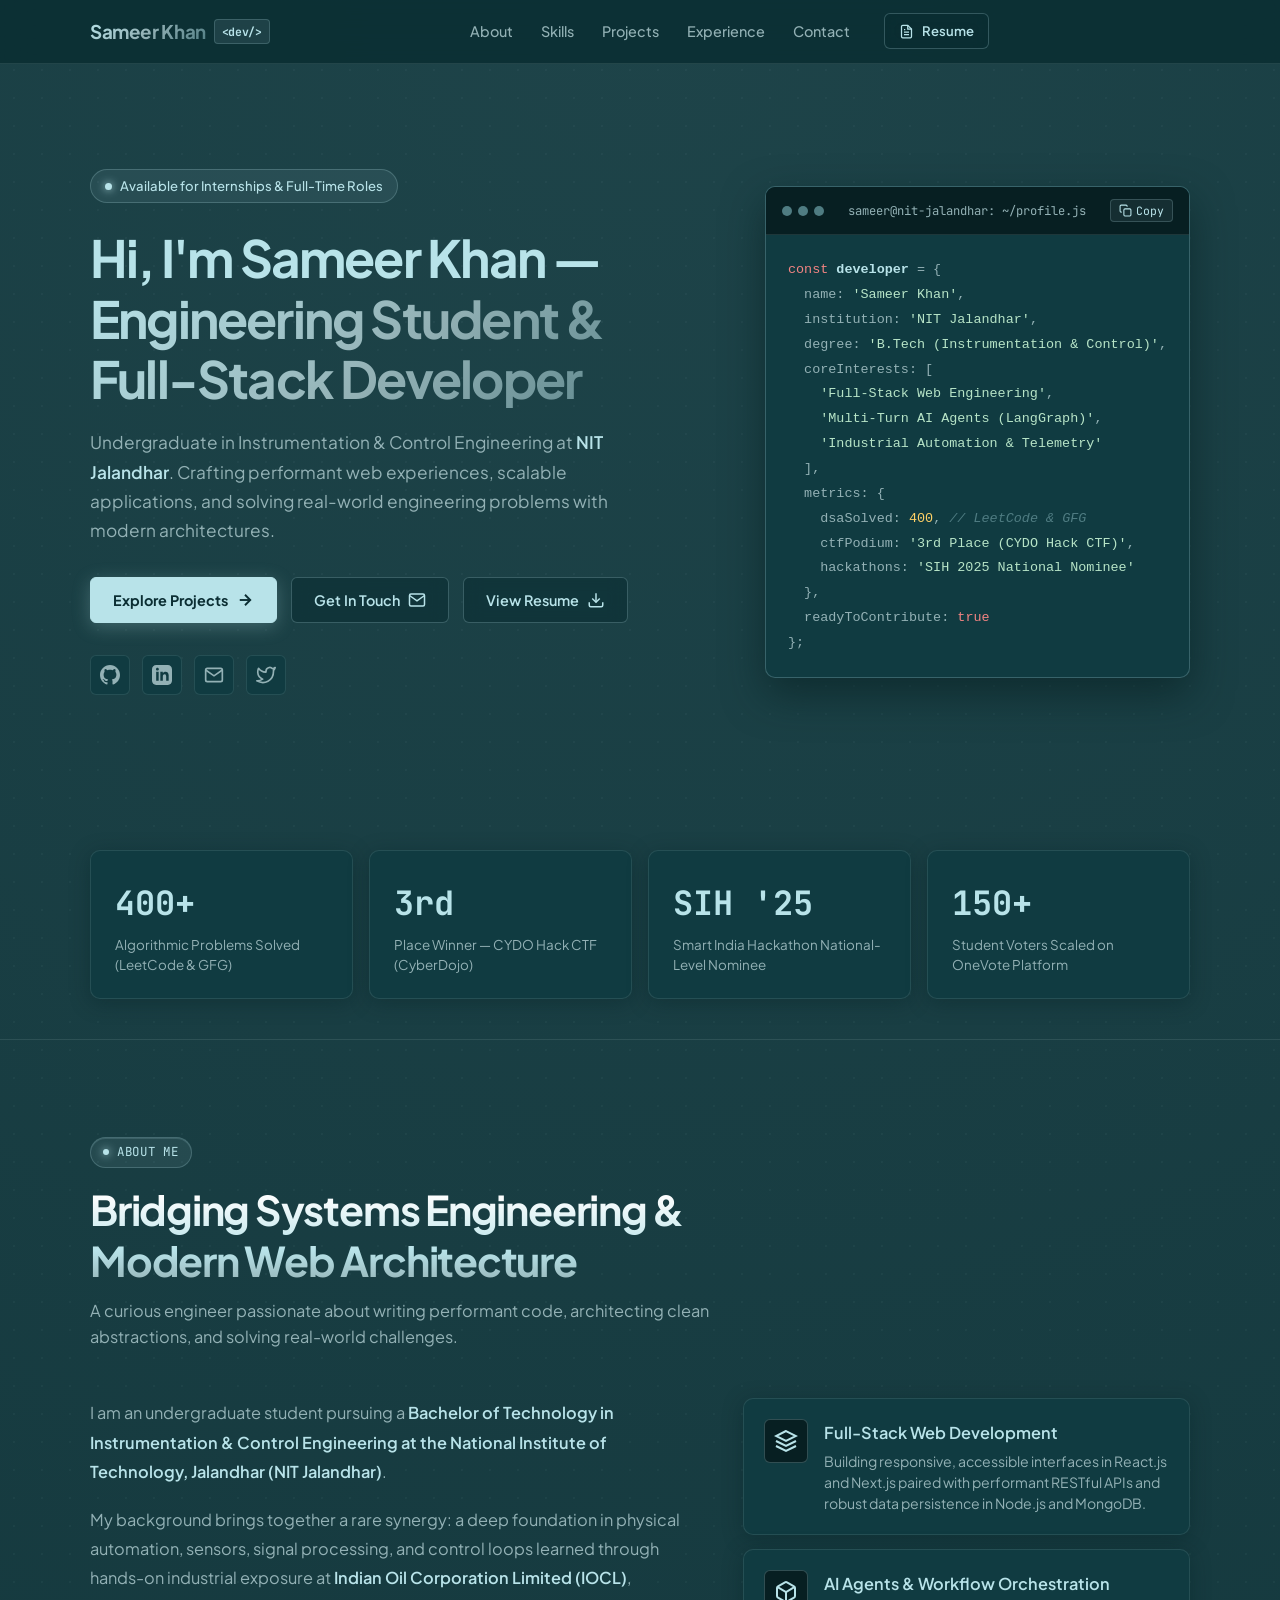
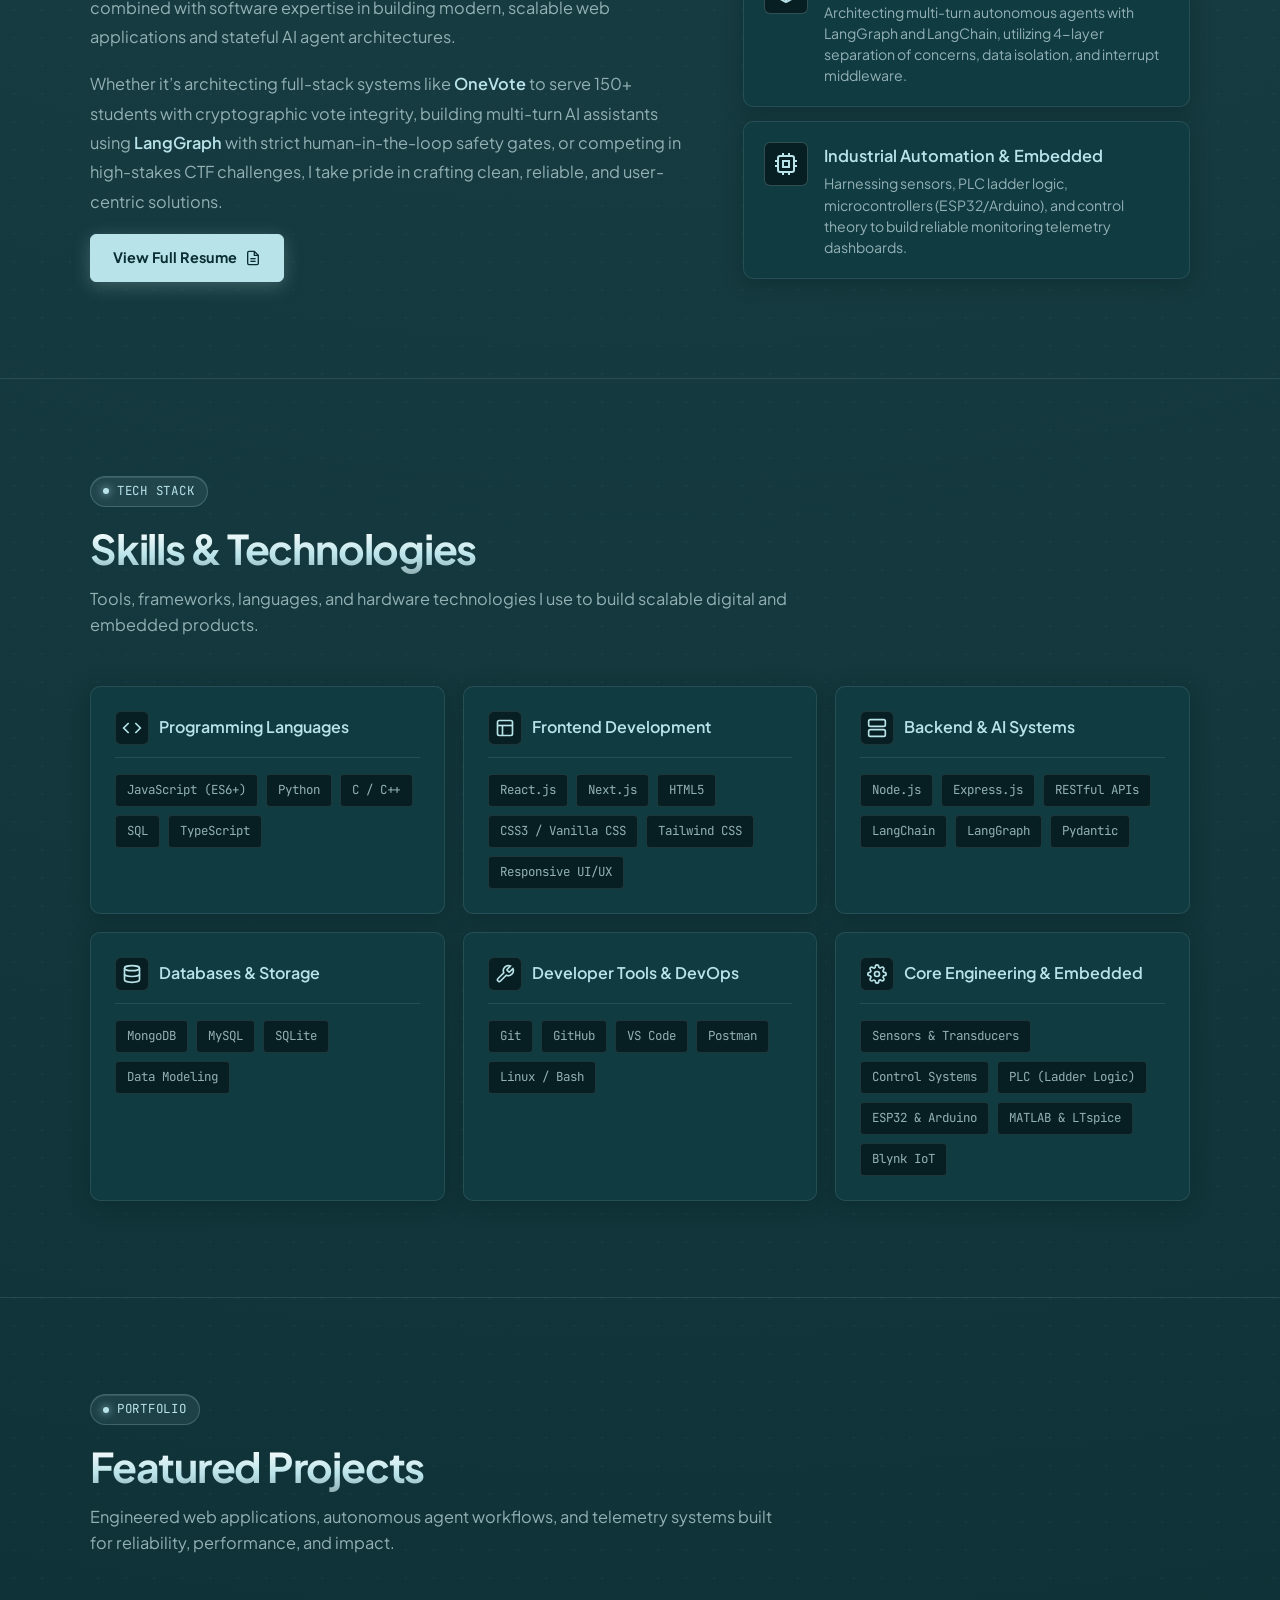
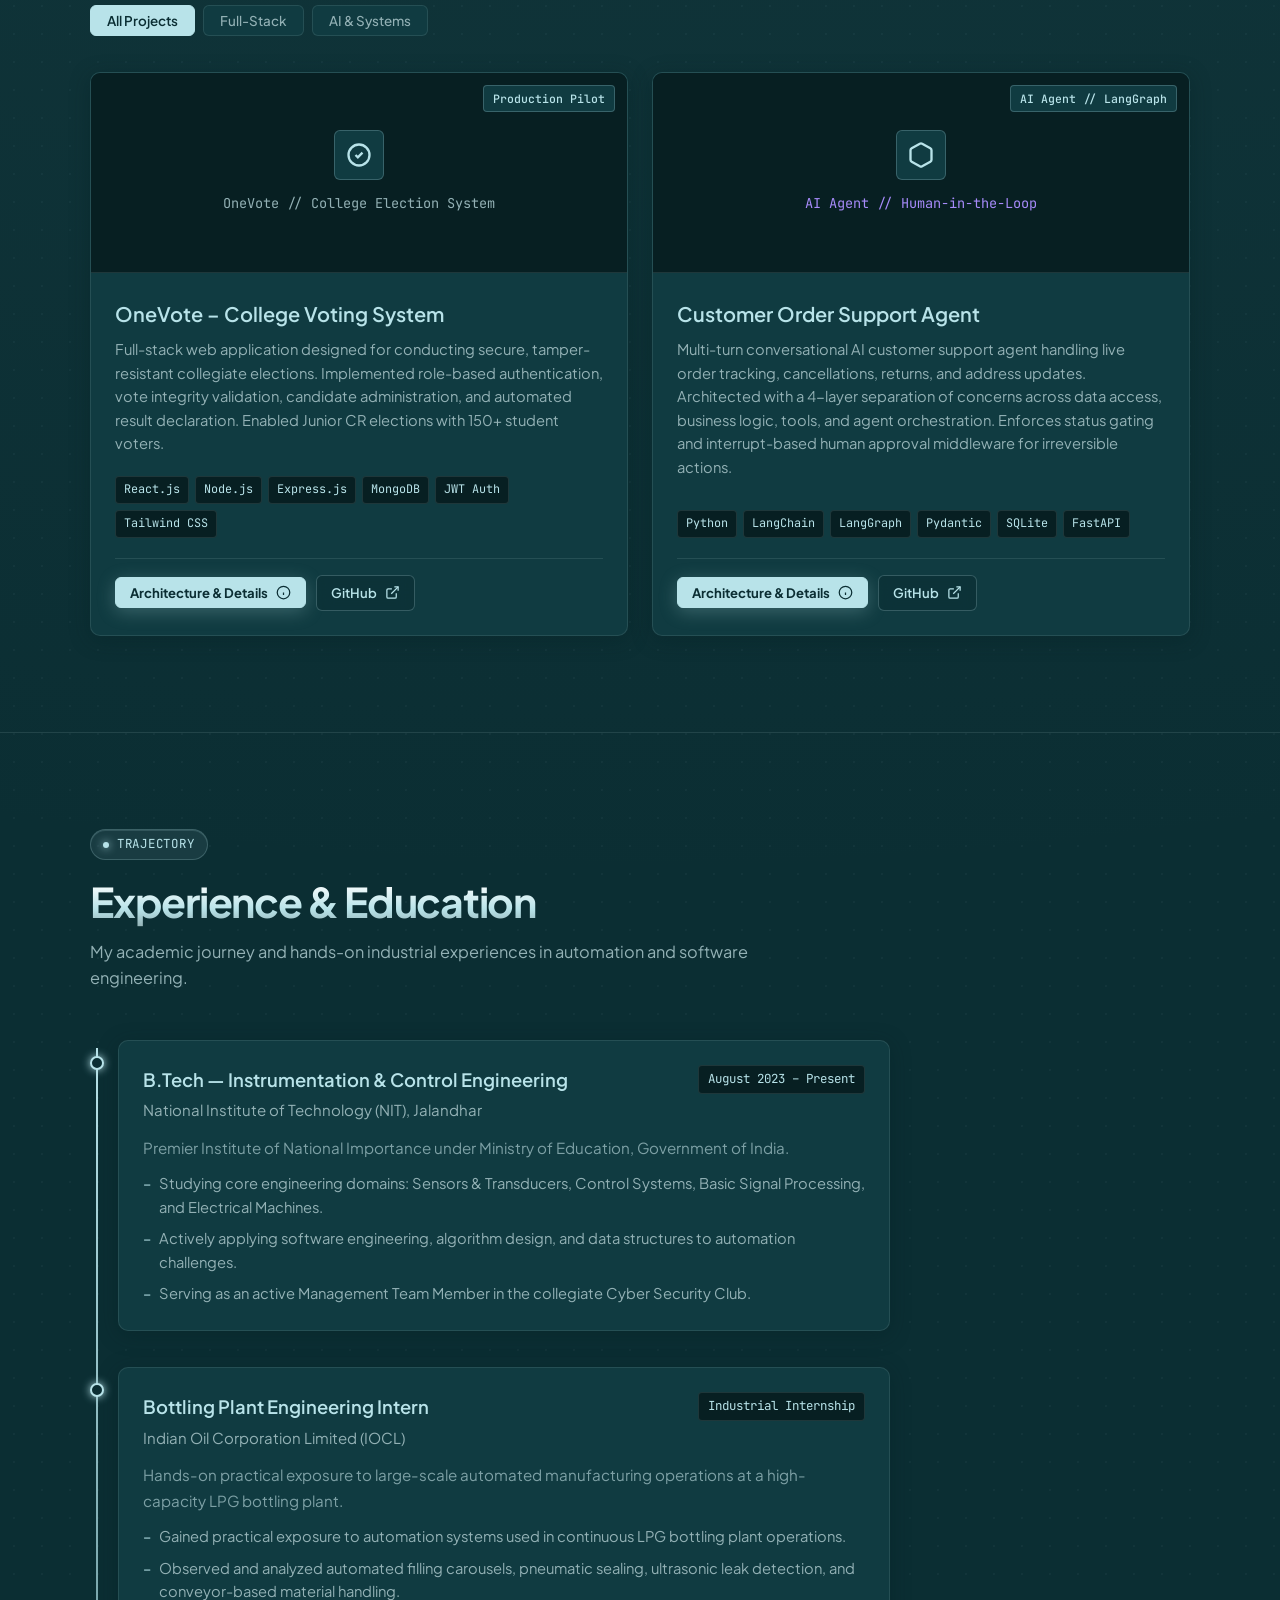
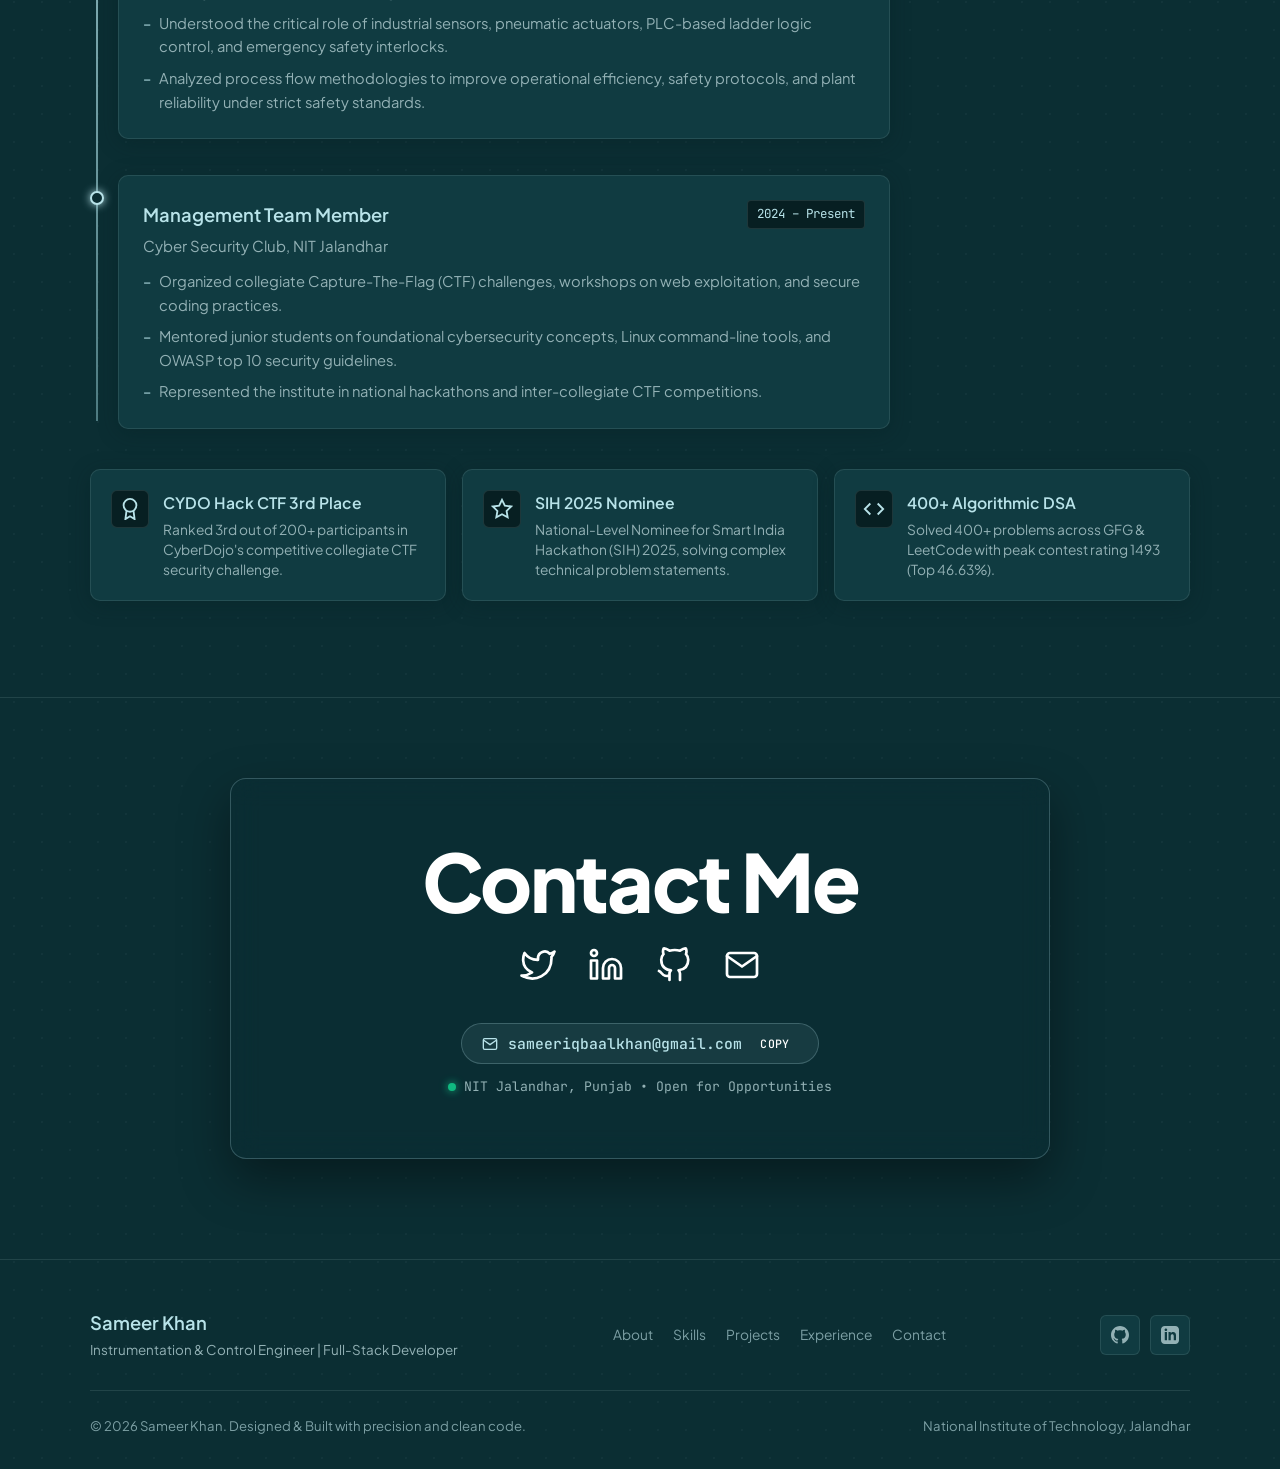
==== commit 9c998495: "Revamp Contact Me section to match image pattern, remove contact form and phone number" ====
--- a/index.html
+++ b/index.html
@@ -115,8 +115,8 @@
             <a href="mailto:sameeriqbaalkhan@gmail.com" class="hero-social-link copy-email-trigger" title="Email: sameeriqbaalkhan@gmail.com">
               <svg width="20" height="20" viewBox="0 0 24 24" fill="none" stroke="currentColor" stroke-width="2"><path d="M4 4h16c1.1 0 2 .9 2 2v12c0 1.1-.9 2-2 2H4c-1.1 0-2-.9-2-2V6c0-1.1.9-2 2-2z"/><polyline points="22,6 12,13 2,6"/></svg>
             </a>
-            <a href="tel:+919057764719" class="hero-social-link" title="Phone: +91 9057764719">
-              <svg width="20" height="20" viewBox="0 0 24 24" fill="none" stroke="currentColor" stroke-width="2"><path d="M22 16.92v3a2 2 0 0 1-2.18 2 19.79 19.79 0 0 1-8.63-3.07 19.5 19.5 0 0 1-6-6 19.79 19.79 0 0 1-3.07-8.67A2 2 0 0 1 4.11 2h3a2 2 0 0 1 2 1.72 12.84 12.84 0 0 0 .7 2.81 2 2 0 0 1-.45 2.11L8.09 9.91a16 16 0 0 0 6 6l1.27-1.27a2 2 0 0 1 2.11-.45 12.84 12.84 0 0 0 2.81.7A2 2 0 0 1 22 16.92z"/></svg>
+            <a href="https://twitter.com/" target="_blank" rel="noopener noreferrer" class="hero-social-link" title="Twitter / X Profile">
+              <svg width="20" height="20" viewBox="0 0 24 24" fill="none" stroke="currentColor" stroke-width="2" stroke-linecap="round" stroke-linejoin="round"><path d="M23 3a10.9 10.9 0 0 1-3.14 1.53 4.48 4.48 0 0 0-7.86 3v1A10.66 10.66 0 0 1 3 4s-4 9 5 13a11.64 11.64 0 0 1-7 2c9 5 20 0 20-11.5a4.5 4.5 0 0 0-.08-.83A7.72 7.72 0 0 0 23 3z"/></svg>
             </a>
           </div>
         </div>
@@ -586,102 +586,38 @@
     <!-- =========================================================================
          Contact Section
          ========================================================================= -->
-    <section id="contact" class="section">
+    <!-- =========================================================================
+         Contact Section (Image Pattern: Bold Heading + Outlined Social Icons)
+         ========================================================================= -->
+    <section id="contact" class="section contact-section">
       <div class="container">
-        <div class="section-header">
-          <span class="section-tag"><span class="tag-dot"></span> Get In Touch</span>
-          <h2 class="section-title">Let's Build Something Great Together</h2>
-          <p class="section-subtitle">
-            Whether you have an internship opportunity, a project idea, or just want to discuss web engineering and control systems — my inbox is always open.
-          </p>
-        </div>
-
-        <div class="contact-grid">
-          <!-- Left: Direct Info Card -->
-          <div class="glass-card contact-info-card">
-            <div class="contact-info-item">
-              <div class="contact-icon-box">
-                <svg width="22" height="22" viewBox="0 0 24 24" fill="none" stroke="currentColor" stroke-width="2"><path d="M4 4h16c1.1 0 2 .9 2 2v12c0 1.1-.9 2-2 2H4c-1.1 0-2-.9-2-2V6c0-1.1.9-2 2-2z"/><polyline points="22,6 12,13 2,6"/></svg>
-              </div>
-              <div class="contact-details">
-                <label>Email Address</label>
-                <a href="mailto:sameeriqbaalkhan@gmail.com">sameeriqbaalkhan@gmail.com</a>
-                <button type="button" class="copy-email-btn copy-email-trigger" title="Click to copy email">
-                  <svg width="12" height="12" viewBox="0 0 24 24" fill="none" stroke="currentColor" stroke-width="2"><rect x="9" y="9" width="13" height="13" rx="2" ry="2"/><path d="M5 15H4a2 2 0 0 1-2-2V4a2 2 0 0 1 2-2h9a2 2 0 0 1 2 2v1"/></svg>
-                  <span>Click to copy email</span>
-                </button>
-              </div>
-            </div>
-
-            <div class="contact-info-item">
-              <div class="contact-icon-box">
-                <svg width="22" height="22" viewBox="0 0 24 24" fill="none" stroke="currentColor" stroke-width="2"><path d="M22 16.92v3a2 2 0 0 1-2.18 2 19.79 19.79 0 0 1-8.63-3.07 19.5 19.5 0 0 1-6-6 19.79 19.79 0 0 1-3.07-8.67A2 2 0 0 1 4.11 2h3a2 2 0 0 1 2 1.72 12.84 12.84 0 0 0 .7 2.81 2 2 0 0 1-.45 2.11L8.09 9.91a16 16 0 0 0 6 6l1.27-1.27a2 2 0 0 1 2.11-.45 12.84 12.84 0 0 0 2.81.7A2 2 0 0 1 22 16.92z"/></svg>
-              </div>
-              <div class="contact-details">
-                <label>Direct Contact Phone</label>
-                <a href="tel:+919057764719">+91 9057764719</a>
-              </div>
-            </div>
-
-            <div class="contact-info-item">
-              <div class="contact-icon-box">
-                <svg width="22" height="22" viewBox="0 0 24 24" fill="none" stroke="currentColor" stroke-width="2"><path d="M21 10c0 7-9 13-9 13s-9-6-9-13a9 9 0 0 1 18 0z"/><circle cx="12" cy="10" r="3"/></svg>
-              </div>
-              <div class="contact-details">
-                <label>Current Location</label>
-                <p>NIT Jalandhar, Punjab, India</p>
-              </div>
-            </div>
-
-            <div class="contact-info-item">
-              <div class="contact-icon-box">
-                <svg width="22" height="22" viewBox="0 0 24 24" fill="none" stroke="currentColor" stroke-width="2"><path d="M16 8a6 6 0 0 1 6 6v7h-4v-7a2 2 0 0 0-2-2 2 2 0 0 0-2 2v7h-4v-7a6 6 0 0 1 6-6z"/><rect x="2" y="9" width="4" height="12"/><circle cx="4" cy="4" r="2"/></svg>
-              </div>
-              <div class="contact-details">
-                <label>Professional Profiles</label>
-                <div style="display: flex; gap: 14px; margin-top: 4px;">
-                  <a href="https://github.com/I-Sameer" target="_blank" rel="noopener noreferrer" style="color: var(--accent-cyan);">GitHub</a>
-                  <span style="color: var(--border-subtle);">|</span>
-                  <a href="https://www.linkedin.com/in/mesameer-khan/" target="_blank" rel="noopener noreferrer" style="color: var(--accent-cyan);">LinkedIn</a>
-                </div>
-              </div>
-            </div>
-          </div>
-
-          <!-- Right: Interactive Validated Contact Form -->
-          <div class="glass-card contact-form-card">
-            <form id="contact-form" class="contact-form" novalidate>
-              <div class="form-group">
-                <label for="name">Your Name *</label>
-                <input type="text" id="name" name="name" placeholder="e.g. Alex Morgan" required autocomplete="name">
-                <span class="form-error-msg">Please enter your name (at least 2 characters).</span>
-              </div>
-
-              <div class="form-group">
-                <label for="email">Your Email Address *</label>
-                <input type="email" id="email" name="email" placeholder="e.g. alex@example.com" required autocomplete="email">
-                <span class="form-error-msg">Please enter a valid email address.</span>
-              </div>
-
-              <div class="form-group">
-                <label for="subject">Subject *</label>
-                <input type="text" id="subject" name="subject" placeholder="e.g. Summer 2025 Internship Opportunity" required>
-                <span class="form-error-msg">Please enter a subject line.</span>
-              </div>
-
-              <div class="form-group">
-                <label for="message">Your Message *</label>
-                <textarea id="message" name="message" rows="4" placeholder="Hello Sameer, I came across your portfolio and wanted to reach out regarding..." required></textarea>
-                <span class="form-error-msg">Please provide a message with at least 10 characters.</span>
-              </div>
-
-              <button type="submit" class="btn btn-primary" style="width: 100%;">
-                <span>Send Message</span>
-                <svg width="18" height="18" viewBox="0 0 24 24" fill="none" stroke="currentColor" stroke-width="2"><line x1="22" y1="2" x2="11" y2="13"/><polygon points="22 2 15 22 11 13 2 9 22 2"/></svg>
-              </button>
-
-              <div id="form-status" class="form-status" role="alert"></div>
-            </form>
+        <div class="contact-image-showcase">
+          <h2 class="contact-banner-heading">Contact Me</h2>
+          <div class="contact-social-icons-row">
+            <a href="https://twitter.com/" target="_blank" rel="noopener noreferrer" class="contact-outline-icon" title="Twitter / X" aria-label="Twitter">
+              <svg width="36" height="36" viewBox="0 0 24 24" fill="none" stroke="currentColor" stroke-width="1.8" stroke-linecap="round" stroke-linejoin="round"><path d="M23 3a10.9 10.9 0 0 1-3.14 1.53 4.48 4.48 0 0 0-7.86 3v1A10.66 10.66 0 0 1 3 4s-4 9 5 13a11.64 11.64 0 0 1-7 2c9 5 20 0 20-11.5a4.5 4.5 0 0 0-.08-.83A7.72 7.72 0 0 0 23 3z"/></svg>
+            </a>
+            <a href="https://www.linkedin.com/in/mesameer-khan/" target="_blank" rel="noopener noreferrer" class="contact-outline-icon" title="LinkedIn: in/mesameer-khan" aria-label="LinkedIn">
+              <svg width="36" height="36" viewBox="0 0 24 24" fill="none" stroke="currentColor" stroke-width="1.8" stroke-linecap="round" stroke-linejoin="round"><path d="M16 8a6 6 0 0 1 6 6v7h-4v-7a2 2 0 0 0-2-2 2 2 0 0 0-2 2v7h-4v-7a6 6 0 0 1 6-6z"/><rect x="2" y="9" width="4" height="12"/><circle cx="4" cy="4" r="2"/></svg>
+            </a>
+            <a href="https://github.com/I-Sameer" target="_blank" rel="noopener noreferrer" class="contact-outline-icon" title="GitHub: I-Sameer" aria-label="GitHub">
+              <svg width="36" height="36" viewBox="0 0 24 24" fill="none" stroke="currentColor" stroke-width="1.8" stroke-linecap="round" stroke-linejoin="round"><path d="M9 19c-5 1.5-5-2.5-7-3m14 6v-3.87a3.37 3.37 0 0 0-.94-2.61c3.14-.35 6.44-1.54 6.44-7A5.44 5.44 0 0 0 20 4.77 5.07 5.07 0 0 0 19.91 1S18.73.65 16 2.48a13.38 13.38 0 0 0-7 0C6.27.65 5.09 1 5.09 1A5.07 5.07 0 0 0 5 4.77a5.44 5.44 0 0 0-1.5 3.78c0 5.42 3.3 6.61 6.44 7A3.37 3.37 0 0 0 9 18.13V22"/></svg>
+            </a>
+            <a href="mailto:sameeriqbaalkhan@gmail.com" class="contact-outline-icon copy-email-trigger" title="Email: sameeriqbaalkhan@gmail.com" aria-label="Email">
+              <svg width="36" height="36" viewBox="0 0 24 24" fill="none" stroke="currentColor" stroke-width="1.8" stroke-linecap="round" stroke-linejoin="round"><path d="M4 4h16c1.1 0 2 .9 2 2v12c0 1.1-.9 2-2 2H4c-1.1 0-2-.9-2-2V6c0-1.1.9-2 2-2z"/><polyline points="22,6 12,13 2,6"/></svg>
+            </a>
+          </div>
+
+          <div class="contact-direct-pill">
+            <button type="button" class="copy-email-trigger contact-email-badge" title="Click to copy email address">
+              <svg width="16" height="16" viewBox="0 0 24 24" fill="none" stroke="currentColor" stroke-width="2"><path d="M4 4h16c1.1 0 2 .9 2 2v12c0 1.1-.9 2-2 2H4c-1.1 0-2-.9-2-2V6c0-1.1.9-2 2-2z"/><polyline points="22,6 12,13 2,6"/></svg>
+              <span>sameeriqbaalkhan@gmail.com</span>
+              <span class="copy-chip">Copy</span>
+            </button>
+            <div class="contact-status-chip">
+              <span class="status-indicator"></span>
+              <span>NIT Jalandhar, Punjab &bull; Open for Opportunities</span>
+            </div>
           </div>
         </div>
       </div>
@@ -771,7 +707,7 @@
         <div style="border-bottom: 1px solid var(--border-subtle); padding-bottom: 16px;">
           <h2 style="font-size: 1.6rem; color: var(--text-main); font-weight: 800;">Sameer Khan</h2>
           <p style="font-family: var(--font-mono); font-size: 0.84rem; color: var(--accent-cyan); margin-top: 4px;">
-            +91-9057764719 &bull; sameeriqbaalkhan@gmail.com &bull; NIT Jalandhar, India
+            sameeriqbaalkhan@gmail.com &bull; NIT Jalandhar, Punjab, India
           </p>
           <div style="display: flex; gap: 14px; margin-top: 8px; font-family: var(--font-mono); font-size: 0.8rem;">
             <a href="https://github.com/I-Sameer" target="_blank" rel="noopener noreferrer" style="color: var(--accent-cyan);">github.com/I-Sameer</a>
--- a/style.css
+++ b/style.css
@@ -998,148 +998,126 @@
 }
 
 /* --------------------------------------------------------------------------
-   11. Contact Section
+   11. Contact Section (Image Pattern Showcase)
    -------------------------------------------------------------------------- */
-.contact-grid {
-  display: grid;
-  grid-template-columns: 0.9fr 1.1fr;
-  gap: 40px;
-  align-items: start;
-}
-
-.contact-info-card {
-  padding: 32px 28px;
+.contact-section {
+  padding: 80px 0 100px;
+}
+
+.contact-image-showcase {
   display: flex;
   flex-direction: column;
-  gap: 24px;
-}
-
-.contact-info-item {
-  display: flex;
-  gap: 14px;
-  align-items: flex-start;
-}
-
-.contact-icon-box {
-  width: 42px;
-  height: 42px;
-  min-width: 42px;
-  border-radius: var(--radius-sm);
-  background: var(--bg-canvas-deep);
-  border: 1px solid var(--border-subtle);
-  color: var(--c-ice);
-  display: flex;
   align-items: center;
   justify-content: center;
-}
-
-.contact-details label {
-  font-size: 0.74rem;
+  text-align: center;
+  padding: 60px 24px;
+  max-width: 820px;
+  margin: 0 auto;
+  border-radius: var(--radius-lg);
+  background: rgba(11, 46, 51, 0.45);
+  border: 1px solid var(--border-medium);
+  box-shadow: 0 20px 50px rgba(0, 0, 0, 0.4);
+  backdrop-filter: blur(14px);
+  -webkit-backdrop-filter: blur(14px);
+}
+
+.contact-banner-heading {
+  font-size: clamp(3.2rem, 7.5vw, 5rem);
+  font-weight: 800;
+  letter-spacing: -0.03em;
+  line-height: 1.05;
+  color: #ffffff;
+  margin-bottom: 24px;
+  text-align: center;
+}
+
+.contact-social-icons-row {
+  display: flex;
+  align-items: center;
+  justify-content: center;
+  gap: 32px;
+  margin-bottom: 34px;
+}
+
+.contact-outline-icon {
+  display: inline-flex;
+  align-items: center;
+  justify-content: center;
+  color: #ffffff;
+  transition: transform 0.22s cubic-bezier(0.16, 1, 0.3, 1), color 0.2s ease, filter 0.2s ease;
+  cursor: pointer;
+}
+
+.contact-outline-icon svg {
+  stroke: #ffffff;
+  transition: stroke 0.2s ease, transform 0.2s ease;
+}
+
+.contact-outline-icon:hover {
+  transform: translateY(-4px) scale(1.14);
+}
+
+.contact-outline-icon:hover svg {
+  stroke: var(--c-ice);
+  filter: drop-shadow(0 0 12px rgba(184, 227, 233, 0.65));
+}
+
+.contact-direct-pill {
+  display: flex;
+  flex-direction: column;
+  align-items: center;
+  gap: 12px;
+  margin-top: 6px;
+}
+
+.contact-email-badge {
+  display: inline-flex;
+  align-items: center;
+  gap: 10px;
+  padding: 10px 20px;
+  border-radius: 9999px;
+  background: rgba(184, 227, 233, 0.08);
+  border: 1px solid var(--border-medium);
+  color: var(--c-ice);
+  font-family: var(--font-mono);
+  font-size: 0.92rem;
+  font-weight: 500;
+  cursor: pointer;
+  transition: all var(--transition);
+}
+
+.contact-email-badge:hover {
+  background: rgba(184, 227, 233, 0.16);
+  border-color: var(--c-ice);
+  transform: translateY(-2px);
+  box-shadow: 0 6px 20px rgba(184, 227, 233, 0.2);
+}
+
+.contact-email-badge .copy-chip {
+  font-size: 0.72rem;
   text-transform: uppercase;
-  letter-spacing: 0.05em;
-  color: var(--text-muted);
-  display: block;
-  margin-bottom: 4px;
+  background: var(--c-teal);
+  color: #ffffff;
+  padding: 2px 8px;
+  border-radius: 999px;
+  letter-spacing: 0.04em;
+}
+
+.contact-status-chip {
+  display: inline-flex;
+  align-items: center;
+  gap: 8px;
+  font-size: 0.82rem;
+  color: var(--c-muted);
   font-family: var(--font-mono);
 }
 
-.contact-details p, .contact-details a {
-  font-size: 0.98rem;
-  color: var(--c-ice);
-  font-weight: 500;
-}
-
-.contact-details a:hover {
-  text-decoration: underline;
-}
-
-.copy-email-btn {
-  font-size: 0.76rem;
-  font-family: var(--font-mono);
-  color: var(--c-ice);
-  display: inline-flex;
-  align-items: center;
-  gap: 4px;
-  margin-top: 4px;
-  cursor: pointer;
-}
-
-.copy-email-btn:hover {
-  text-decoration: underline;
-}
-
-/* Contact Form */
-.contact-form-card {
-  padding: 32px 28px;
-}
-
-.contact-form {
-  display: flex;
-  flex-direction: column;
-  gap: 18px;
-}
-
-.form-group {
-  display: flex;
-  flex-direction: column;
-  gap: 6px;
-}
-
-.form-group label {
-  font-size: 0.86rem;
-  font-weight: 500;
-  color: var(--text-secondary);
-}
-
-.form-group input,
-.form-group textarea {
-  width: 100%;
-  background: var(--bg-canvas-deep);
-  border: 1px solid var(--border-medium);
-  border-radius: var(--radius-sm);
-  padding: 12px 15px;
-  color: var(--c-ice);
-  font-size: 0.94rem;
-  transition: border-color var(--transition);
-}
-
-.form-group input:focus,
-.form-group textarea:focus {
-  outline: none;
-  border-color: var(--c-ice);
-  box-shadow: 0 0 0 3px rgba(184, 227, 233, 0.2);
-}
-
-.form-group input.invalid,
-.form-group textarea.invalid {
-  border-color: #f28482;
-}
-
-.form-error-msg {
-  font-size: 0.76rem;
-  color: #f28482;
-  display: none;
-}
-
-.form-error-msg.visible {
-  display: block;
-}
-
-.form-status {
-  padding: 12px 16px;
-  border-radius: var(--radius-sm);
-  font-size: 0.88rem;
-  display: none;
-  align-items: center;
-  gap: 8px;
-  margin-top: 8px;
-}
-
-.form-status.success {
-  display: flex;
-  background: rgba(184, 227, 233, 0.12);
-  border: 1px solid var(--c-ice);
-  color: var(--c-ice);
+.contact-status-chip .status-indicator {
+  width: 8px;
+  height: 8px;
+  border-radius: 50%;
+  background: #10b981;
+  box-shadow: 0 0 8px #10b981;
 }
 
 /* --------------------------------------------------------------------------
@@ -1400,8 +1378,12 @@
     grid-template-columns: 1fr;
   }
 
-  .contact-grid {
-    grid-template-columns: 1fr;
+  .contact-image-showcase {
+    padding: 44px 18px;
+  }
+
+  .contact-social-icons-row {
+    gap: 24px;
   }
 
   .achievements-grid {
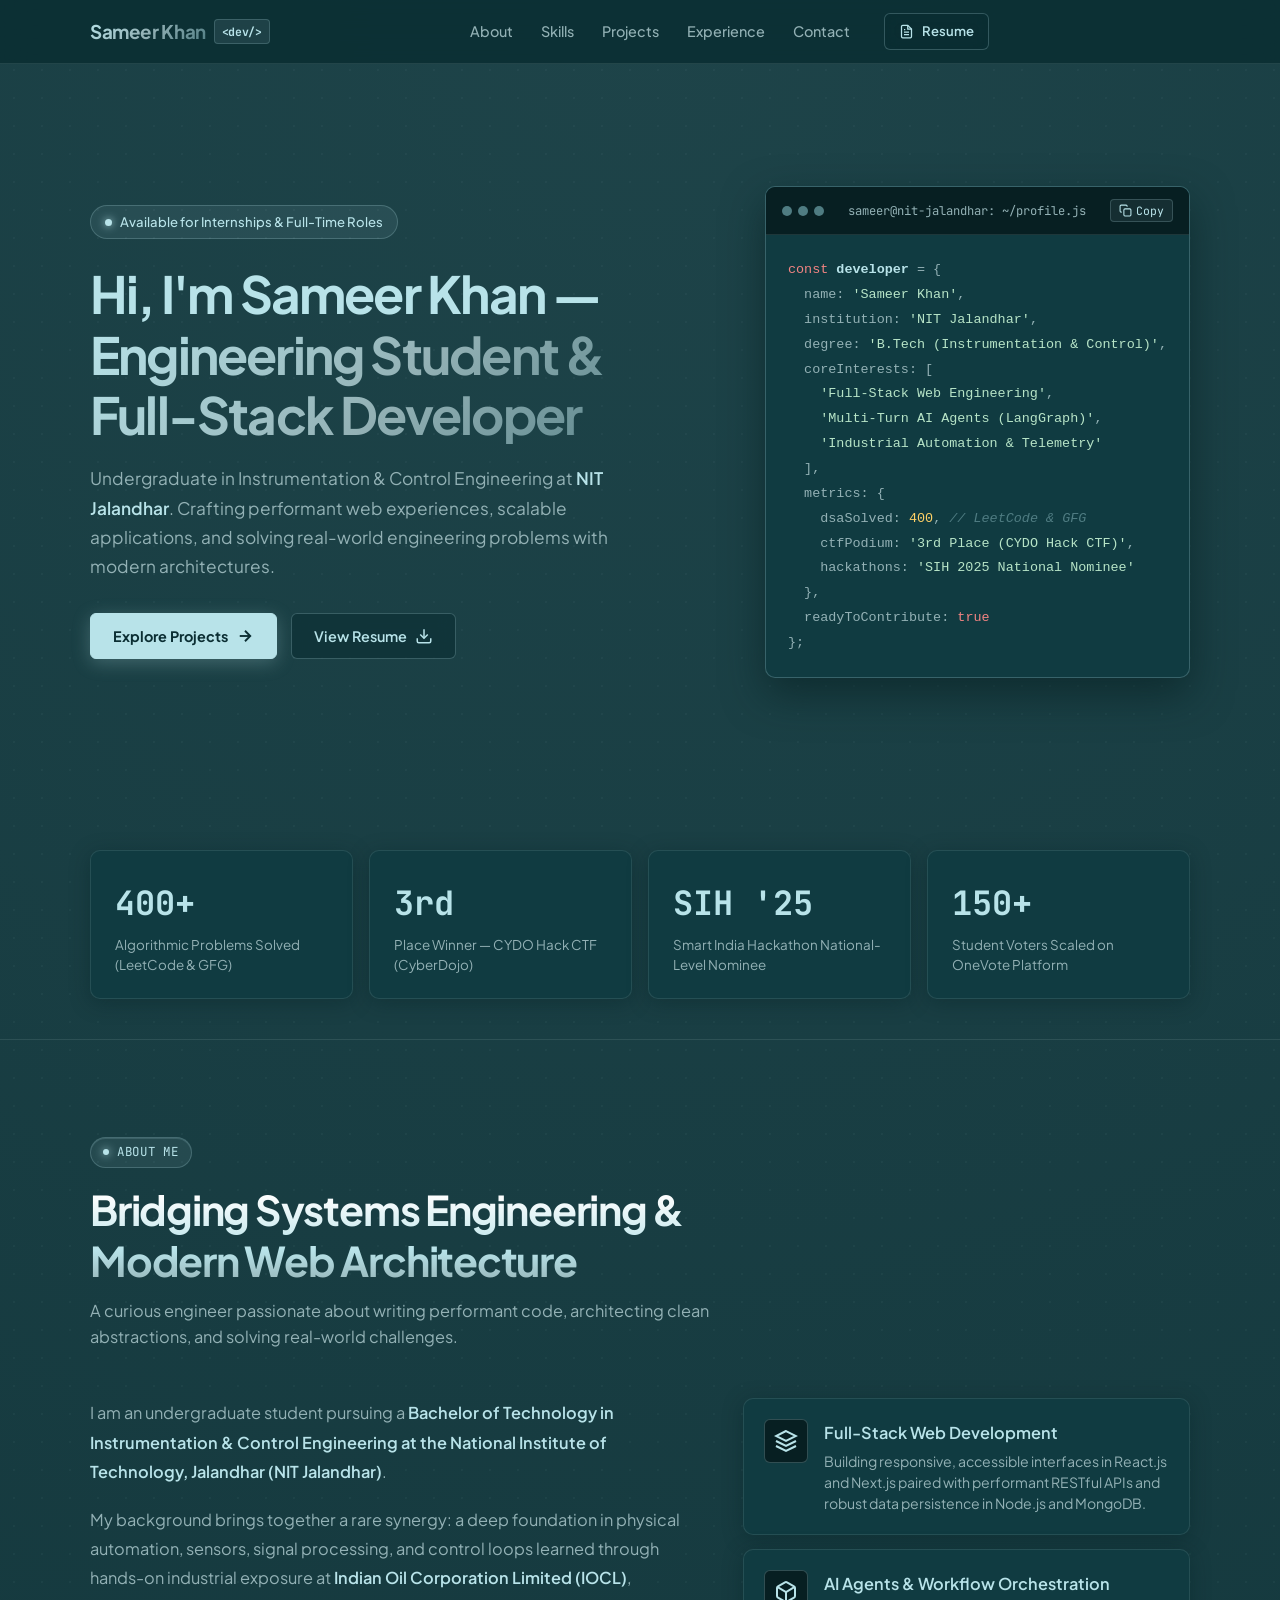
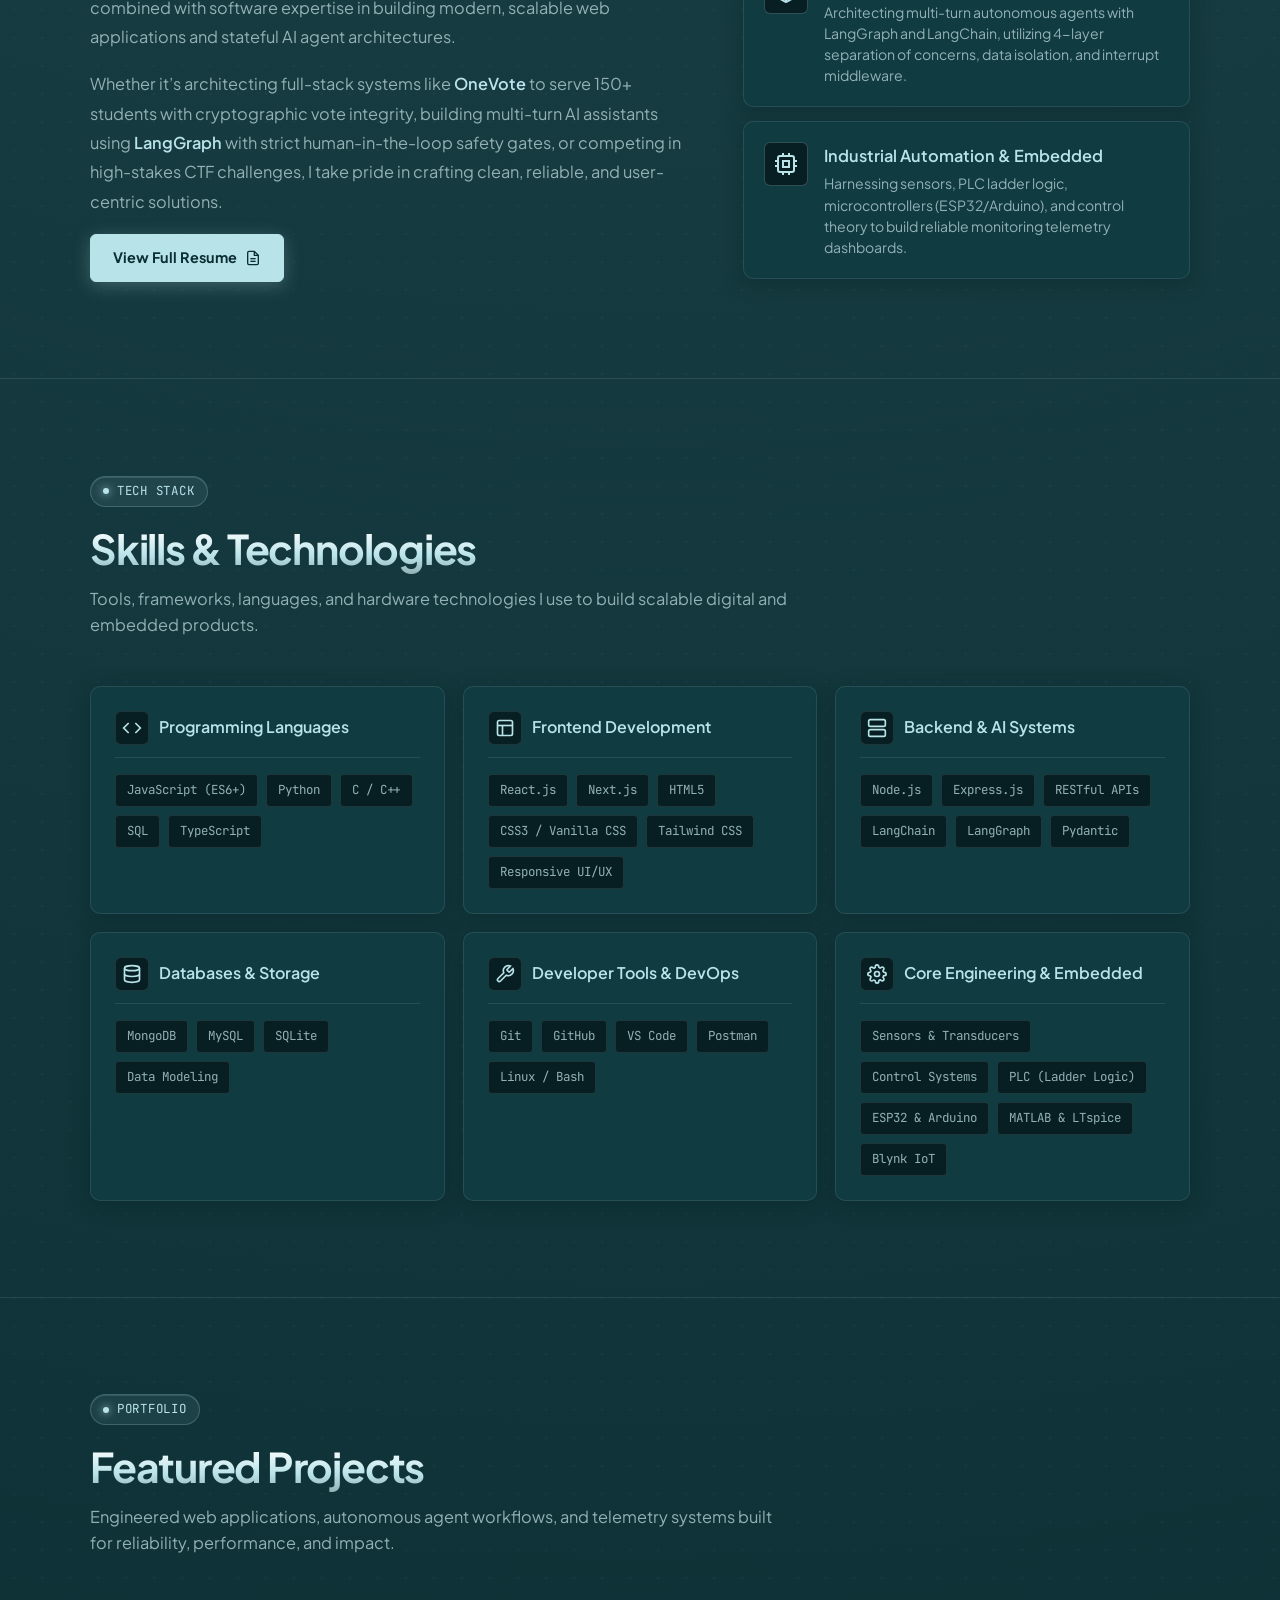
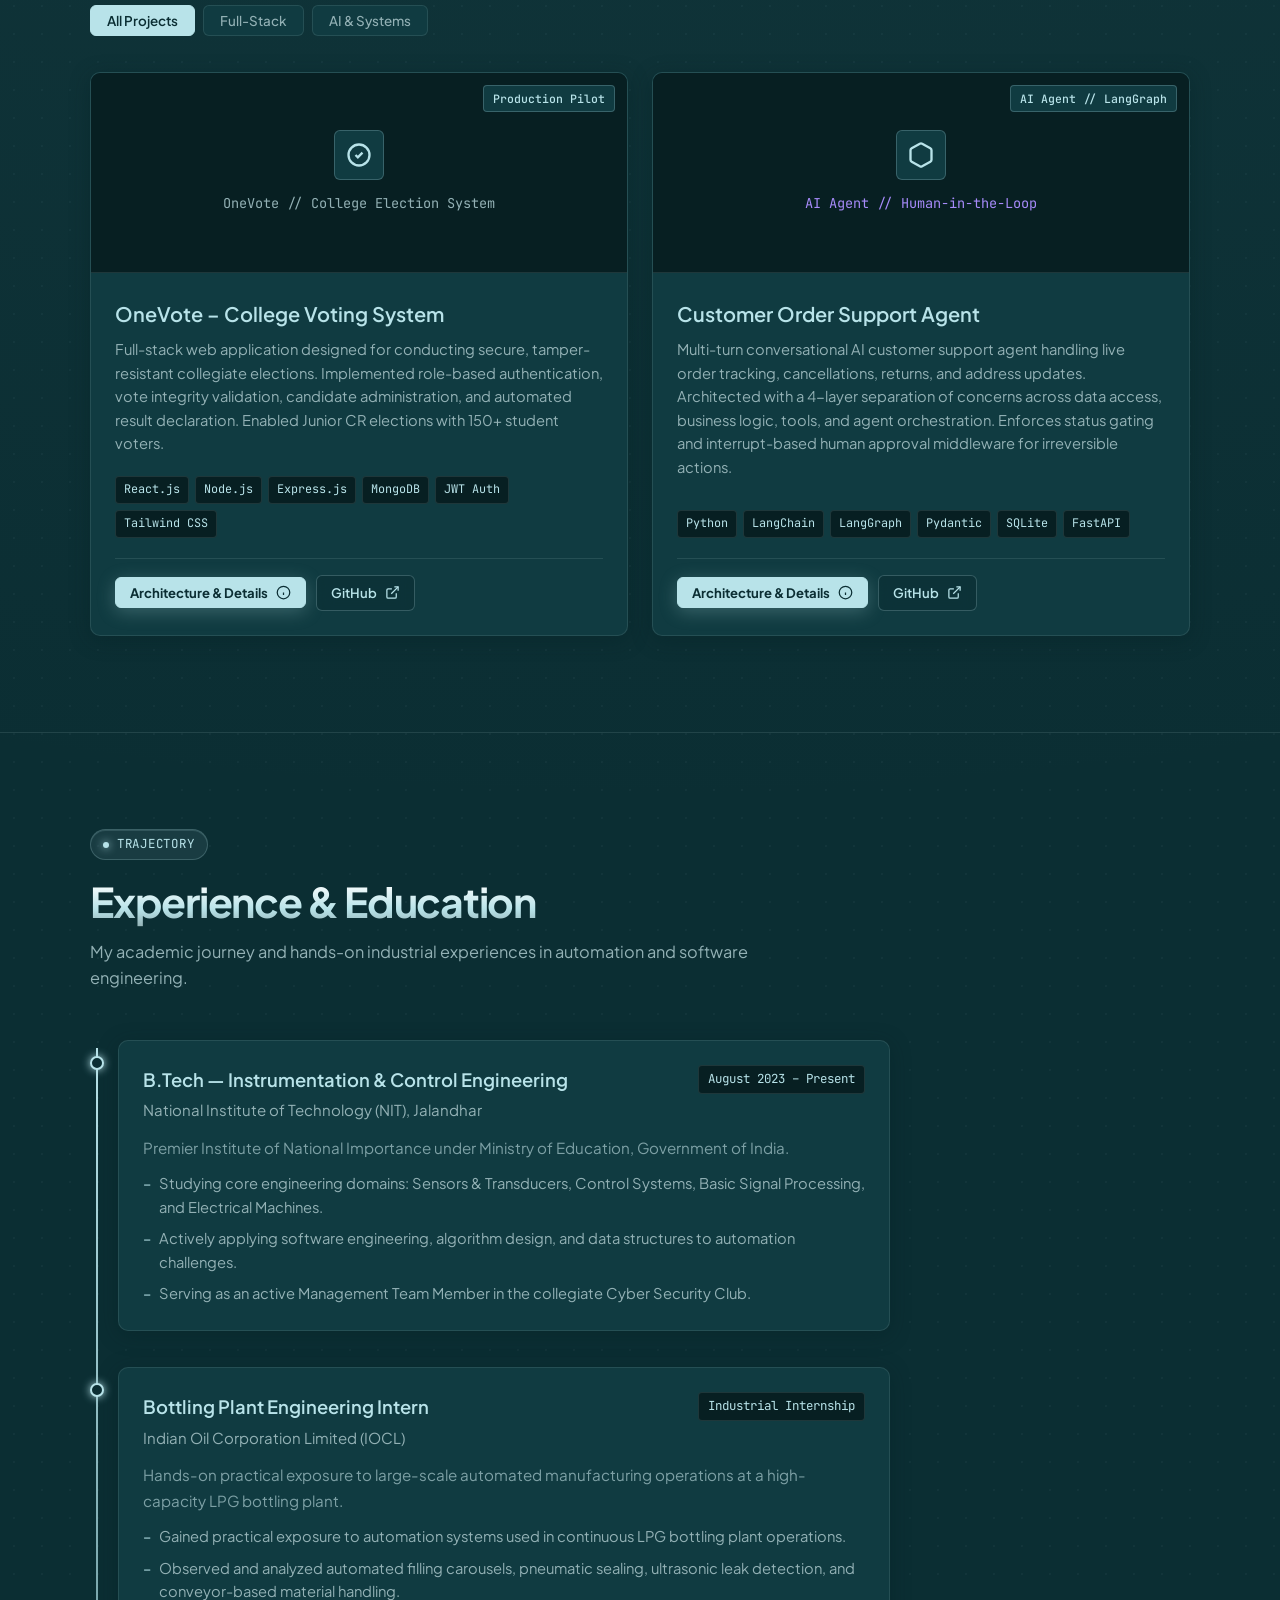
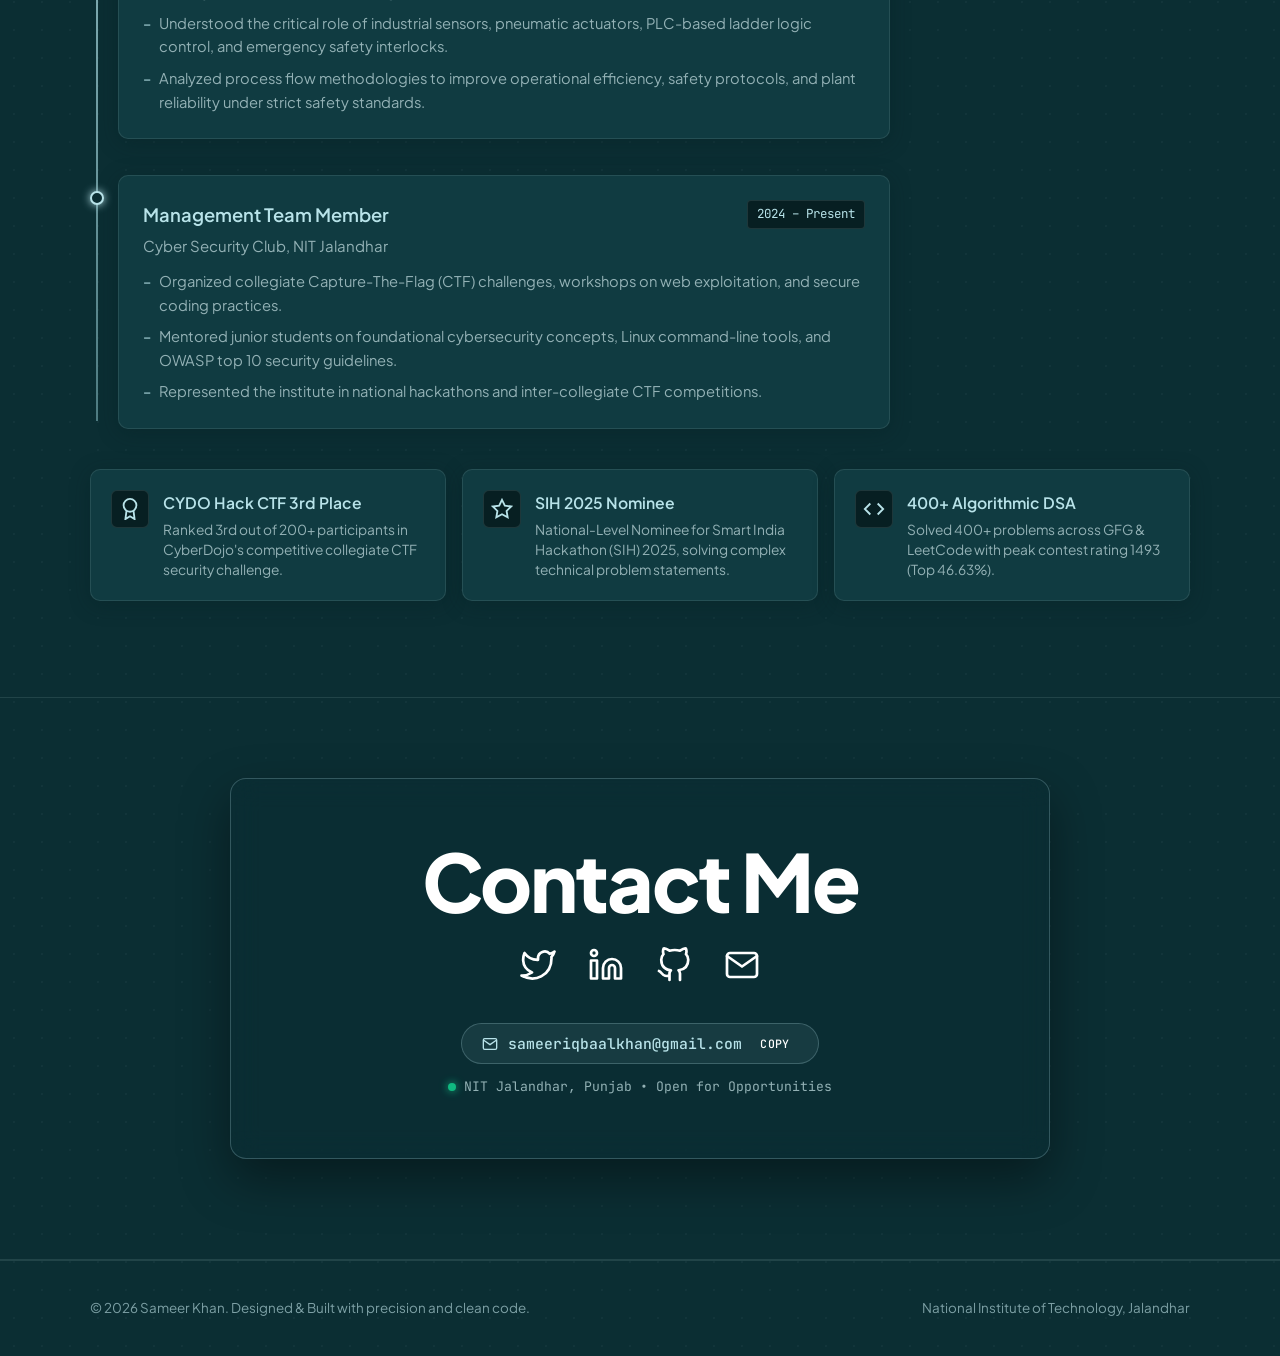
==== commit ad2afbec: "Eliminate repeated footer bar and hero social icons across site" ====
--- a/index.html
+++ b/index.html
@@ -95,28 +95,9 @@
               <span>Explore Projects</span>
               <svg width="18" height="18" viewBox="0 0 24 24" fill="none" stroke="currentColor" stroke-width="2.5"><line x1="5" y1="12" x2="19" y2="12"/><polyline points="12 5 19 12 12 19"/></svg>
             </a>
-            <a href="#contact" class="btn btn-secondary">
-              <span>Get In Touch</span>
-              <svg width="18" height="18" viewBox="0 0 24 24" fill="none" stroke="currentColor" stroke-width="2"><path d="M4 4h16c1.1 0 2 .9 2 2v12c0 1.1-.9 2-2 2H4c-1.1 0-2-.9-2-2V6c0-1.1.9-2 2-2z"/><polyline points="22,6 12,13 2,6"/></svg>
-            </a>
             <a href="resume.pdf" target="_blank" rel="noopener noreferrer" class="btn btn-secondary" title="View / Download Resume PDF">
               <span>View Resume</span>
               <svg width="18" height="18" viewBox="0 0 24 24" fill="none" stroke="currentColor" stroke-width="2"><path d="M21 15v4a2 2 0 0 1-2 2H5a2 2 0 0 1-2-2v-4"/><polyline points="7 10 12 15 17 10"/><line x1="12" y1="15" x2="12" y2="3"/></svg>
-            </a>
-          </div>
-
-          <div class="hero-socials">
-            <a href="https://github.com/I-Sameer" target="_blank" rel="noopener noreferrer" class="hero-social-link" title="GitHub Profile">
-              <svg width="20" height="20" viewBox="0 0 24 24" fill="currentColor"><path d="M12 0c-6.626 0-12 5.373-12 12 0 5.302 3.438 9.8 8.207 11.387.599.111.793-.261.793-.577v-2.234c-3.338.726-4.033-1.416-4.033-1.416-.546-1.387-1.333-1.756-1.333-1.756-1.089-.745.083-.729.083-.729 1.205.084 1.839 1.237 1.839 1.237 1.07 1.834 2.807 1.304 3.492.997.107-.775.418-1.305.762-1.604-2.665-.305-5.467-1.334-5.467-5.931 0-1.311.469-2.381 1.236-3.221-.124-.303-.535-1.524.117-3.176 0 0 1.008-.322 3.301 1.23.957-.266 1.983-.399 3.003-.404 1.02.005 2.047.138 3.006.404 2.291-1.552 3.297-1.23 3.297-1.23.653 1.653.242 2.874.118 3.176.77.84 1.235 1.911 1.235 3.221 0 4.609-2.807 5.624-5.479 5.921.43.372.823 1.102.823 2.222v3.293c0 .319.192.694.801.576 4.765-1.589 8.199-6.086 8.199-11.386 0-6.627-5.373-12-12-12z"/></svg>
-            </a>
-            <a href="https://www.linkedin.com/in/mesameer-khan/" target="_blank" rel="noopener noreferrer" class="hero-social-link" title="LinkedIn Profile">
-              <svg width="20" height="20" viewBox="0 0 24 24" fill="currentColor"><path d="M19 0h-14c-2.761 0-5 2.239-5 5v14c0 2.761 2.239 5 5 5h14c2.762 0 5-2.239 5-5v-14c0-2.761-2.238-5-5-5zm-11 19h-3v-11h3v11zm-1.5-12.268c-.966 0-1.75-.79-1.75-1.764s.784-1.764 1.75-1.764 1.75.79 1.75 1.764-.783 1.764-1.75 1.764zm13.5 12.268h-3v-5.604c0-3.368-4-3.113-4 0v5.604h-3v-11h3v1.765c1.396-2.586 7-2.777 7 2.476v6.759z"/></svg>
-            </a>
-            <a href="mailto:sameeriqbaalkhan@gmail.com" class="hero-social-link copy-email-trigger" title="Email: sameeriqbaalkhan@gmail.com">
-              <svg width="20" height="20" viewBox="0 0 24 24" fill="none" stroke="currentColor" stroke-width="2"><path d="M4 4h16c1.1 0 2 .9 2 2v12c0 1.1-.9 2-2 2H4c-1.1 0-2-.9-2-2V6c0-1.1.9-2 2-2z"/><polyline points="22,6 12,13 2,6"/></svg>
-            </a>
-            <a href="https://twitter.com/" target="_blank" rel="noopener noreferrer" class="hero-social-link" title="Twitter / X Profile">
-              <svg width="20" height="20" viewBox="0 0 24 24" fill="none" stroke="currentColor" stroke-width="2" stroke-linecap="round" stroke-linejoin="round"><path d="M23 3a10.9 10.9 0 0 1-3.14 1.53 4.48 4.48 0 0 0-7.86 3v1A10.66 10.66 0 0 1 3 4s-4 9 5 13a11.64 11.64 0 0 1-7 2c9 5 20 0 20-11.5a4.5 4.5 0 0 0-.08-.83A7.72 7.72 0 0 0 23 3z"/></svg>
             </a>
           </div>
         </div>
@@ -629,32 +610,8 @@
        ========================================================================= -->
   <footer>
     <div class="container">
-      <div class="footer-content">
-        <div class="footer-brand">
-          <h3>Sameer Khan</h3>
-          <p>Instrumentation & Control Engineer | Full-Stack Developer</p>
-        </div>
-
-        <ul class="footer-links">
-          <li><a href="#about">About</a></li>
-          <li><a href="#skills">Skills</a></li>
-          <li><a href="#projects">Projects</a></li>
-          <li><a href="#experience">Experience</a></li>
-          <li><a href="#contact">Contact</a></li>
-        </ul>
-
-        <div class="footer-socials">
-          <a href="https://github.com/I-Sameer" target="_blank" rel="noopener noreferrer" class="hero-social-link" title="GitHub">
-            <svg width="18" height="18" viewBox="0 0 24 24" fill="currentColor"><path d="M12 0c-6.626 0-12 5.373-12 12 0 5.302 3.438 9.8 8.207 11.387.599.111.793-.261.793-.577v-2.234c-3.338.726-4.033-1.416-4.033-1.416-.546-1.387-1.333-1.756-1.333-1.756-1.089-.745.083-.729.083-.729 1.205.084 1.839 1.237 1.839 1.237 1.07 1.834 2.807 1.304 3.492.997.107-.775.418-1.305.762-1.604-2.665-.305-5.467-1.334-5.467-5.931 0-1.311.469-2.381 1.236-3.221-.124-.303-.535-1.524.117-3.176 0 0 1.008-.322 3.301 1.23.957-.266 1.983-.399 3.003-.404 1.02.005 2.047.138 3.006.404 2.291-1.552 3.297-1.23 3.297-1.23.653 1.653.242 2.874.118 3.176.77.84 1.235 1.911 1.235 3.221 0 4.609-2.807 5.624-5.479 5.921.43.372.823 1.102.823 2.222v3.293c0 .319.192.694.801.576 4.765-1.589 8.199-6.086 8.199-11.386 0-6.627-5.373-12-12-12z"/></svg>
-          </a>
-          <a href="https://www.linkedin.com/in/mesameer-khan/" target="_blank" rel="noopener noreferrer" class="hero-social-link" title="LinkedIn">
-            <svg width="18" height="18" viewBox="0 0 24 24" fill="currentColor"><path d="M19 0h-14c-2.761 0-5 2.239-5 5v14c0 2.761 2.239 5 5 5h14c2.762 0 5-2.239 5-5v-14c0-2.761-2.238-5-5-5zm-11 19h-3v-11h3v11zm-1.5-12.268c-.966 0-1.75-.79-1.75-1.764s.784-1.764 1.75-1.764 1.75.79 1.75 1.764-.783 1.764-1.75 1.764zm13.5 12.268h-3v-5.604c0-3.368-4-3.113-4 0v5.604h-3v-11h3v1.765c1.396-2.586 7-2.777 7 2.476v6.759z"/></svg>
-          </a>
-        </div>
-      </div>
-
       <div class="footer-bottom">
-        <p>&copy; 2026 Sameer Khan. Designed & Built with precision and clean code.</p>
+        <p>&copy; 2026 Sameer Khan. Designed &amp; Built with precision and clean code.</p>
         <p>National Institute of Technology, Jalandhar</p>
       </div>
     </div>
--- a/style.css
+++ b/style.css
@@ -457,7 +457,7 @@
   display: flex;
   flex-wrap: wrap;
   gap: 14px;
-  margin-bottom: 32px;
+  margin-bottom: 0;
 }
 
 .hero-socials {
@@ -1124,56 +1124,20 @@
    12. Footer
    -------------------------------------------------------------------------- */
 footer {
-  padding: 48px 0 32px;
+  padding: 36px 0;
+  border-top: 1px solid var(--border-subtle);
   color: var(--text-muted);
   font-size: 0.86rem;
 }
 
-.footer-content {
+.footer-bottom {
   display: flex;
   justify-content: space-between;
   align-items: center;
+  color: var(--text-muted);
+  font-size: 0.84rem;
   flex-wrap: wrap;
-  gap: 20px;
-  padding-bottom: 28px;
-  border-bottom: 1px solid var(--border-subtle);
-}
-
-.footer-brand h3 {
-  color: var(--c-ice);
-  font-size: 1.15rem;
-  font-weight: 600;
-}
-
-.footer-brand p {
-  color: var(--text-secondary);
-  font-size: 0.84rem;
-}
-
-.footer-links {
-  display: flex;
-  gap: 20px;
-  list-style: none;
-}
-
-.footer-links a:hover {
-  color: var(--c-ice);
-}
-
-.footer-socials {
-  display: flex;
-  gap: 10px;
-}
-
-.footer-bottom {
-  display: flex;
-  justify-content: space-between;
-  align-items: center;
-  padding-top: 24px;
-  color: var(--text-muted);
-  font-size: 0.82rem;
-  flex-wrap: wrap;
-  gap: 10px;
+  gap: 12px;
 }
 
 /* Scroll To Top */
@@ -1390,9 +1354,10 @@
     grid-template-columns: 1fr;
   }
 
-  .footer-content {
+  .footer-bottom {
     flex-direction: column;
-    align-items: flex-start;
+    text-align: center;
+    gap: 8px;
   }
 }
 
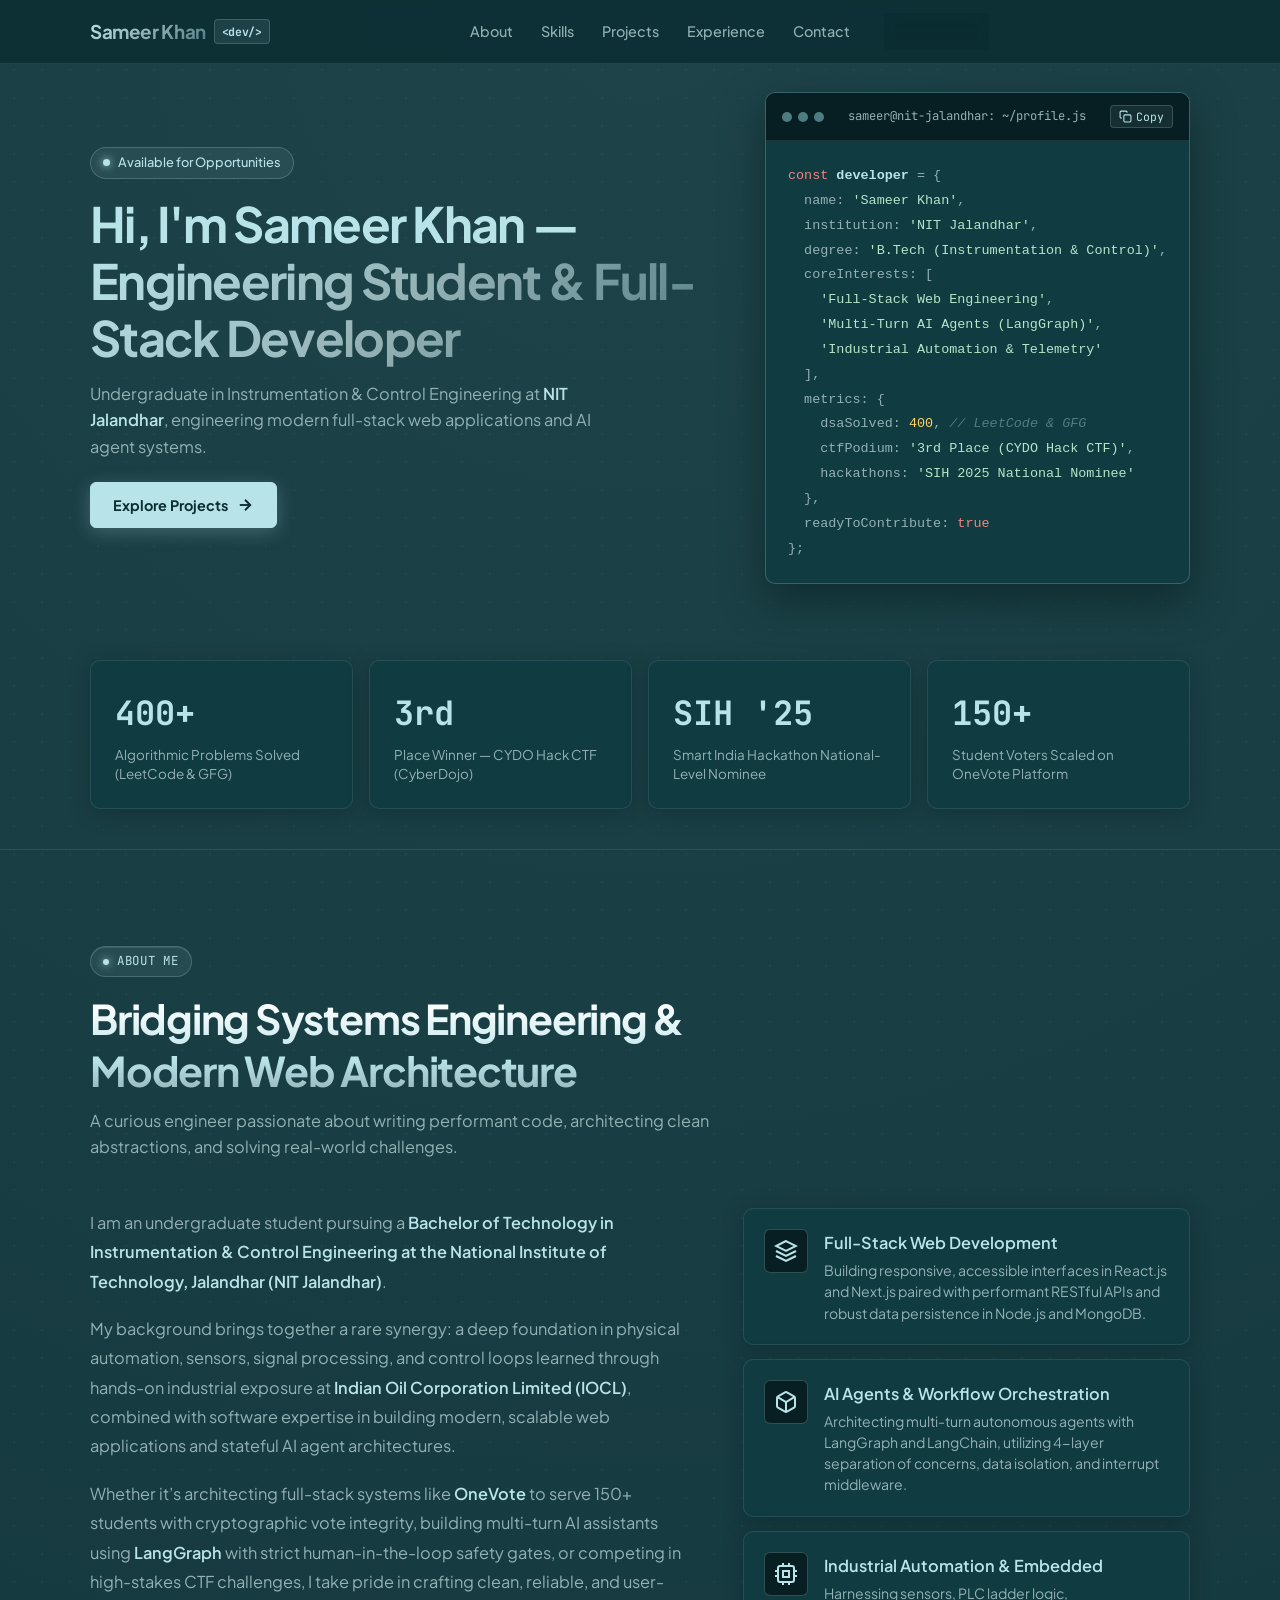
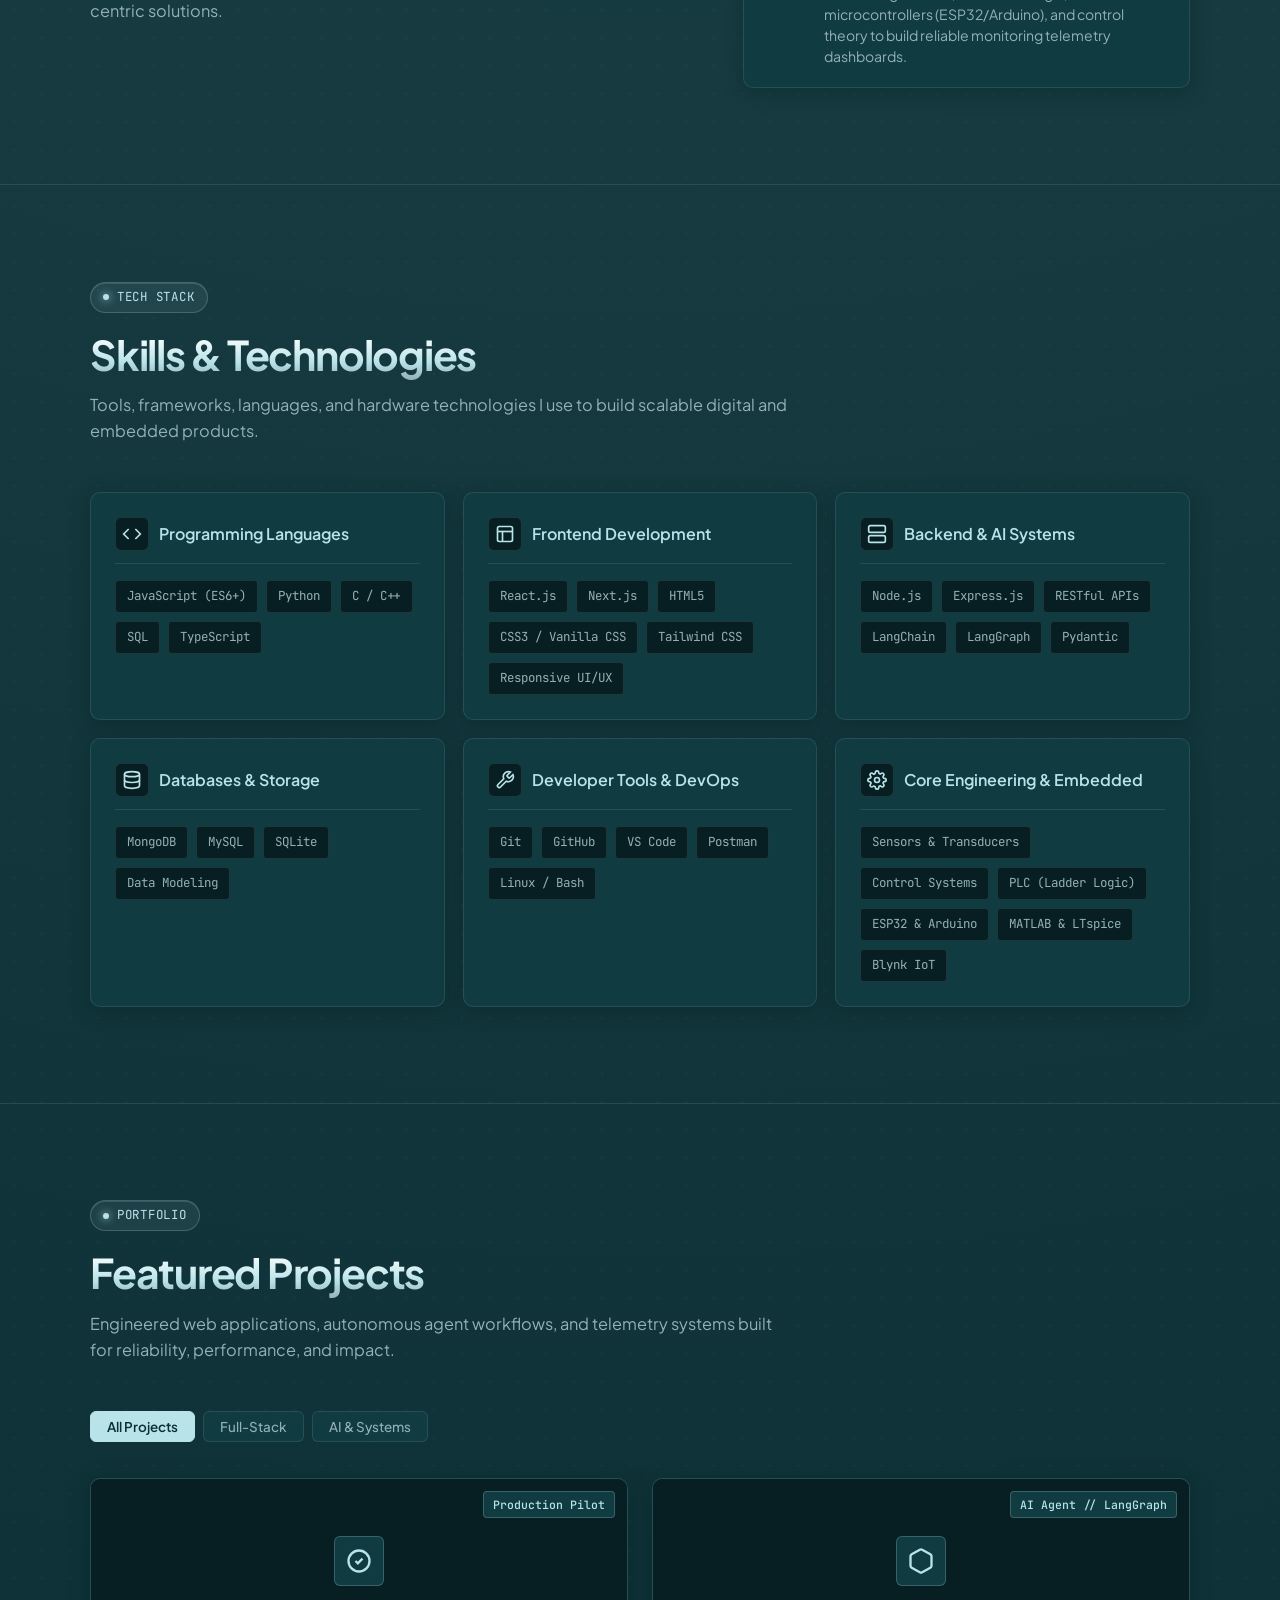
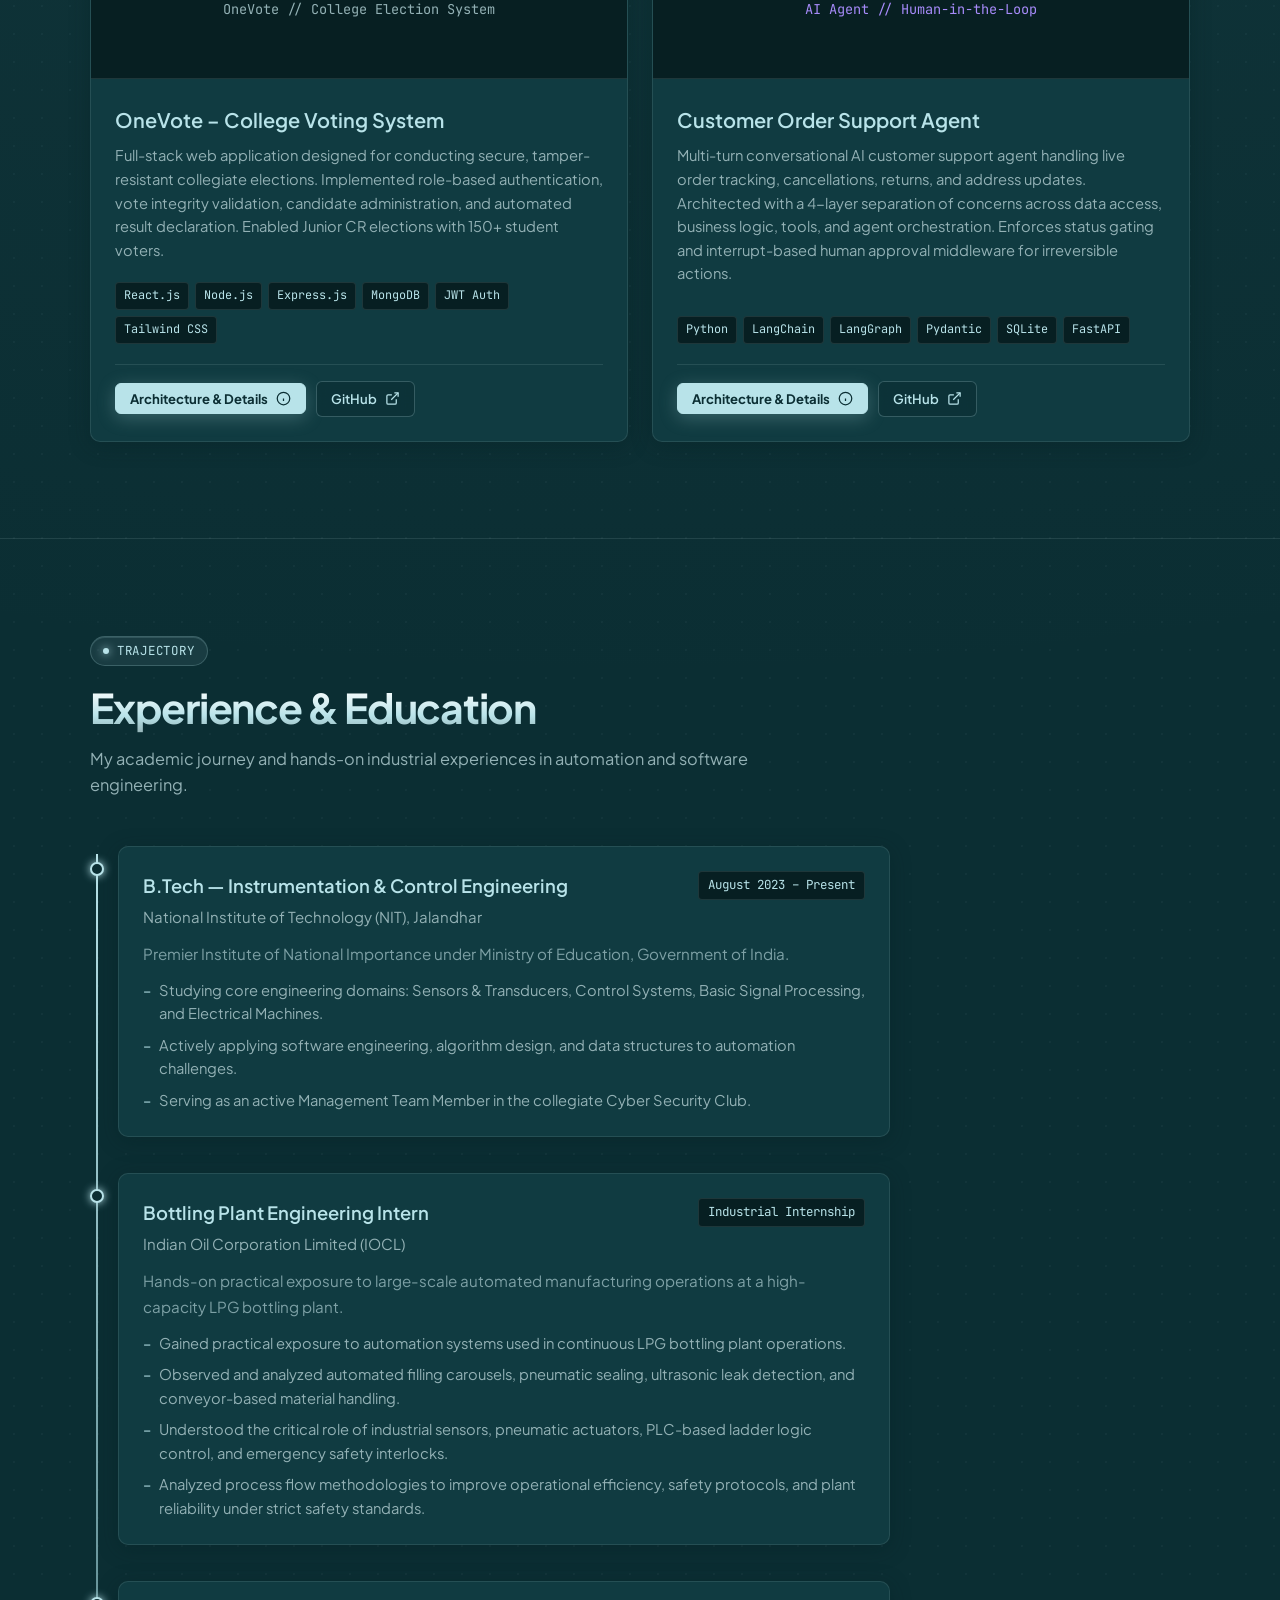
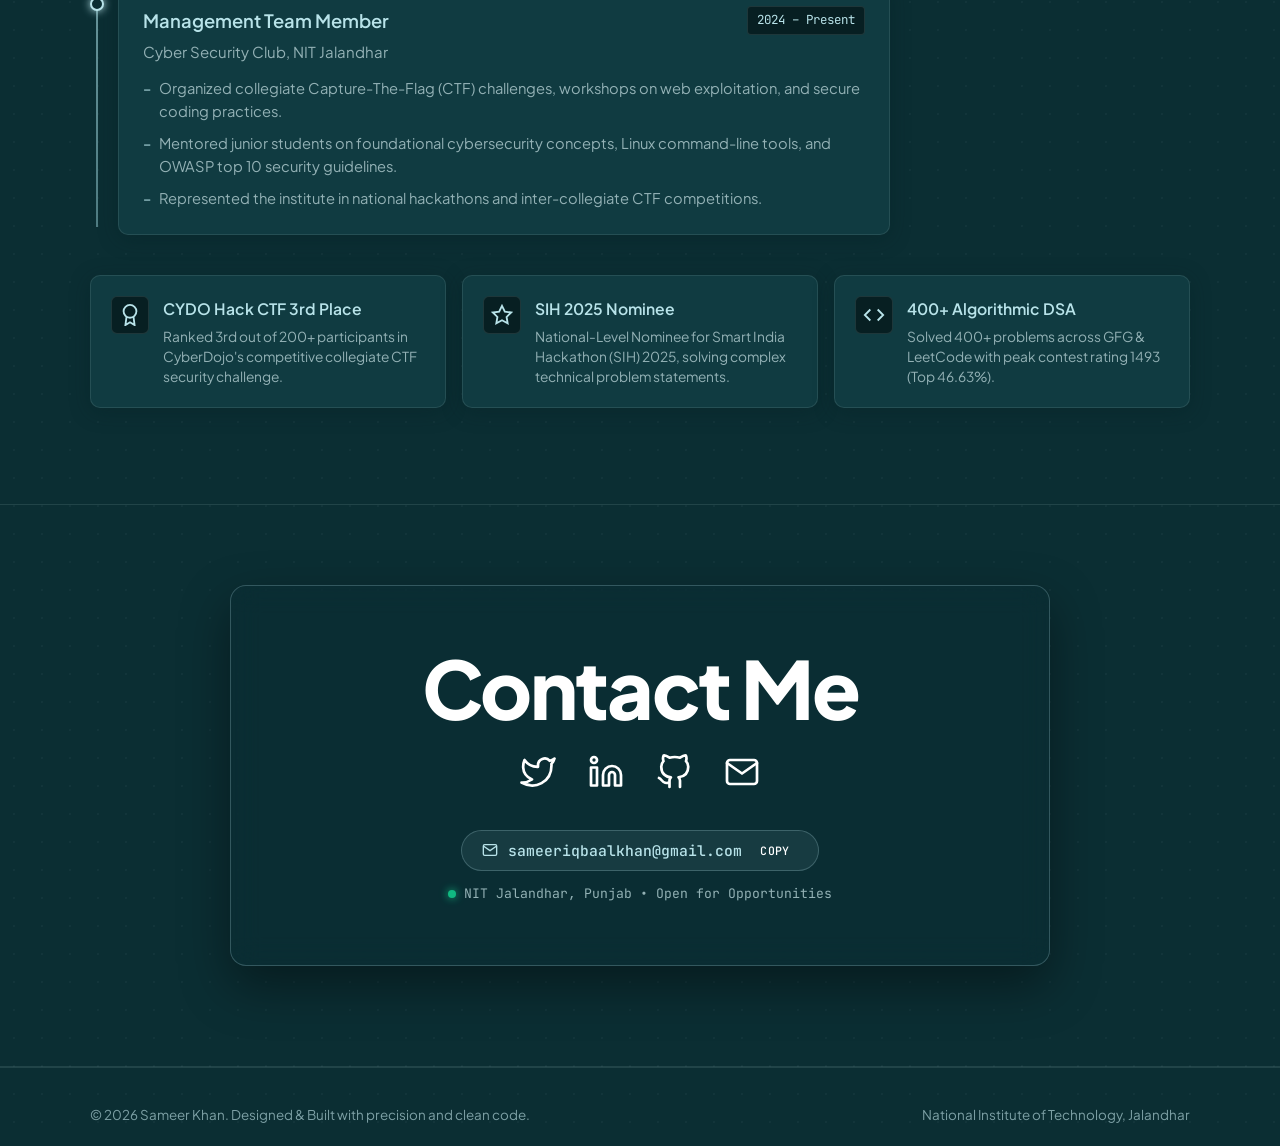
==== commit dc5c08d4: "Make hero section compact and leave resume button exclusively in header navbar" ====
--- a/index.html
+++ b/index.html
@@ -77,7 +77,7 @@
         <div class="hero-content">
           <div class="hero-badge">
             <span class="status-dot"></span>
-            <span>Available for Internships & Full-Time Roles</span>
+            <span>Available for Opportunities</span>
           </div>
 
           <h1 class="hero-title">
@@ -86,18 +86,13 @@
           </h1>
 
           <p class="hero-subtitle">
-            Undergraduate in Instrumentation & Control Engineering at <strong>NIT Jalandhar</strong>.
-            Crafting performant web experiences, scalable applications, and solving real-world engineering problems with modern architectures.
+            Undergraduate in Instrumentation & Control Engineering at <strong>NIT Jalandhar</strong>, engineering modern full-stack web applications and AI agent systems.
           </p>
 
           <div class="hero-actions">
             <a href="#projects" class="btn btn-primary">
               <span>Explore Projects</span>
               <svg width="18" height="18" viewBox="0 0 24 24" fill="none" stroke="currentColor" stroke-width="2.5"><line x1="5" y1="12" x2="19" y2="12"/><polyline points="12 5 19 12 12 19"/></svg>
-            </a>
-            <a href="resume.pdf" target="_blank" rel="noopener noreferrer" class="btn btn-secondary" title="View / Download Resume PDF">
-              <span>View Resume</span>
-              <svg width="18" height="18" viewBox="0 0 24 24" fill="none" stroke="currentColor" stroke-width="2"><path d="M21 15v4a2 2 0 0 1-2 2H5a2 2 0 0 1-2-2v-4"/><polyline points="7 10 12 15 17 10"/><line x1="12" y1="15" x2="12" y2="3"/></svg>
             </a>
           </div>
         </div>
@@ -188,12 +183,6 @@
             <p>
               Whether it’s architecting full-stack systems like <strong>OneVote</strong> to serve 150+ students with cryptographic vote integrity, building multi-turn AI assistants using <strong>LangGraph</strong> with strict human-in-the-loop safety gates, or competing in high-stakes CTF challenges, I take pride in crafting clean, reliable, and user-centric solutions.
             </p>
-            <div>
-              <a href="resume.pdf" target="_blank" rel="noopener noreferrer" class="btn btn-primary">
-                <span>View Full Resume</span>
-                <svg width="16" height="16" viewBox="0 0 24 24" fill="none" stroke="currentColor" stroke-width="2"><path d="M14 2H6a2 2 0 0 0-2 2v16a2 2 0 0 0 2 2h12a2 2 0 0 0 2-2V8z"/><polyline points="14 2 14 8 20 8"/><line x1="16" y1="13" x2="8" y2="13"/><line x1="16" y1="17" x2="8" y2="17"/></svg>
-              </a>
-            </div>
           </div>
 
           <div class="about-pillars">
--- a/style.css
+++ b/style.css
@@ -389,18 +389,18 @@
    5. Hero Section
    -------------------------------------------------------------------------- */
 #hero {
-  min-height: 90vh;
-  display: flex;
-  align-items: center;
-  padding-top: calc(var(--nav-height) + 50px);
-  padding-bottom: 60px;
+  min-height: auto;
+  display: flex;
+  align-items: center;
+  padding-top: calc(var(--nav-height) + 28px);
+  padding-bottom: 36px;
 }
 
 .hero-grid {
   display: grid;
   grid-template-columns: 1.2fr 0.8fr;
   align-items: center;
-  gap: 48px;
+  gap: 40px;
 }
 
 .hero-content {
@@ -413,14 +413,14 @@
   display: inline-flex;
   align-items: center;
   gap: 8px;
-  padding: 5px 14px;
+  padding: 4px 12px;
   background: rgba(184, 227, 233, 0.08);
   border: 1px solid rgba(184, 227, 233, 0.22);
   border-radius: var(--radius-full);
-  font-size: 0.82rem;
+  font-size: 0.8rem;
   font-weight: 500;
   color: var(--c-ice);
-  margin-bottom: 24px;
+  margin-bottom: 16px;
 }
 
 .hero-badge .status-dot {
@@ -432,20 +432,20 @@
 }
 
 .hero-title {
-  font-size: clamp(2.3rem, 4vw, 3.4rem);
+  font-size: clamp(2.2rem, 3.8vw, 3.2rem);
   font-weight: 700;
   line-height: 1.18;
   letter-spacing: -0.035em;
   color: var(--c-ice);
-  margin-bottom: 20px;
+  margin-bottom: 14px;
 }
 
 .hero-subtitle {
-  font-size: 1.08rem;
-  color: var(--text-secondary);
-  line-height: 1.68;
-  margin-bottom: 32px;
-  max-width: 540px;
+  font-size: 1.02rem;
+  color: var(--text-secondary);
+  line-height: 1.62;
+  margin-bottom: 22px;
+  max-width: 520px;
 }
 
 .hero-subtitle strong {
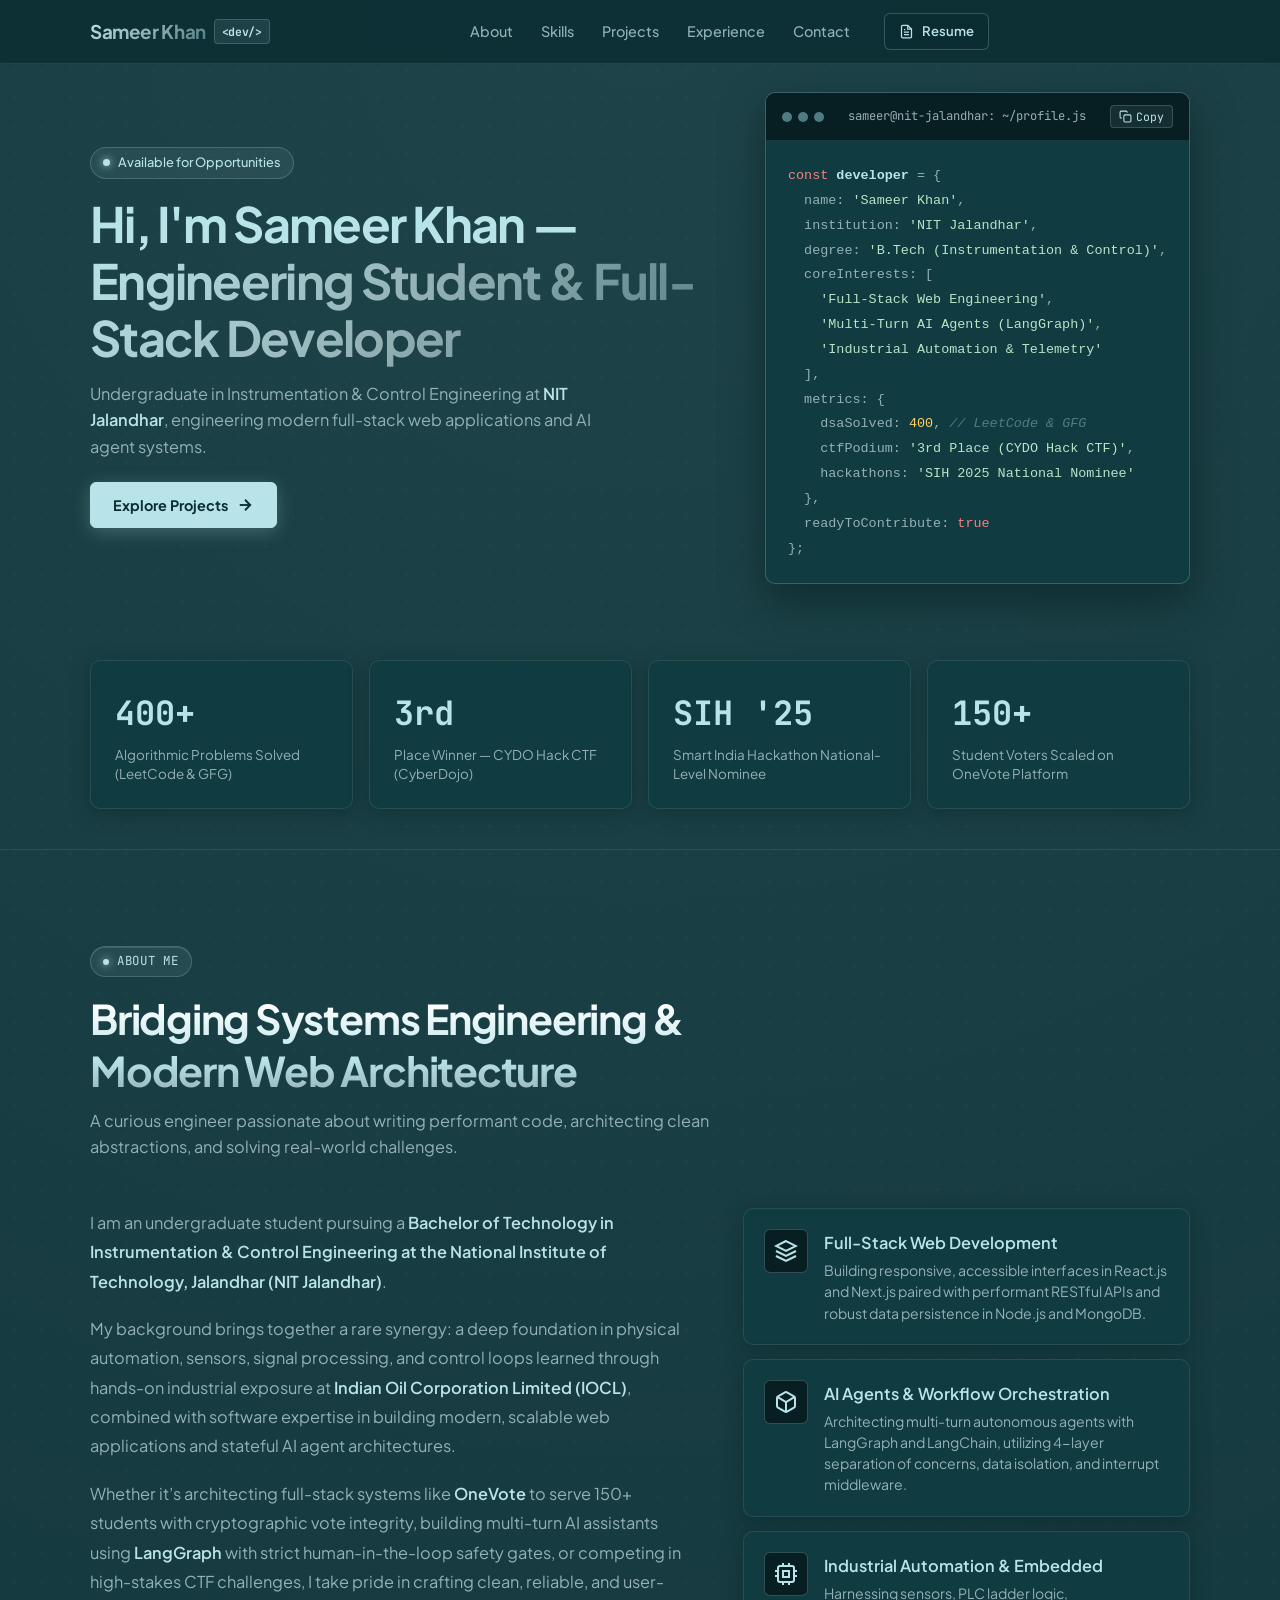
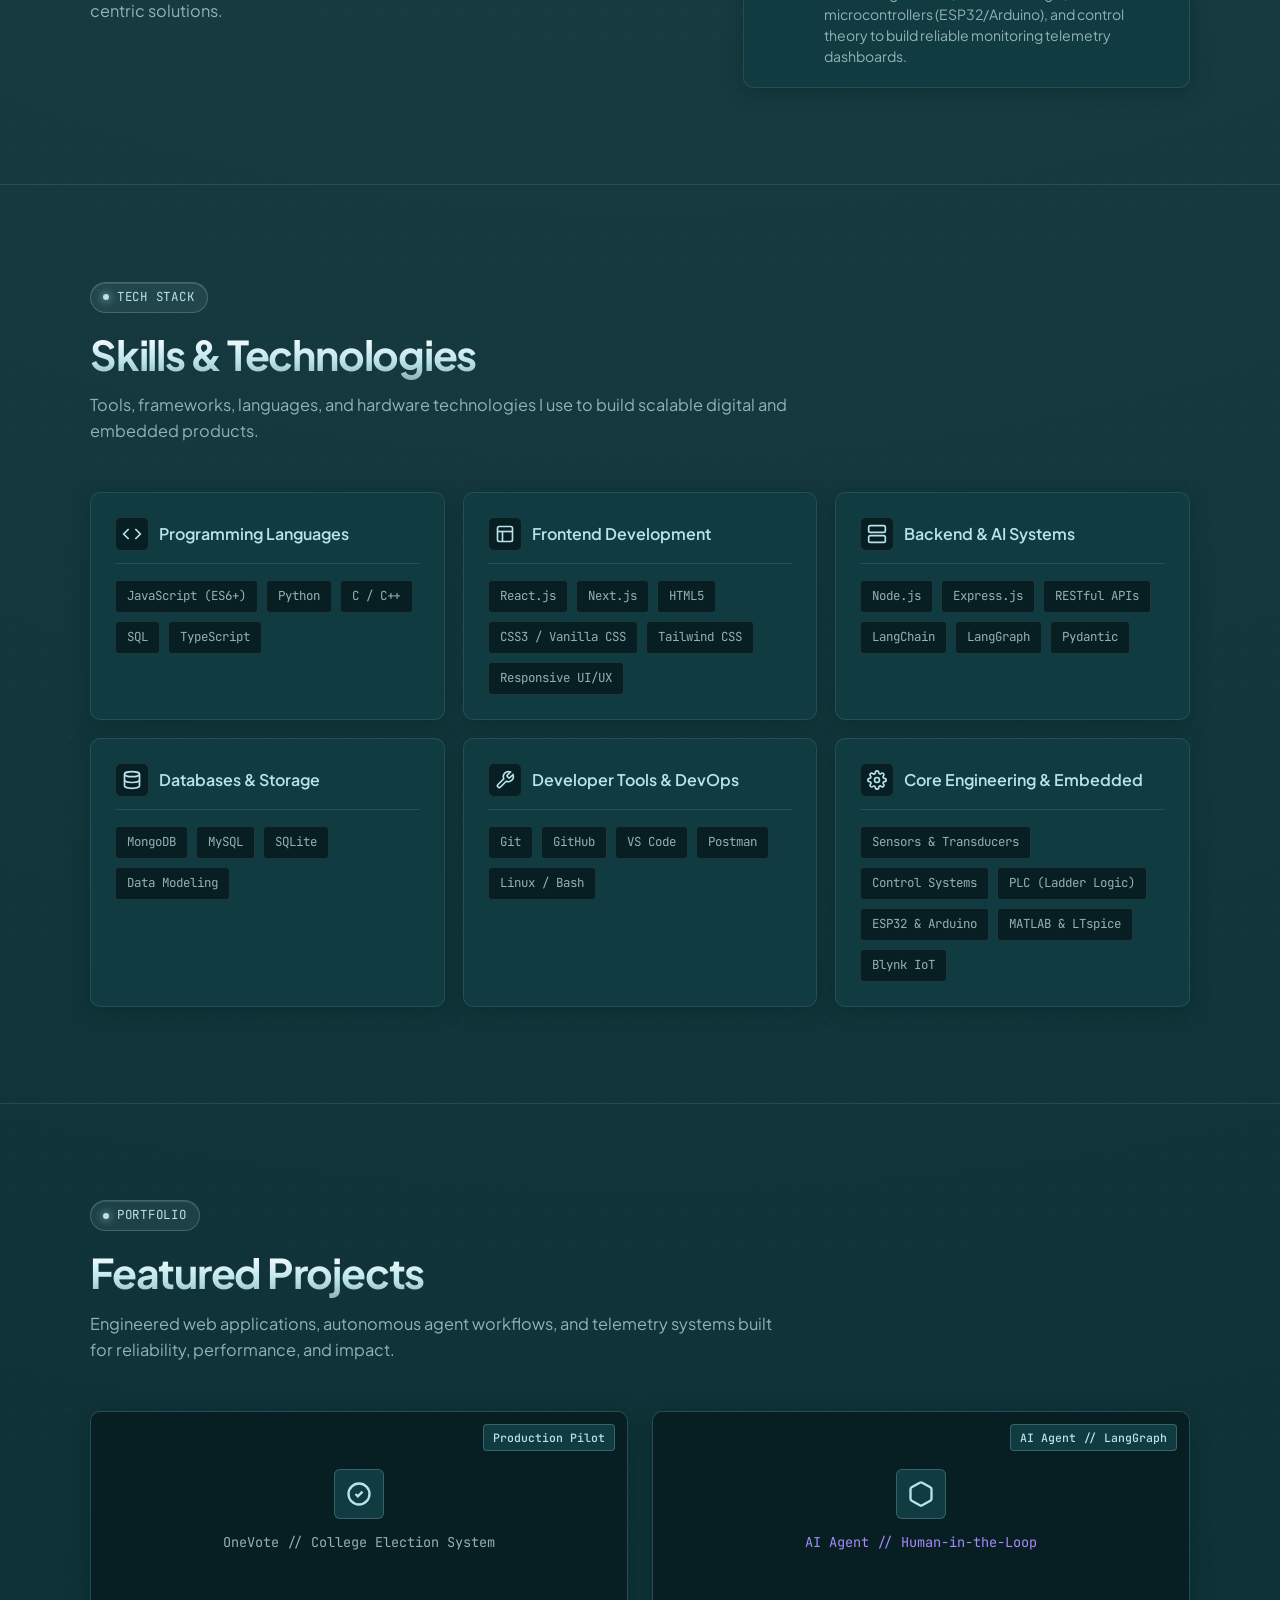
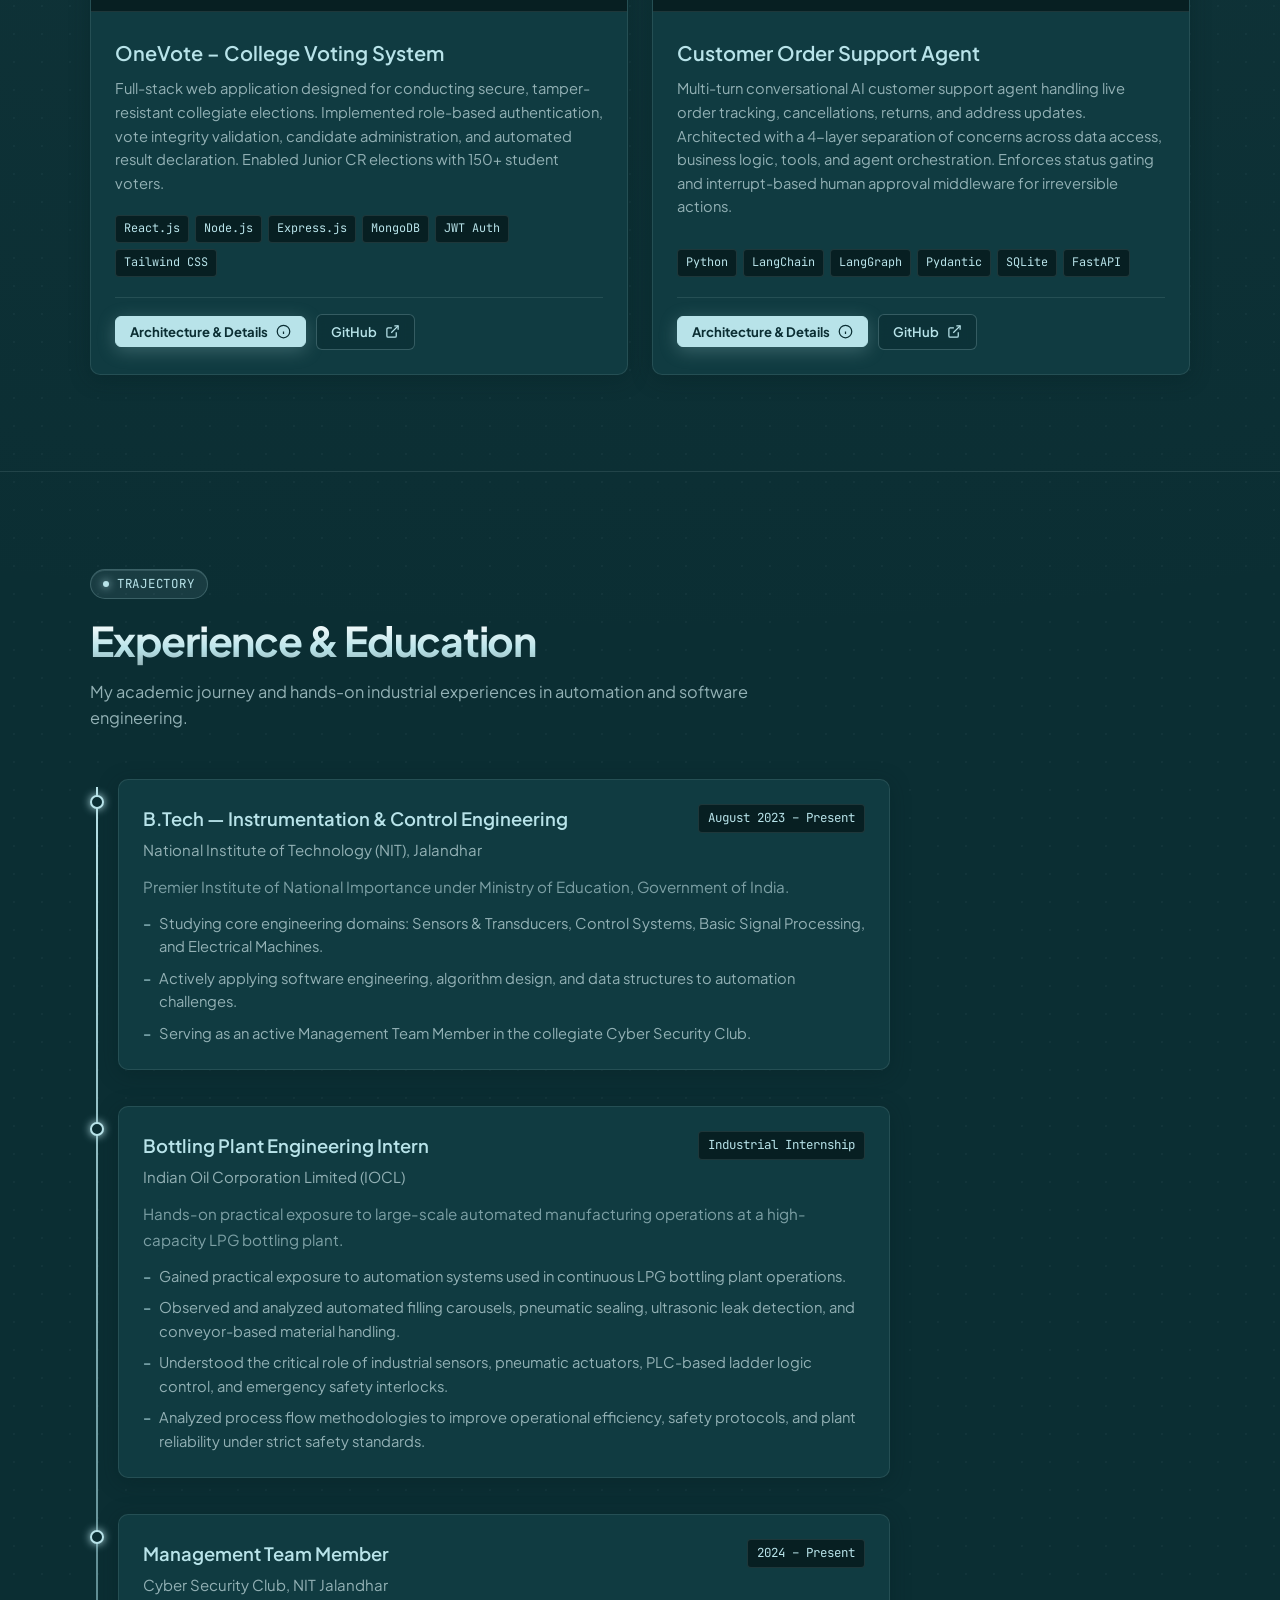
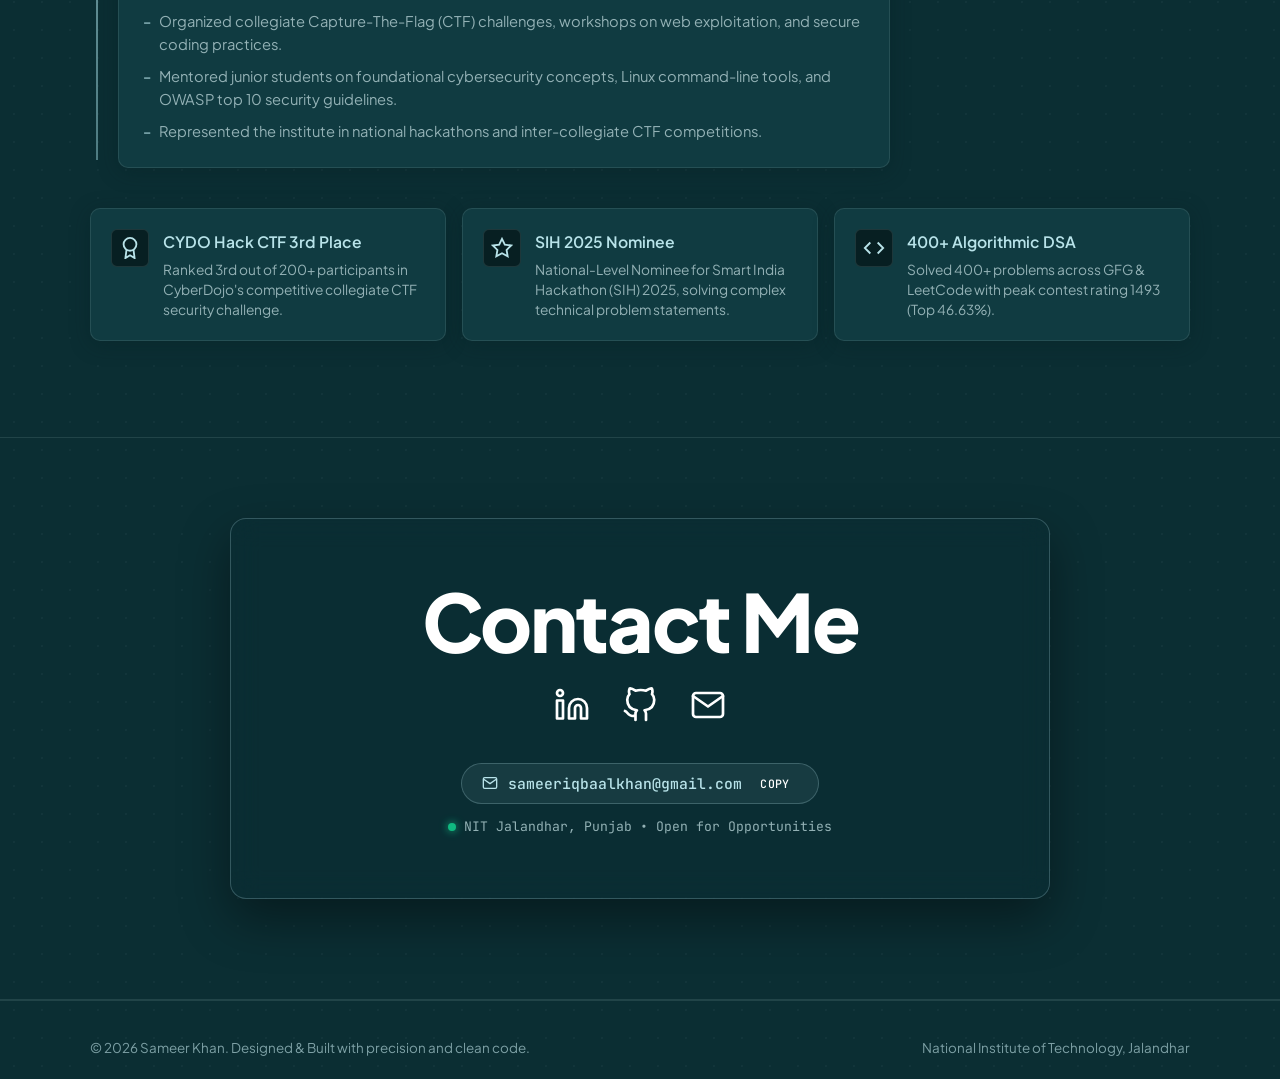
==== commit 3e31086a: "Remove project filter buttons and remove Twitter icon from Contact Me section" ====
--- a/index.html
+++ b/index.html
@@ -354,13 +354,6 @@
           </p>
         </div>
 
-        <!-- Filter Controls -->
-        <div class="projects-filter">
-          <button class="filter-btn active" data-filter="all">All Projects</button>
-          <button class="filter-btn" data-filter="fullstack">Full-Stack</button>
-          <button class="filter-btn" data-filter="ai">AI & Systems</button>
-        </div>
-
         <div class="projects-grid">
           <!-- Project 1: OneVote -->
           <article class="glass-card project-card" data-category="fullstack">
@@ -564,9 +557,6 @@
         <div class="contact-image-showcase">
           <h2 class="contact-banner-heading">Contact Me</h2>
           <div class="contact-social-icons-row">
-            <a href="https://twitter.com/" target="_blank" rel="noopener noreferrer" class="contact-outline-icon" title="Twitter / X" aria-label="Twitter">
-              <svg width="36" height="36" viewBox="0 0 24 24" fill="none" stroke="currentColor" stroke-width="1.8" stroke-linecap="round" stroke-linejoin="round"><path d="M23 3a10.9 10.9 0 0 1-3.14 1.53 4.48 4.48 0 0 0-7.86 3v1A10.66 10.66 0 0 1 3 4s-4 9 5 13a11.64 11.64 0 0 1-7 2c9 5 20 0 20-11.5a4.5 4.5 0 0 0-.08-.83A7.72 7.72 0 0 0 23 3z"/></svg>
-            </a>
             <a href="https://www.linkedin.com/in/mesameer-khan/" target="_blank" rel="noopener noreferrer" class="contact-outline-icon" title="LinkedIn: in/mesameer-khan" aria-label="LinkedIn">
               <svg width="36" height="36" viewBox="0 0 24 24" fill="none" stroke="currentColor" stroke-width="1.8" stroke-linecap="round" stroke-linejoin="round"><path d="M16 8a6 6 0 0 1 6 6v7h-4v-7a2 2 0 0 0-2-2 2 2 0 0 0-2 2v7h-4v-7a6 6 0 0 1 6-6z"/><rect x="2" y="9" width="4" height="12"/><circle cx="4" cy="4" r="2"/></svg>
             </a>
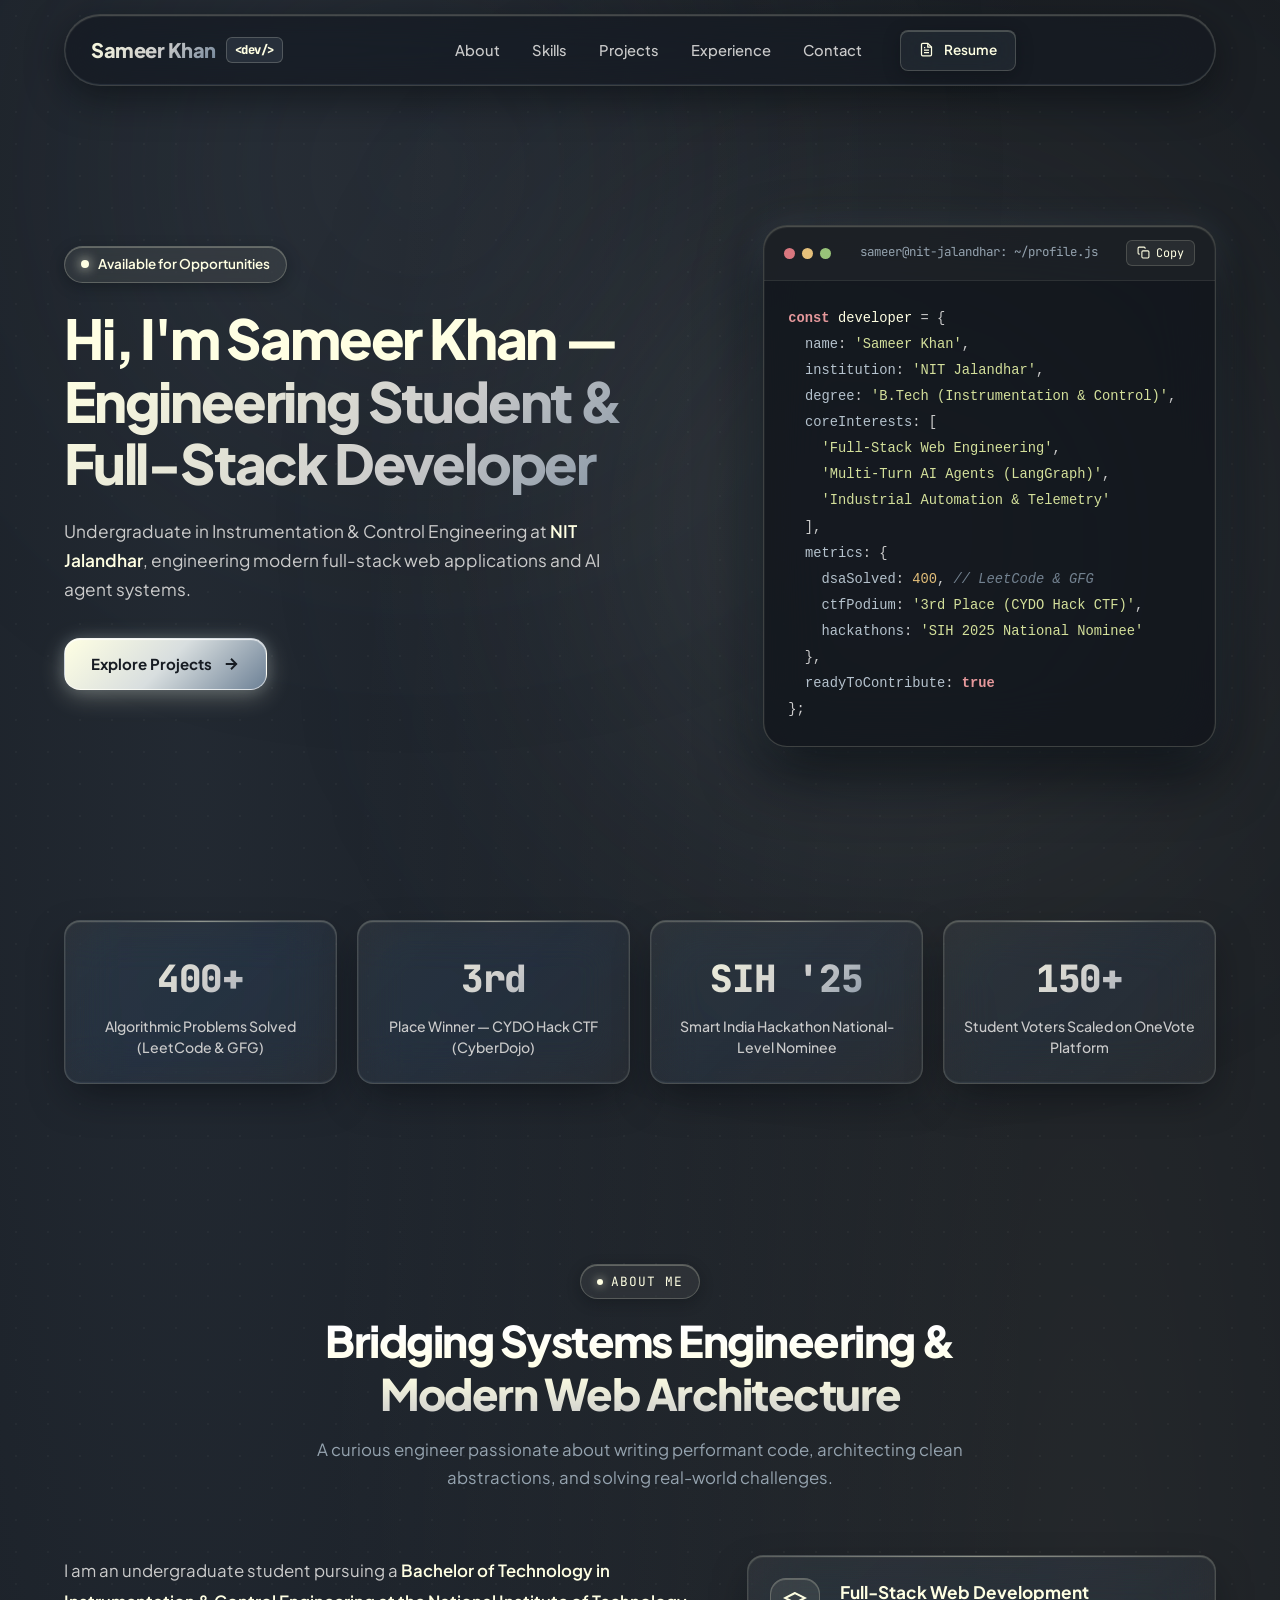
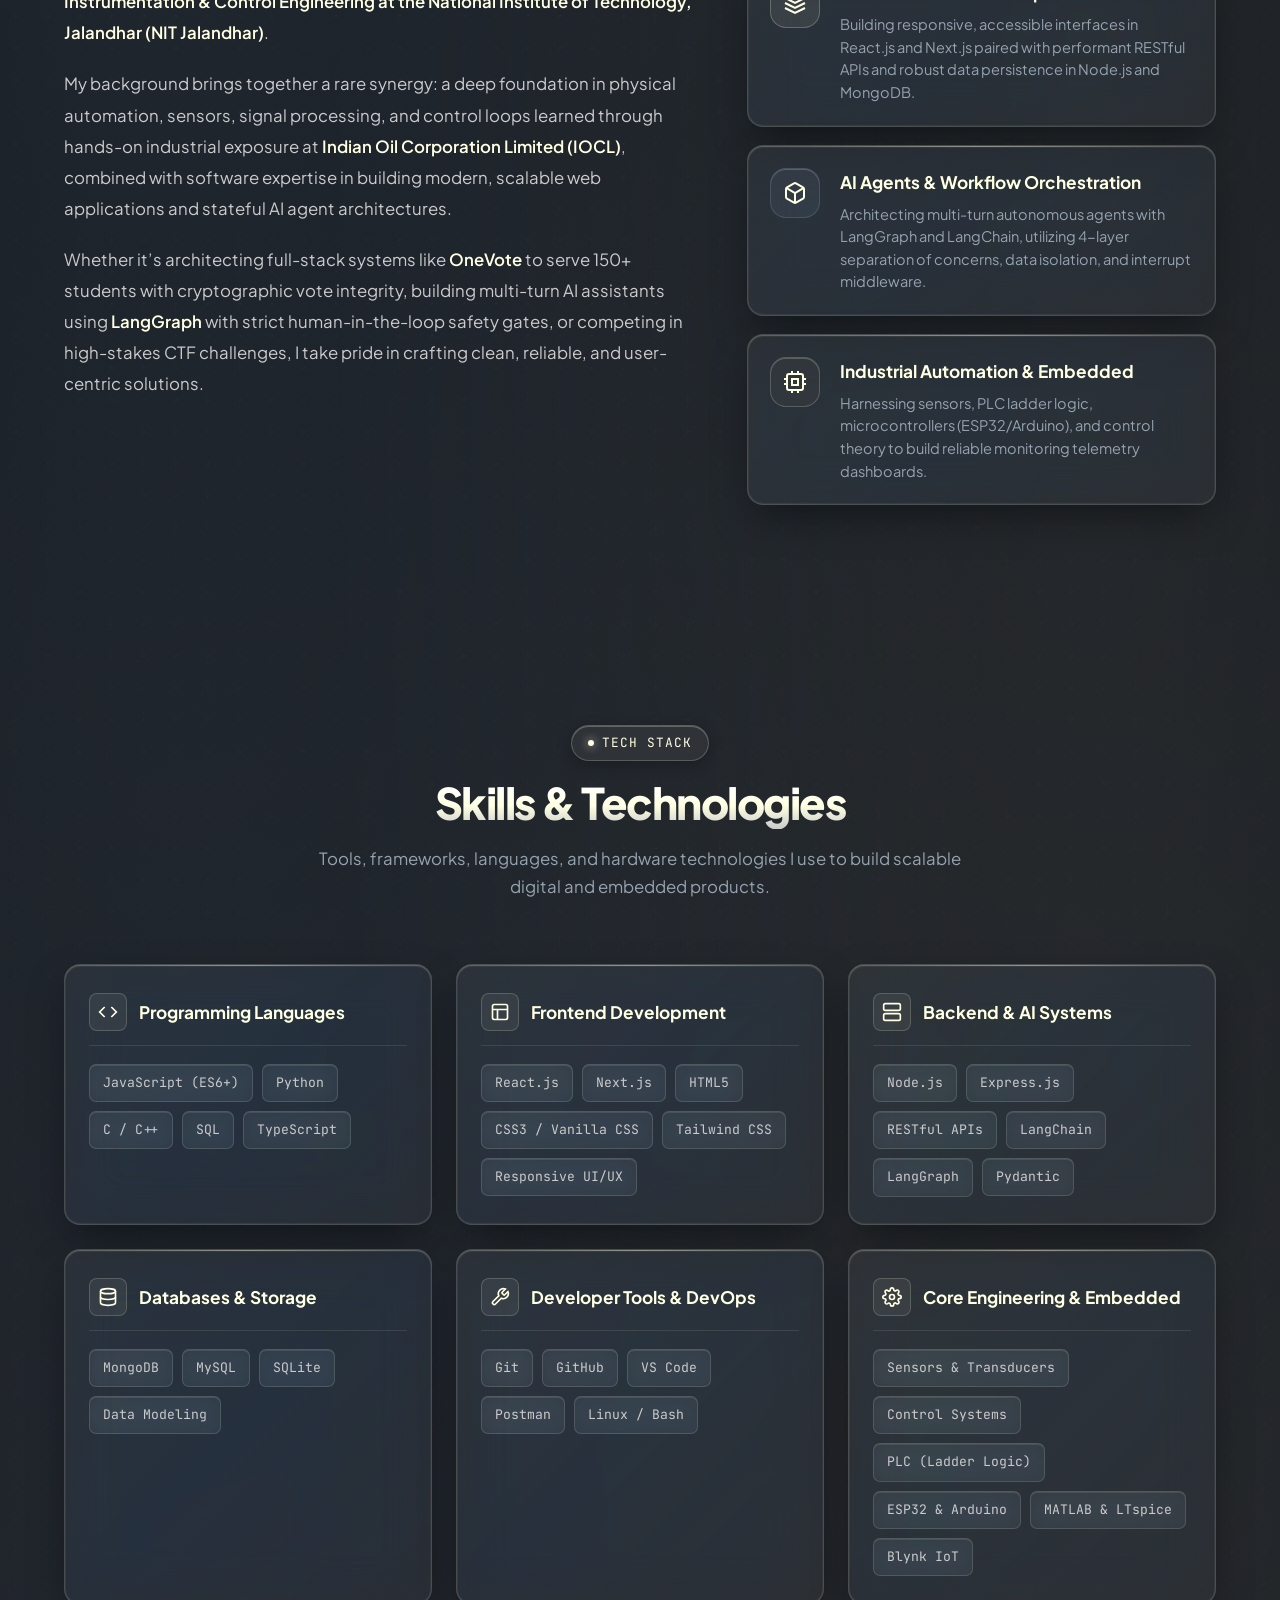
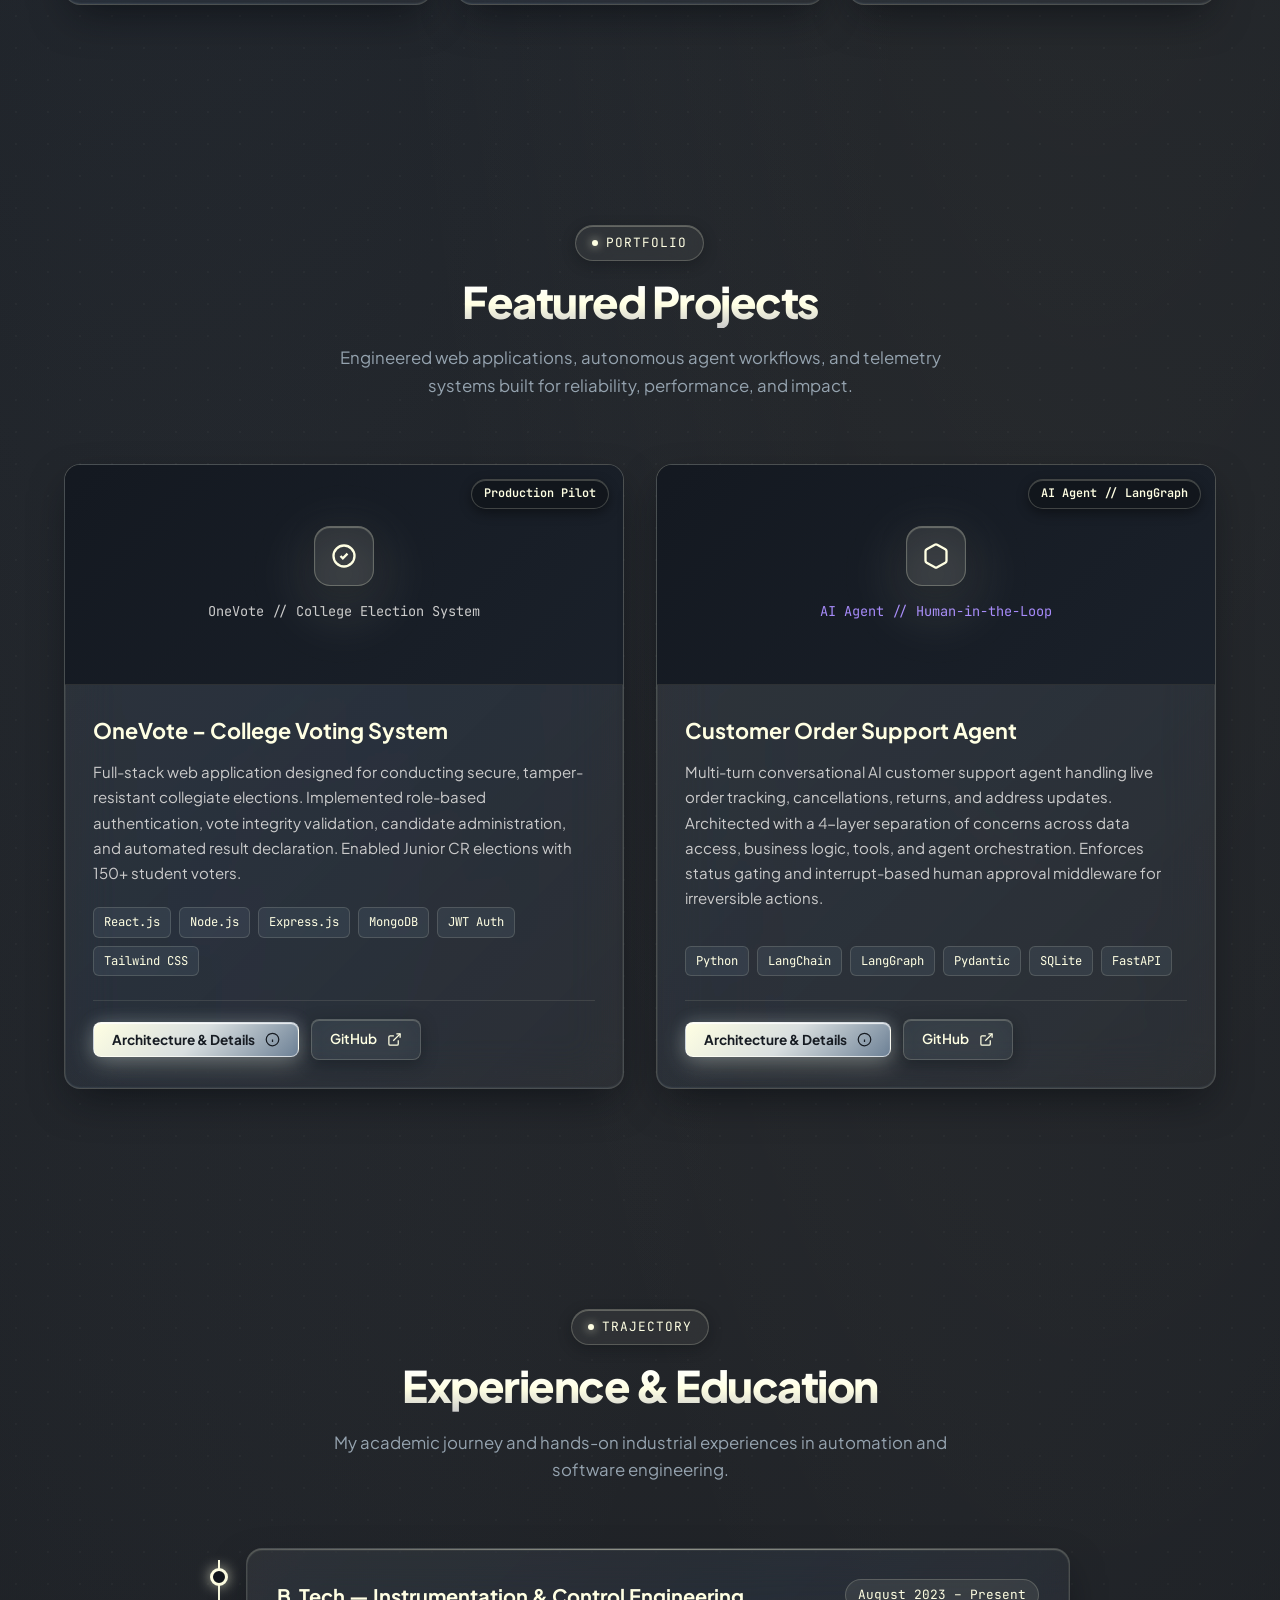
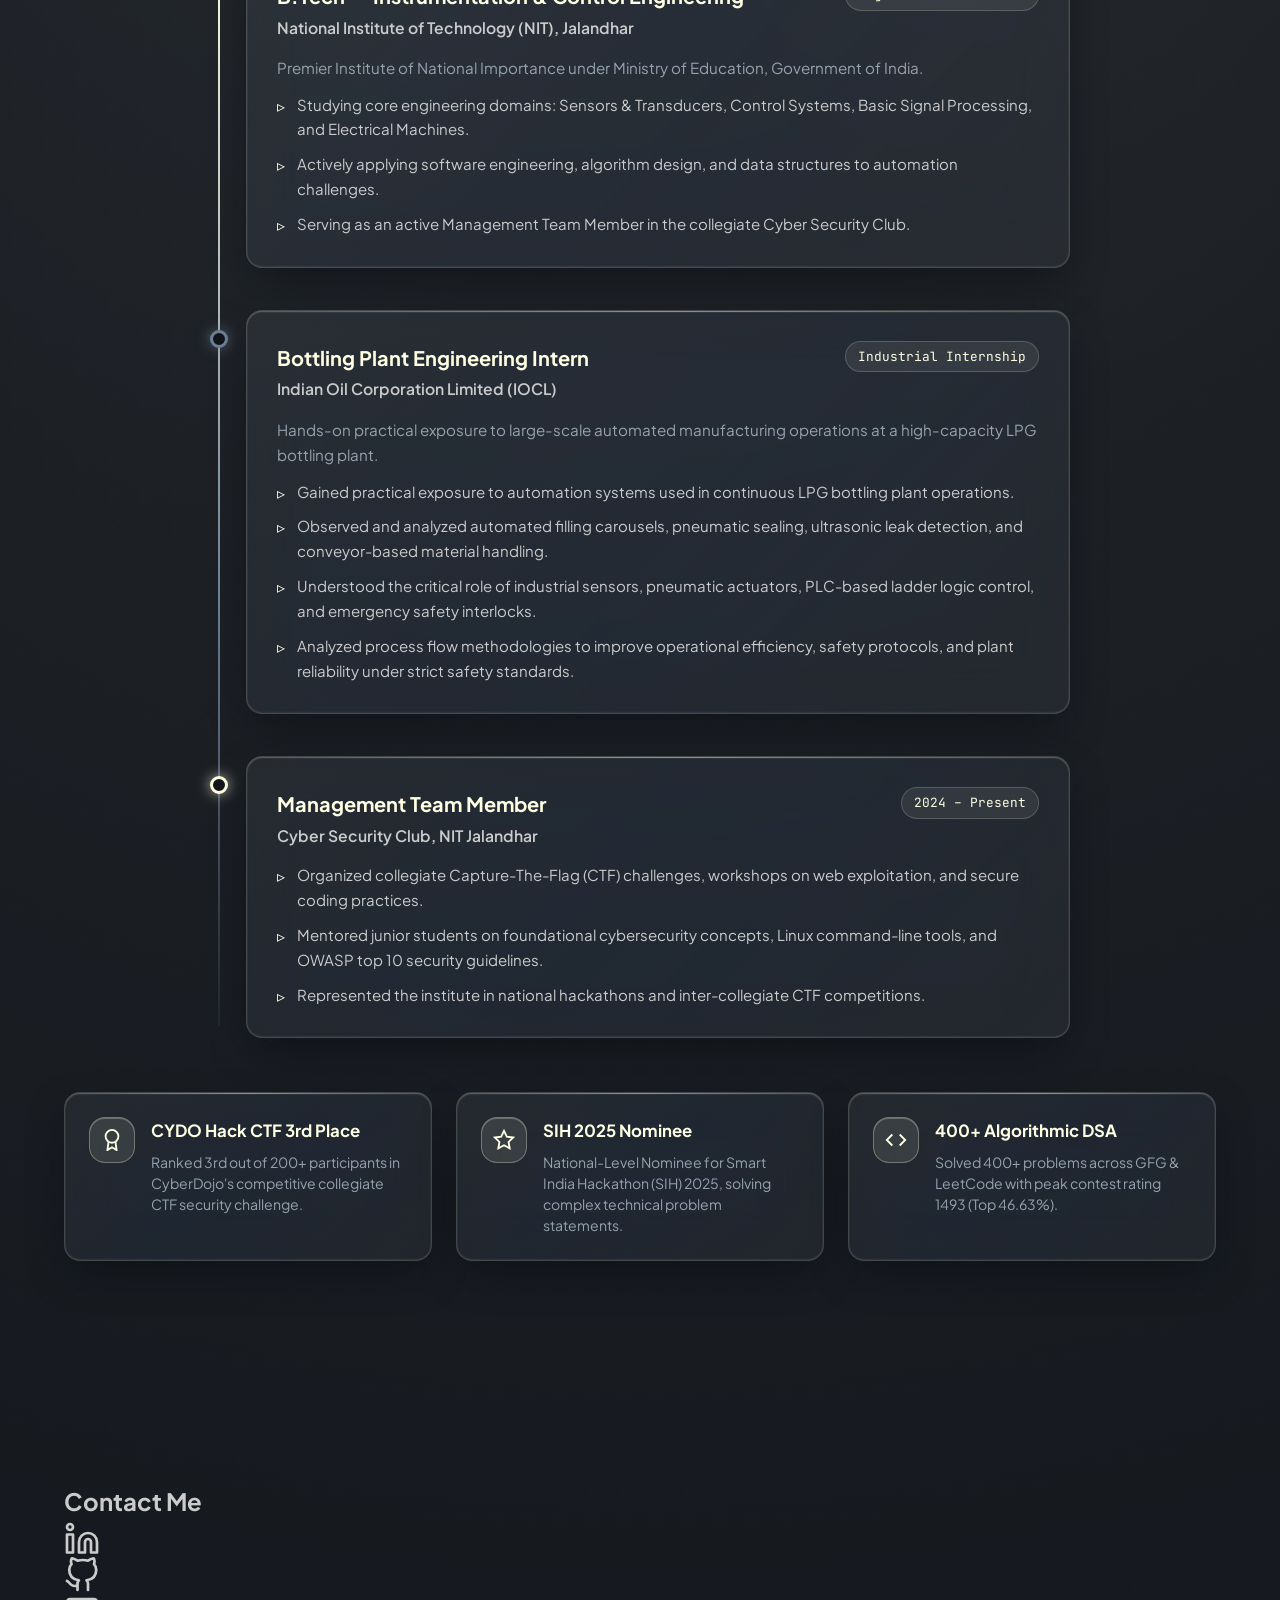
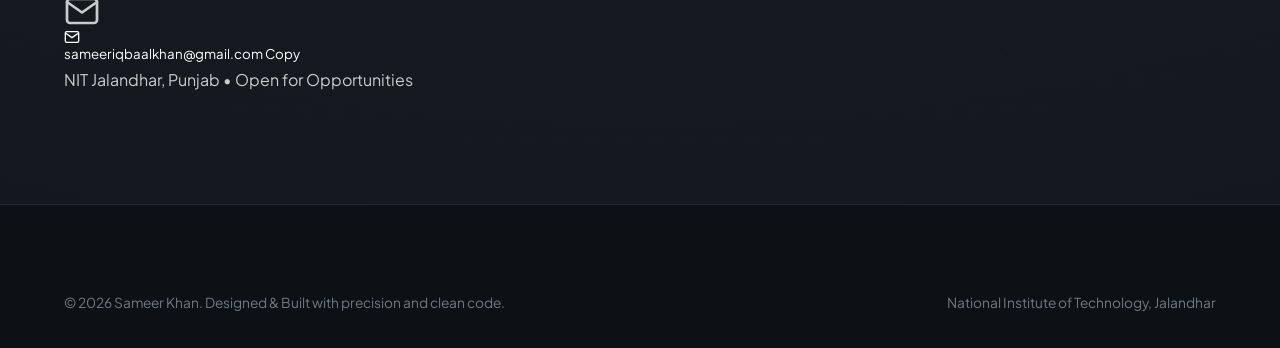
==== commit a3682929: "Rename stylesheet link from style.css to stylec.css" ====
--- a/index.html
+++ b/index.html
@@ -25,7 +25,7 @@
   <link href="https://fonts.googleapis.com/css2?family=JetBrains+Mono:wght@400;500;600;700&family=Plus+Jakarta+Sans:wght@400;500;600;700;800&display=swap" rel="stylesheet">
 
   <!-- Stylesheets -->
-  <link rel="stylesheet" href="style.css">
+  <link rel="stylesheet" href="stylec.css">
 </head>
 <body>
 
--- a/stylec.css
+++ b/stylec.css
@@ -0,0 +1,1740 @@
+/* ==========================================================================
+   SAMEER KHAN - PROFESSIONAL DEVELOPER PORTFOLIO
+   Design System: Organic Liquid Glass Aesthetics (Fluid Glassmorphism)
+   Curated Palette:
+     - #4A4A4A (Deep Graphite / Slate Charcoal)
+     - #CBCBCB (Platinum Mist / Pure Silver)
+     - #FFFFE3 (Warm Champagne / Luminous Ivory Glow)
+     - #6D8196 (Slate Blue / Muted Mineral Ocean)
+   ========================================================================== */
+
+/* --------------------------------------------------------------------------
+   1. CSS Custom Properties / Liquid Glass Tokens
+   -------------------------------------------------------------------------- */
+:root {
+  /* Core Base Colors from Palette */
+  --c-graphite: #4A4A4A;
+  --c-silver: #CBCBCB;
+  --c-champagne: #FFFFE3;
+  --c-slateblue: #6D8196;
+
+  /* Surfaces & Canvases (Derived from Graphite & Slate Blue) */
+  --bg-deep: #12161c;
+  --bg-dark: #171b22;
+  --bg-surface: #1e242c;
+  
+  /* Liquid Glass Panels */
+  --liquid-glass-bg: linear-gradient(
+    135deg,
+    rgba(255, 255, 227, 0.06) 0%,
+    rgba(109, 129, 150, 0.11) 50%,
+    rgba(74, 74, 74, 0.24) 100%
+  );
+  --liquid-glass-hover: linear-gradient(
+    135deg,
+    rgba(255, 255, 227, 0.10) 0%,
+    rgba(109, 129, 150, 0.18) 50%,
+    rgba(74, 74, 74, 0.32) 100%
+  );
+  --liquid-glass-nav: rgba(21, 26, 33, 0.72);
+  --liquid-glass-input: rgba(18, 22, 28, 0.7);
+
+  /* Specular Liquid Edge Reflections (Dual-Border Inset) */
+  --border-liquid: 1px solid rgba(255, 255, 227, 0.15);
+  --border-liquid-hover: 1px solid rgba(255, 255, 227, 0.35);
+  --border-subtle: rgba(203, 203, 203, 0.1);
+  --border-medium: rgba(255, 255, 227, 0.18);
+  --border-accent: rgba(109, 129, 150, 0.38);
+
+  /* Liquid Glass Depth & Sheen Shadows */
+  --shadow-liquid-sm: 
+    0 4px 16px rgba(10, 13, 18, 0.4),
+    inset 0 1px 0 rgba(255, 255, 227, 0.2);
+  --shadow-liquid-md: 
+    0 16px 40px -10px rgba(8, 11, 15, 0.65),
+    inset 0 1px 1.5px rgba(255, 255, 227, 0.28),
+    inset 0 -1px 1.5px rgba(109, 129, 150, 0.2);
+  --shadow-liquid-lg: 
+    0 24px 60px -12px rgba(6, 9, 13, 0.8),
+    0 0 32px rgba(109, 129, 150, 0.22),
+    inset 0 1.5px 2px rgba(255, 255, 227, 0.4),
+    inset 0 -1.5px 2px rgba(109, 129, 150, 0.3);
+
+  /* Gradients */
+  --gradient-liquid-text: linear-gradient(135deg, #FFFFE3 0%, #CBCBCB 55%, #6D8196 100%);
+  --gradient-champagne: linear-gradient(180deg, #FFFFFF 15%, #FFFFE3 55%, #CBCBCB 100%);
+  --gradient-aurora: linear-gradient(135deg, #FFFFE3 0%, #6D8196 60%, #CBCBCB 100%);
+  --gradient-button: linear-gradient(135deg, #FFFFE3 0%, #d8dedf 50%, #6D8196 100%);
+  --gradient-line: linear-gradient(90deg, transparent, rgba(255, 255, 227, 0.35), transparent);
+
+  /* Text Colors */
+  --text-main: #FFFFE3;
+  --text-secondary: #CBCBCB;
+  --text-muted: #95a3af;
+  --text-dim: #6d7a86;
+
+  /* Typography Fonts */
+  --font-sans: 'Plus Jakarta Sans', system-ui, -apple-system, BlinkMacSystemFont, 'Segoe UI', Roboto, sans-serif;
+  --font-mono: 'JetBrains Mono', 'Fira Code', Menlo, Monaco, Consolas, monospace;
+
+  /* Transitions */
+  --transition-fast: 0.18s cubic-bezier(0.16, 1, 0.3, 1);
+  --transition-normal: 0.28s cubic-bezier(0.16, 1, 0.3, 1);
+  --transition-slow: 0.45s cubic-bezier(0.16, 1, 0.3, 1);
+
+  /* Layout */
+  --max-width: 1180px;
+  --nav-height: 72px;
+  --radius-sm: 8px;
+  --radius-md: 16px;
+  --radius-lg: 24px;
+  --radius-full: 9999px;
+}
+
+/* --------------------------------------------------------------------------
+   2. Reset & Fluid Ambient Atmosphere
+   -------------------------------------------------------------------------- */
+*, *::before, *::after {
+  margin: 0;
+  padding: 0;
+  box-sizing: border-box;
+}
+
+html {
+  scroll-behavior: smooth;
+  scroll-padding-top: calc(var(--nav-height) + 28px);
+  color-scheme: dark;
+}
+
+body {
+  font-family: var(--font-sans);
+  background-color: var(--bg-deep);
+  color: var(--text-secondary);
+  line-height: 1.68;
+  overflow-x: hidden;
+  position: relative;
+  min-height: 100vh;
+  -webkit-font-smoothing: antialiased;
+  -moz-osx-font-smoothing: grayscale;
+
+  /* Organic Liquid Refraction Background Mesh */
+  background-image: 
+    radial-gradient(ellipse at 15% 10%, rgba(109, 129, 150, 0.18) 0%, transparent 55%),
+    radial-gradient(ellipse at 85% 25%, rgba(255, 255, 227, 0.08) 0%, transparent 50%),
+    radial-gradient(circle at 50% 65%, rgba(74, 74, 74, 0.3) 0%, transparent 60%),
+    radial-gradient(rgba(255, 255, 227, 0.035) 1px, transparent 1px);
+  background-size: 100% 100%, 100% 100%, 100% 100%, 32px 32px;
+}
+
+/* Fluid Liquid Glow Orbs (Subtle Pulsing Liquid Caustics) */
+body::before, body::after {
+  content: '';
+  position: fixed;
+  border-radius: 50%;
+  pointer-events: none;
+  z-index: -1;
+  filter: blur(140px);
+}
+
+body::before {
+  top: -120px;
+  left: 10%;
+  width: 580px;
+  height: 580px;
+  background: radial-gradient(circle, rgba(109, 129, 150, 0.22) 0%, rgba(74, 74, 74, 0.15) 60%, transparent 80%);
+  animation: liquid-float-1 16s ease-in-out infinite alternate;
+}
+
+body::after {
+  bottom: 8%;
+  right: 6%;
+  width: 620px;
+  height: 620px;
+  background: radial-gradient(circle, rgba(255, 255, 227, 0.12) 0%, rgba(109, 129, 150, 0.16) 65%, transparent 85%);
+  animation: liquid-float-2 18s ease-in-out infinite alternate;
+}
+
+@keyframes liquid-float-1 {
+  0% { transform: translate(0, 0) scale(1); }
+  100% { transform: translate(40px, 60px) scale(1.08); }
+}
+
+@keyframes liquid-float-2 {
+  0% { transform: translate(0, 0) scale(1); }
+  100% { transform: translate(-50px, -40px) scale(1.06); }
+}
+
+/* Selection */
+::selection {
+  background: rgba(255, 255, 227, 0.28);
+  color: #12161c;
+}
+
+/* Links & Media */
+a {
+  color: inherit;
+  text-decoration: none;
+  transition: all var(--transition-fast);
+}
+
+img, svg {
+  display: block;
+  max-width: 100%;
+}
+
+button {
+  font-family: inherit;
+  cursor: pointer;
+  border: none;
+  background: none;
+}
+
+input, textarea {
+  font-family: inherit;
+}
+
+/* --------------------------------------------------------------------------
+   3. Utility Classes & Layout System
+   -------------------------------------------------------------------------- */
+.container {
+  width: 90%;
+  max-width: var(--max-width);
+  margin: 0 auto;
+}
+
+.section {
+  padding: 110px 0;
+  position: relative;
+}
+
+.section-header {
+  text-align: center;
+  max-width: 660px;
+  margin: 0 auto 64px;
+}
+
+.section-tag {
+  display: inline-flex;
+  align-items: center;
+  gap: 8px;
+  font-family: var(--font-mono);
+  font-size: 0.8rem;
+  letter-spacing: 0.08em;
+  text-transform: uppercase;
+  color: var(--c-champagne);
+  background: rgba(255, 255, 227, 0.06);
+  border: 1px solid rgba(255, 255, 227, 0.2);
+  padding: 6px 16px;
+  border-radius: var(--radius-full);
+  margin-bottom: 16px;
+  backdrop-filter: blur(16px);
+  -webkit-backdrop-filter: blur(16px);
+  box-shadow: 
+    0 4px 14px rgba(10, 13, 18, 0.3),
+    inset 0 1px 0 rgba(255, 255, 227, 0.25);
+}
+
+.section-tag .tag-dot {
+  width: 6px;
+  height: 6px;
+  border-radius: 50%;
+  background-color: var(--c-champagne);
+  box-shadow: 0 0 10px rgba(255, 255, 227, 0.8);
+}
+
+.section-title {
+  font-size: clamp(2.1rem, 3.4vw, 2.85rem);
+  font-weight: 800;
+  letter-spacing: -0.035em;
+  color: var(--c-champagne);
+  line-height: 1.2;
+  margin-bottom: 16px;
+  background: var(--gradient-champagne);
+  -webkit-background-clip: text;
+  -webkit-text-fill-color: transparent;
+}
+
+.section-subtitle {
+  font-size: 1.05rem;
+  color: var(--text-muted);
+  line-height: 1.65;
+}
+
+.gradient-text {
+  background: var(--gradient-liquid-text);
+  -webkit-background-clip: text;
+  -webkit-text-fill-color: transparent;
+  display: inline-block;
+}
+
+/* ==========================================================================
+   Liquid Glass Card Component (Fluid Specular Glassmorphism)
+   ========================================================================== */
+.glass-card {
+  background: var(--liquid-glass-bg);
+  backdrop-filter: blur(24px) saturate(180%);
+  -webkit-backdrop-filter: blur(24px) saturate(180%);
+  border: var(--border-liquid);
+  border-radius: var(--radius-md);
+  box-shadow: var(--shadow-liquid-md);
+  transition: 
+    transform var(--transition-normal), 
+    border-color var(--transition-normal), 
+    box-shadow var(--transition-normal), 
+    background var(--transition-normal);
+  position: relative;
+  overflow: hidden;
+}
+
+/* Water drop gloss edge reflection */
+.glass-card::before {
+  content: '';
+  position: absolute;
+  top: 0;
+  left: 0;
+  right: 0;
+  height: 1px;
+  background: linear-gradient(90deg, transparent, rgba(255, 255, 227, 0.35), transparent);
+  pointer-events: none;
+}
+
+.glass-card:hover {
+  background: var(--liquid-glass-hover);
+  border: var(--border-liquid-hover);
+  box-shadow: var(--shadow-liquid-lg);
+  transform: translateY(-4px) scale(1.004);
+}
+
+/* Buttons with Liquid Metal & Frosted Glass Finishes */
+.btn {
+  display: inline-flex;
+  align-items: center;
+  justify-content: center;
+  gap: 10px;
+  font-size: 0.94rem;
+  font-weight: 600;
+  padding: 12px 26px;
+  border-radius: var(--radius-md);
+  transition: all var(--transition-normal);
+  white-space: nowrap;
+  position: relative;
+  overflow: hidden;
+}
+
+.btn-primary {
+  background: var(--gradient-button);
+  color: #171c23;
+  font-weight: 700;
+  border: 1px solid rgba(255, 255, 255, 0.6);
+  box-shadow: 
+    0 6px 24px rgba(255, 255, 227, 0.28),
+    0 0 15px rgba(109, 129, 150, 0.3),
+    inset 0 1px 1px rgba(255, 255, 255, 0.85);
+}
+
+.btn-primary:hover {
+  transform: translateY(-2px);
+  box-shadow: 
+    0 8px 30px rgba(255, 255, 227, 0.45),
+    0 0 22px rgba(109, 129, 150, 0.45),
+    inset 0 1px 1px rgba(255, 255, 255, 0.95);
+  color: #0b0e12;
+}
+
+.btn-secondary {
+  background: rgba(109, 129, 150, 0.12);
+  color: var(--c-champagne);
+  border: 1px solid rgba(255, 255, 227, 0.18);
+  backdrop-filter: blur(18px);
+  -webkit-backdrop-filter: blur(18px);
+  box-shadow: 
+    0 4px 16px rgba(10, 13, 18, 0.35),
+    inset 0 1px 0 rgba(255, 255, 227, 0.2);
+}
+
+.btn-secondary:hover {
+  background: rgba(109, 129, 150, 0.22);
+  border-color: rgba(255, 255, 227, 0.4);
+  color: #fff;
+  transform: translateY(-2px);
+  box-shadow: 
+    0 8px 25px rgba(109, 129, 150, 0.3),
+    inset 0 1px 1px rgba(255, 255, 227, 0.35);
+}
+
+.btn-sm {
+  padding: 8px 18px;
+  font-size: 0.85rem;
+  border-radius: var(--radius-sm);
+}
+
+/* Liquid Progress Bar */
+#scroll-progress {
+  position: fixed;
+  top: 0;
+  left: 0;
+  height: 3px;
+  width: 0%;
+  background: linear-gradient(90deg, var(--c-slateblue) 0%, var(--c-silver) 50%, var(--c-champagne) 100%);
+  z-index: 1200;
+  transition: width 0.1s ease-out;
+  box-shadow: 0 0 12px rgba(255, 255, 227, 0.6);
+}
+
+/* --------------------------------------------------------------------------
+   4. Floating Frosted Liquid Navigation Bar
+   -------------------------------------------------------------------------- */
+header {
+  position: fixed;
+  top: 14px;
+  left: 0;
+  width: 100%;
+  z-index: 1000;
+  transition: all var(--transition-normal);
+}
+
+.navbar {
+  display: flex;
+  align-items: center;
+  justify-content: space-between;
+  height: var(--nav-height);
+  padding: 0 26px;
+  background: var(--liquid-glass-nav);
+  backdrop-filter: blur(28px) saturate(190%);
+  -webkit-backdrop-filter: blur(28px) saturate(190%);
+  border: 1px solid rgba(255, 255, 227, 0.16);
+  border-radius: var(--radius-full);
+  box-shadow: 
+    0 12px 36px rgba(8, 11, 15, 0.55),
+    inset 0 1px 1.5px rgba(255, 255, 227, 0.25),
+    inset 0 -1px 1px rgba(109, 129, 150, 0.2);
+  transition: all var(--transition-normal);
+}
+
+header.scrolled .navbar {
+  background: rgba(18, 23, 29, 0.88);
+  border-color: rgba(255, 255, 227, 0.28);
+  box-shadow: 
+    0 16px 45px rgba(6, 8, 12, 0.75),
+    0 0 25px rgba(109, 129, 150, 0.18),
+    inset 0 1px 1.5px rgba(255, 255, 227, 0.35);
+}
+
+.nav-brand {
+  display: flex;
+  align-items: center;
+  gap: 10px;
+  font-weight: 800;
+  font-size: 1.25rem;
+  letter-spacing: -0.025em;
+}
+
+.brand-badge {
+  font-family: var(--font-mono);
+  font-size: 0.76rem;
+  padding: 2px 8px;
+  border-radius: 6px;
+  background: rgba(109, 129, 150, 0.18);
+  color: var(--c-champagne);
+  border: 1px solid rgba(255, 255, 227, 0.2);
+}
+
+.nav-links {
+  display: flex;
+  align-items: center;
+  list-style: none;
+  gap: 32px;
+}
+
+.nav-link {
+  font-size: 0.92rem;
+  font-weight: 500;
+  color: var(--text-secondary);
+  position: relative;
+  padding: 6px 0;
+  transition: color var(--transition-fast);
+}
+
+.nav-link::after {
+  content: '';
+  position: absolute;
+  bottom: 0;
+  left: 0;
+  width: 0%;
+  height: 2px;
+  background: linear-gradient(90deg, var(--c-slateblue), var(--c-champagne));
+  transition: width var(--transition-fast);
+  border-radius: 2px;
+}
+
+.nav-link:hover, .nav-link.active {
+  color: var(--c-champagne);
+}
+
+.nav-link.active::after, .nav-link:hover::after {
+  width: 100%;
+}
+
+.nav-actions {
+  display: flex;
+  align-items: center;
+  gap: 14px;
+}
+
+/* Mobile Hamburger Toggle */
+.hamburger {
+  display: none;
+  flex-direction: column;
+  justify-content: center;
+  align-items: center;
+  gap: 5px;
+  width: 40px;
+  height: 40px;
+  border-radius: var(--radius-sm);
+  background: rgba(255, 255, 227, 0.05);
+  border: 1px solid rgba(255, 255, 227, 0.15);
+}
+
+.hamburger span {
+  display: block;
+  width: 20px;
+  height: 2px;
+  background-color: var(--c-champagne);
+  transition: all var(--transition-fast);
+  transform-origin: center;
+}
+
+.hamburger.active span:nth-child(1) {
+  transform: translateY(7px) rotate(45deg);
+}
+
+.hamburger.active span:nth-child(2) {
+  opacity: 0;
+  transform: scaleX(0);
+}
+
+.hamburger.active span:nth-child(3) {
+  transform: translateY(-7px) rotate(-45deg);
+}
+
+/* --------------------------------------------------------------------------
+   5. Hero Section
+   -------------------------------------------------------------------------- */
+#hero {
+  min-height: 100vh;
+  display: flex;
+  align-items: center;
+  padding-top: calc(var(--nav-height) + 70px);
+  padding-bottom: 70px;
+  position: relative;
+}
+
+.hero-grid {
+  display: grid;
+  grid-template-columns: 1.18fr 0.82fr;
+  align-items: center;
+  gap: 48px;
+}
+
+.hero-content {
+  display: flex;
+  flex-direction: column;
+  align-items: flex-start;
+}
+
+.hero-badge {
+  display: inline-flex;
+  align-items: center;
+  gap: 9px;
+  padding: 6px 16px;
+  background: rgba(255, 255, 227, 0.07);
+  border: 1px solid rgba(255, 255, 227, 0.22);
+  border-radius: var(--radius-full);
+  font-size: 0.84rem;
+  font-weight: 600;
+  color: var(--c-champagne);
+  margin-bottom: 24px;
+  backdrop-filter: blur(14px);
+  -webkit-backdrop-filter: blur(14px);
+  box-shadow: 
+    0 4px 14px rgba(10, 13, 18, 0.35),
+    inset 0 1px 0 rgba(255, 255, 227, 0.25);
+}
+
+.hero-badge .status-dot {
+  width: 8px;
+  height: 8px;
+  background: var(--c-champagne);
+  border-radius: 50%;
+  box-shadow: 0 0 12px var(--c-champagne);
+  animation: pulse-dot 2.2s infinite;
+}
+
+@keyframes pulse-dot {
+  0% { transform: scale(0.95); box-shadow: 0 0 0 0 rgba(255, 255, 227, 0.7); }
+  70% { transform: scale(1); box-shadow: 0 0 0 9px rgba(255, 255, 227, 0); }
+  100% { transform: scale(0.95); box-shadow: 0 0 0 0 rgba(255, 255, 227, 0); }
+}
+
+.hero-title {
+  font-size: clamp(2.4rem, 4.3vw, 3.85rem);
+  font-weight: 800;
+  line-height: 1.14;
+  letter-spacing: -0.04em;
+  margin-bottom: 22px;
+  color: var(--c-champagne);
+}
+
+.hero-title .gradient-text {
+  background: var(--gradient-liquid-text);
+  -webkit-background-clip: text;
+  -webkit-text-fill-color: transparent;
+}
+
+.hero-subtitle {
+  font-size: clamp(1.05rem, 1.35vw, 1.25rem);
+  color: var(--text-secondary);
+  line-height: 1.68;
+  margin-bottom: 34px;
+  max-width: 580px;
+}
+
+.hero-subtitle strong {
+  color: var(--c-champagne);
+  font-weight: 600;
+}
+
+.hero-actions {
+  display: flex;
+  flex-wrap: wrap;
+  gap: 16px;
+  margin-bottom: 36px;
+}
+
+.hero-socials {
+  display: flex;
+  align-items: center;
+  gap: 14px;
+}
+
+.hero-social-link {
+  width: 44px;
+  height: 44px;
+  display: flex;
+  align-items: center;
+  justify-content: center;
+  border-radius: var(--radius-md);
+  background: rgba(109, 129, 150, 0.1);
+  border: 1px solid rgba(255, 255, 227, 0.15);
+  color: var(--text-secondary);
+  backdrop-filter: blur(12px);
+  -webkit-backdrop-filter: blur(12px);
+  box-shadow: inset 0 1px 0 rgba(255, 255, 227, 0.12);
+  transition: all var(--transition-fast);
+}
+
+.hero-social-link:hover {
+  background: rgba(255, 255, 227, 0.14);
+  border-color: rgba(255, 255, 227, 0.4);
+  color: var(--c-champagne);
+  transform: translateY(-3px);
+  box-shadow: 
+    0 8px 20px rgba(10, 14, 20, 0.45),
+    0 0 15px rgba(255, 255, 227, 0.25);
+}
+
+/* Liquid Smoked Terminal Card */
+.hero-code-wrapper {
+  position: relative;
+}
+
+.terminal-card {
+  background: rgba(18, 22, 28, 0.85);
+  backdrop-filter: blur(28px) saturate(180%);
+  -webkit-backdrop-filter: blur(28px) saturate(180%);
+  border: 1px solid rgba(255, 255, 227, 0.18);
+  border-radius: var(--radius-lg);
+  box-shadow: 
+    0 24px 60px rgba(6, 9, 14, 0.75),
+    0 0 35px rgba(109, 129, 150, 0.25),
+    inset 0 1px 1.5px rgba(255, 255, 227, 0.25);
+  overflow: hidden;
+  transition: transform var(--transition-normal), border-color var(--transition-normal);
+}
+
+.terminal-card:hover {
+  transform: translateY(-4px);
+  border-color: rgba(255, 255, 227, 0.35);
+}
+
+.terminal-header {
+  display: flex;
+  align-items: center;
+  justify-content: space-between;
+  padding: 14px 20px;
+  background: rgba(255, 255, 227, 0.035);
+  border-bottom: 1px solid rgba(255, 255, 227, 0.08);
+}
+
+.terminal-dots {
+  display: flex;
+  gap: 7px;
+}
+
+.terminal-dot {
+  width: 11px;
+  height: 11px;
+  border-radius: 50%;
+}
+
+.terminal-dot.red { background: #d9777f; }
+.terminal-dot.yellow { background: #e5c07b; }
+.terminal-dot.green { background: #98c379; }
+
+.terminal-title {
+  font-family: var(--font-mono);
+  font-size: 0.78rem;
+  color: var(--text-muted);
+}
+
+.terminal-copy-btn {
+  font-family: var(--font-mono);
+  font-size: 0.74rem;
+  color: var(--c-champagne);
+  display: flex;
+  align-items: center;
+  gap: 6px;
+  padding: 4px 10px;
+  border-radius: 6px;
+  background: rgba(255, 255, 227, 0.06);
+  border: 1px solid rgba(255, 255, 227, 0.16);
+  transition: all var(--transition-fast);
+}
+
+.terminal-copy-btn:hover {
+  color: #fff;
+  background: rgba(255, 255, 227, 0.15);
+  border-color: rgba(255, 255, 227, 0.4);
+}
+
+.terminal-body {
+  padding: 24px;
+  font-family: var(--font-mono);
+  font-size: 0.86rem;
+  line-height: 1.75;
+  overflow-x: auto;
+}
+
+.token-keyword { color: #e5989b; font-weight: 600; }
+.token-variable { color: var(--c-champagne); }
+.token-property { color: #b5c2cd; }
+.token-string { color: #d4e09b; }
+.token-number { color: #e5c07b; }
+.token-comment { color: #738290; font-style: italic; }
+.token-punctuation { color: #a4b0bd; }
+
+/* --------------------------------------------------------------------------
+   6. Metrics / Stat Ribbon (Bento Style)
+   -------------------------------------------------------------------------- */
+.metrics-section {
+  padding: 20px 0 70px;
+}
+
+.metrics-grid {
+  display: grid;
+  grid-template-columns: repeat(4, 1fr);
+  gap: 20px;
+}
+
+.metric-card {
+  padding: 26px 20px;
+  text-align: center;
+  position: relative;
+  overflow: hidden;
+}
+
+.metric-card::before {
+  content: '';
+  position: absolute;
+  top: 0;
+  left: 20%;
+  right: 20%;
+  height: 1px;
+  background: var(--gradient-line);
+}
+
+.metric-number {
+  font-family: var(--font-mono);
+  font-size: 2.35rem;
+  font-weight: 800;
+  background: var(--gradient-liquid-text);
+  -webkit-background-clip: text;
+  -webkit-text-fill-color: transparent;
+  margin-bottom: 6px;
+  letter-spacing: -0.03em;
+}
+
+.metric-label {
+  font-size: 0.88rem;
+  color: var(--text-secondary);
+  font-weight: 500;
+  line-height: 1.45;
+}
+
+/* --------------------------------------------------------------------------
+   7. About Me Section
+   -------------------------------------------------------------------------- */
+.about-grid {
+  display: grid;
+  grid-template-columns: 1.15fr 0.85fr;
+  gap: 48px;
+  align-items: start;
+}
+
+.about-text {
+  font-size: 1.05rem;
+  color: var(--text-secondary);
+  line-height: 1.85;
+  display: flex;
+  flex-direction: column;
+  gap: 20px;
+}
+
+.about-text strong {
+  color: var(--c-champagne);
+  font-weight: 600;
+}
+
+.about-pillars {
+  display: grid;
+  grid-template-columns: 1fr;
+  gap: 18px;
+}
+
+.pillar-card {
+  display: flex;
+  gap: 20px;
+  padding: 22px;
+}
+
+.pillar-icon {
+  width: 50px;
+  height: 50px;
+  min-width: 50px;
+  border-radius: var(--radius-md);
+  background: rgba(255, 255, 227, 0.08);
+  border: 1px solid rgba(255, 255, 227, 0.22);
+  color: var(--c-champagne);
+  display: flex;
+  align-items: center;
+  justify-content: center;
+  box-shadow: inset 0 1px 0 rgba(255, 255, 227, 0.2);
+}
+
+.pillar-card:nth-child(2) .pillar-icon {
+  background: rgba(109, 129, 150, 0.14);
+  border-color: rgba(109, 129, 150, 0.35);
+  color: var(--c-champagne);
+}
+
+.pillar-card:nth-child(3) .pillar-icon {
+  background: rgba(74, 74, 74, 0.25);
+  border-color: rgba(255, 255, 227, 0.2);
+  color: var(--c-champagne);
+}
+
+.pillar-info h4 {
+  font-size: 1.08rem;
+  font-weight: 700;
+  color: var(--c-champagne);
+  margin-bottom: 6px;
+}
+
+.pillar-info p {
+  font-size: 0.91rem;
+  color: var(--text-muted);
+  line-height: 1.55;
+}
+
+/* --------------------------------------------------------------------------
+   8. Tech Stack & Skills Section
+   -------------------------------------------------------------------------- */
+.skills-grid {
+  display: grid;
+  grid-template-columns: repeat(3, 1fr);
+  gap: 24px;
+}
+
+.skill-category {
+  padding: 28px 24px;
+  display: flex;
+  flex-direction: column;
+  gap: 18px;
+}
+
+.skill-category-header {
+  display: flex;
+  align-items: center;
+  gap: 12px;
+  padding-bottom: 14px;
+  border-bottom: 1px solid rgba(255, 255, 227, 0.1);
+}
+
+.skill-cat-icon {
+  width: 38px;
+  height: 38px;
+  border-radius: var(--radius-sm);
+  background: rgba(255, 255, 227, 0.06);
+  border: 1px solid rgba(255, 255, 227, 0.18);
+  display: flex;
+  align-items: center;
+  justify-content: center;
+  color: var(--c-champagne);
+}
+
+.skill-category-header h3 {
+  font-size: 1.08rem;
+  font-weight: 700;
+  color: var(--c-champagne);
+}
+
+.skill-badges {
+  display: flex;
+  flex-wrap: wrap;
+  gap: 9px;
+}
+
+.skill-badge {
+  display: inline-flex;
+  align-items: center;
+  gap: 8px;
+  font-family: var(--font-mono);
+  font-size: 0.82rem;
+  padding: 7px 13px;
+  border-radius: 7px;
+  background: rgba(109, 129, 150, 0.12);
+  border: 1px solid rgba(255, 255, 227, 0.14);
+  color: var(--text-secondary);
+  backdrop-filter: blur(10px);
+  -webkit-backdrop-filter: blur(10px);
+  box-shadow: inset 0 1px 0 rgba(255, 255, 227, 0.1);
+  transition: all var(--transition-fast);
+}
+
+.skill-badge:hover {
+  background: rgba(255, 255, 227, 0.14);
+  border-color: rgba(255, 255, 227, 0.38);
+  color: var(--c-champagne);
+  transform: translateY(-2px);
+  box-shadow: 
+    0 6px 16px rgba(10, 13, 18, 0.4),
+    0 0 14px rgba(255, 255, 227, 0.2);
+}
+
+/* --------------------------------------------------------------------------
+   9. Featured Projects Section
+   -------------------------------------------------------------------------- */
+.projects-filter {
+  display: flex;
+  justify-content: center;
+  flex-wrap: wrap;
+  gap: 10px;
+  margin-bottom: 50px;
+}
+
+.filter-btn {
+  padding: 8px 20px;
+  border-radius: var(--radius-full);
+  font-size: 0.88rem;
+  font-weight: 600;
+  color: var(--text-secondary);
+  background: rgba(109, 129, 150, 0.12);
+  border: 1px solid rgba(255, 255, 227, 0.14);
+  backdrop-filter: blur(14px);
+  -webkit-backdrop-filter: blur(14px);
+  box-shadow: inset 0 1px 0 rgba(255, 255, 227, 0.1);
+  transition: all var(--transition-fast);
+}
+
+.filter-btn:hover, .filter-btn.active {
+  color: #171c23;
+  background: var(--gradient-button);
+  border-color: rgba(255, 255, 255, 0.6);
+  box-shadow: 
+    0 6px 20px rgba(255, 255, 227, 0.32),
+    inset 0 1px 1px rgba(255, 255, 255, 0.85);
+}
+
+.projects-grid {
+  display: grid;
+  grid-template-columns: repeat(2, 1fr);
+  gap: 32px;
+}
+
+.project-card {
+  display: flex;
+  flex-direction: column;
+  overflow: hidden;
+  height: 100%;
+}
+
+.project-preview {
+  position: relative;
+  height: 220px;
+  background: rgba(16, 20, 26, 0.95);
+  overflow: hidden;
+  border-bottom: 1px solid rgba(255, 255, 227, 0.12);
+  display: flex;
+  align-items: center;
+  justify-content: center;
+}
+
+.project-graphic {
+  width: 100%;
+  height: 100%;
+  display: flex;
+  flex-direction: column;
+  justify-content: center;
+  align-items: center;
+  gap: 14px;
+  background: linear-gradient(
+    135deg,
+    rgba(20, 25, 33, 0.96) 0%,
+    rgba(28, 35, 45, 0.85) 100%
+  );
+  position: relative;
+}
+
+.project-graphic::before {
+  content: '';
+  position: absolute;
+  width: 140px;
+  height: 140px;
+  border-radius: 50%;
+  background: radial-gradient(circle, rgba(255, 255, 227, 0.12) 0%, transparent 70%);
+  filter: blur(20px);
+}
+
+.project-graphic-icon {
+  width: 60px;
+  height: 60px;
+  border-radius: var(--radius-md);
+  background: rgba(255, 255, 227, 0.08);
+  border: 1px solid rgba(255, 255, 227, 0.25);
+  color: var(--c-champagne);
+  display: flex;
+  align-items: center;
+  justify-content: center;
+  box-shadow: 
+    0 8px 24px rgba(10, 13, 18, 0.4),
+    inset 0 1px 1px rgba(255, 255, 227, 0.3);
+  transition: transform var(--transition-normal);
+}
+
+.project-card:hover .project-graphic-icon {
+  transform: scale(1.1) rotate(4deg);
+}
+
+.project-status-tag {
+  position: absolute;
+  top: 14px;
+  right: 14px;
+  font-family: var(--font-mono);
+  font-size: 0.74rem;
+  font-weight: 600;
+  padding: 4px 12px;
+  border-radius: var(--radius-full);
+  background: rgba(18, 22, 28, 0.88);
+  backdrop-filter: blur(12px);
+  -webkit-backdrop-filter: blur(12px);
+  border: 1px solid rgba(255, 255, 227, 0.2);
+  color: var(--c-champagne);
+  z-index: 2;
+  box-shadow: 
+    0 4px 12px rgba(0, 0, 0, 0.4),
+    inset 0 1px 0 rgba(255, 255, 227, 0.2);
+}
+
+.project-body {
+  padding: 28px;
+  display: flex;
+  flex-direction: column;
+  flex-grow: 1;
+}
+
+.project-title {
+  font-size: 1.35rem;
+  font-weight: 700;
+  color: var(--c-champagne);
+  margin-bottom: 10px;
+}
+
+.project-desc {
+  font-size: 0.94rem;
+  color: var(--text-secondary);
+  line-height: 1.68;
+  margin-bottom: 22px;
+  flex-grow: 1;
+}
+
+.project-tags {
+  display: flex;
+  flex-wrap: wrap;
+  gap: 8px;
+  margin-bottom: 24px;
+}
+
+.project-tag {
+  font-family: var(--font-mono);
+  font-size: 0.76rem;
+  padding: 4px 10px;
+  border-radius: 6px;
+  background: rgba(109, 129, 150, 0.16);
+  color: var(--c-champagne);
+  border: 1px solid rgba(255, 255, 227, 0.14);
+}
+
+.project-actions {
+  display: flex;
+  align-items: center;
+  gap: 12px;
+  padding-top: 18px;
+  border-top: 1px solid rgba(255, 255, 227, 0.1);
+}
+
+/* --------------------------------------------------------------------------
+   10. Experience & Education Timeline
+   -------------------------------------------------------------------------- */
+.timeline-wrapper {
+  max-width: 860px;
+  margin: 0 auto;
+  position: relative;
+  padding-left: 36px;
+}
+
+.timeline-wrapper::before {
+  content: '';
+  position: absolute;
+  top: 12px;
+  bottom: 12px;
+  left: 8px;
+  width: 2px;
+  background: linear-gradient(180deg, var(--c-champagne) 0%, var(--c-slateblue) 60%, rgba(109, 129, 150, 0.1) 100%);
+}
+
+.timeline-item {
+  position: relative;
+  margin-bottom: 42px;
+}
+
+.timeline-item:last-child {
+  margin-bottom: 0;
+}
+
+.timeline-marker {
+  position: absolute;
+  top: 20px;
+  left: -36px;
+  width: 18px;
+  height: 18px;
+  border-radius: 50%;
+  background: var(--bg-deep);
+  border: 3px solid var(--c-champagne);
+  box-shadow: 0 0 14px rgba(255, 255, 227, 0.7);
+}
+
+.timeline-item:nth-child(even) .timeline-marker {
+  border-color: var(--c-slateblue);
+  box-shadow: 0 0 14px rgba(109, 129, 150, 0.7);
+}
+
+.timeline-card {
+  padding: 30px;
+}
+
+.timeline-header {
+  display: flex;
+  justify-content: space-between;
+  align-items: flex-start;
+  flex-wrap: wrap;
+  gap: 10px;
+  margin-bottom: 14px;
+}
+
+.timeline-role {
+  font-size: 1.25rem;
+  font-weight: 700;
+  color: var(--c-champagne);
+}
+
+.timeline-company {
+  font-size: 0.98rem;
+  color: var(--c-silver);
+  font-weight: 600;
+  margin-top: 2px;
+}
+
+.timeline-date {
+  font-family: var(--font-mono);
+  font-size: 0.8rem;
+  color: var(--c-champagne);
+  background: rgba(255, 255, 227, 0.08);
+  padding: 4px 12px;
+  border-radius: var(--radius-full);
+  border: 1px solid rgba(255, 255, 227, 0.18);
+}
+
+.timeline-bullets {
+  list-style: none;
+  display: flex;
+  flex-direction: column;
+  gap: 10px;
+  margin-top: 12px;
+}
+
+.timeline-bullets li {
+  position: relative;
+  padding-left: 20px;
+  font-size: 0.94rem;
+  color: var(--text-secondary);
+  line-height: 1.65;
+}
+
+.timeline-bullets li::before {
+  content: '▹';
+  position: absolute;
+  left: 0;
+  color: var(--c-champagne);
+  font-size: 1rem;
+}
+
+/* Accolades Highlights */
+.achievements-grid {
+  display: grid;
+  grid-template-columns: repeat(3, 1fr);
+  gap: 24px;
+  margin-top: 54px;
+}
+
+.achievement-card {
+  padding: 24px;
+  display: flex;
+  gap: 16px;
+  align-items: flex-start;
+}
+
+.achievement-icon {
+  width: 46px;
+  height: 46px;
+  min-width: 46px;
+  border-radius: var(--radius-md);
+  background: rgba(255, 255, 227, 0.1);
+  border: 1px solid rgba(255, 255, 227, 0.3);
+  color: var(--c-champagne);
+  display: flex;
+  align-items: center;
+  justify-content: center;
+  box-shadow: inset 0 1px 0 rgba(255, 255, 227, 0.25);
+}
+
+.achievement-details h4 {
+  font-size: 1.05rem;
+  font-weight: 700;
+  color: var(--c-champagne);
+  margin-bottom: 6px;
+}
+
+.achievement-details p {
+  font-size: 0.88rem;
+  color: var(--text-muted);
+  line-height: 1.5;
+}
+
+/* --------------------------------------------------------------------------
+   11. Contact Section
+   -------------------------------------------------------------------------- */
+.contact-grid {
+  display: grid;
+  grid-template-columns: 0.9fr 1.1fr;
+  gap: 48px;
+  align-items: start;
+}
+
+.contact-info-card {
+  padding: 38px 32px;
+  display: flex;
+  flex-direction: column;
+  gap: 28px;
+}
+
+.contact-info-item {
+  display: flex;
+  gap: 16px;
+  align-items: flex-start;
+}
+
+.contact-icon-box {
+  width: 48px;
+  height: 48px;
+  min-width: 48px;
+  border-radius: var(--radius-md);
+  background: rgba(255, 255, 227, 0.08);
+  border: 1px solid rgba(255, 255, 227, 0.22);
+  color: var(--c-champagne);
+  display: flex;
+  align-items: center;
+  justify-content: center;
+  box-shadow: inset 0 1px 0 rgba(255, 255, 227, 0.2);
+}
+
+.contact-details label {
+  font-size: 0.78rem;
+  text-transform: uppercase;
+  letter-spacing: 0.06em;
+  color: var(--text-dim);
+  display: block;
+  margin-bottom: 4px;
+  font-family: var(--font-mono);
+}
+
+.contact-details p, .contact-details a {
+  font-size: 1.02rem;
+  color: var(--c-champagne);
+  font-weight: 600;
+}
+
+.contact-details a:hover {
+  color: #fff;
+  text-shadow: 0 0 10px rgba(255, 255, 227, 0.5);
+}
+
+.copy-email-btn {
+  font-size: 0.78rem;
+  font-family: var(--font-mono);
+  color: var(--c-champagne);
+  display: inline-flex;
+  align-items: center;
+  gap: 5px;
+  margin-top: 4px;
+  cursor: pointer;
+}
+
+.copy-email-btn:hover {
+  text-decoration: underline;
+}
+
+/* Form Styles */
+.contact-form-card {
+  padding: 38px 34px;
+}
+
+.contact-form {
+  display: flex;
+  flex-direction: column;
+  gap: 20px;
+}
+
+.form-group {
+  display: flex;
+  flex-direction: column;
+  gap: 8px;
+}
+
+.form-group label {
+  font-size: 0.88rem;
+  font-weight: 600;
+  color: var(--text-secondary);
+}
+
+.form-group input,
+.form-group textarea {
+  width: 100%;
+  background: var(--liquid-glass-input);
+  border: 1px solid rgba(255, 255, 227, 0.16);
+  border-radius: var(--radius-sm);
+  padding: 13px 18px;
+  color: var(--c-champagne);
+  font-size: 0.95rem;
+  box-shadow: inset 0 1px 2px rgba(0, 0, 0, 0.6);
+  backdrop-filter: blur(12px);
+  -webkit-backdrop-filter: blur(12px);
+  transition: border-color var(--transition-fast), box-shadow var(--transition-fast);
+}
+
+.form-group input:focus,
+.form-group textarea:focus {
+  outline: none;
+  border-color: rgba(255, 255, 227, 0.45);
+  box-shadow: 
+    0 0 0 3px rgba(255, 255, 227, 0.16),
+    0 0 20px rgba(109, 129, 150, 0.25);
+}
+
+.form-group input.invalid,
+.form-group textarea.invalid {
+  border-color: #d9777f;
+}
+
+.form-error-msg {
+  font-size: 0.78rem;
+  color: #e5989b;
+  display: none;
+}
+
+.form-error-msg.visible {
+  display: block;
+}
+
+/* Form Status Notification */
+.form-status {
+  padding: 14px 18px;
+  border-radius: var(--radius-sm);
+  font-size: 0.92rem;
+  display: none;
+  align-items: center;
+  gap: 10px;
+  margin-top: 10px;
+}
+
+.form-status.success {
+  display: flex;
+  background: rgba(255, 255, 227, 0.12);
+  border: 1px solid rgba(255, 255, 227, 0.35);
+  color: var(--c-champagne);
+}
+
+/* --------------------------------------------------------------------------
+   12. Footer
+   -------------------------------------------------------------------------- */
+footer {
+  background: #0d1015;
+  border-top: 1px solid rgba(255, 255, 227, 0.1);
+  padding: 60px 0 34px;
+  color: var(--text-muted);
+}
+
+.footer-content {
+  display: flex;
+  justify-content: space-between;
+  align-items: center;
+  flex-wrap: wrap;
+  gap: 24px;
+  padding-bottom: 34px;
+  border-bottom: 1px solid rgba(255, 255, 227, 0.06);
+}
+
+.footer-brand h3 {
+  color: var(--c-champagne);
+  font-size: 1.25rem;
+  font-weight: 700;
+  margin-bottom: 4px;
+}
+
+.footer-brand p {
+  font-size: 0.88rem;
+  color: var(--text-dim);
+}
+
+.footer-links {
+  display: flex;
+  gap: 26px;
+  list-style: none;
+}
+
+.footer-links a:hover {
+  color: var(--c-champagne);
+}
+
+.footer-socials {
+  display: flex;
+  gap: 12px;
+}
+
+.footer-bottom {
+  display: flex;
+  justify-content: space-between;
+  align-items: center;
+  padding-top: 26px;
+  font-size: 0.86rem;
+  color: var(--text-dim);
+  flex-wrap: wrap;
+  gap: 12px;
+}
+
+/* Scroll To Top Button */
+#scroll-top-btn {
+  position: fixed;
+  bottom: 28px;
+  right: 28px;
+  width: 44px;
+  height: 44px;
+  border-radius: 50%;
+  background: rgba(24, 29, 37, 0.85);
+  border: 1px solid rgba(255, 255, 227, 0.22);
+  backdrop-filter: blur(16px);
+  -webkit-backdrop-filter: blur(16px);
+  color: var(--c-champagne);
+  display: flex;
+  align-items: center;
+  justify-content: center;
+  z-index: 900;
+  opacity: 0;
+  visibility: hidden;
+  transform: translateY(10px);
+  transition: all var(--transition-normal);
+  box-shadow: 
+    0 8px 24px rgba(6, 8, 12, 0.5),
+    inset 0 1px 0 rgba(255, 255, 227, 0.3);
+}
+
+#scroll-top-btn.visible {
+  opacity: 1;
+  visibility: visible;
+  transform: translateY(0);
+}
+
+#scroll-top-btn:hover {
+  background: var(--gradient-button);
+  color: #12161c;
+  transform: translateY(-3px);
+  box-shadow: 
+    0 10px 28px rgba(255, 255, 227, 0.45),
+    inset 0 1px 1px rgba(255, 255, 255, 0.8);
+}
+
+/* --------------------------------------------------------------------------
+   13. Modals & Toast (Liquid Glass)
+   -------------------------------------------------------------------------- */
+.modal-overlay {
+  position: fixed;
+  top: 0;
+  left: 0;
+  width: 100%;
+  height: 100%;
+  background: rgba(10, 13, 17, 0.84);
+  backdrop-filter: blur(14px);
+  -webkit-backdrop-filter: blur(14px);
+  z-index: 2000;
+  display: flex;
+  align-items: center;
+  justify-content: center;
+  opacity: 0;
+  visibility: hidden;
+  transition: all var(--transition-normal);
+  padding: 20px;
+}
+
+.modal-overlay.active {
+  opacity: 1;
+  visibility: visible;
+}
+
+.modal-container {
+  background: rgba(20, 25, 33, 0.92);
+  border: 1px solid rgba(255, 255, 227, 0.25);
+  border-radius: var(--radius-lg);
+  width: 100%;
+  max-width: 760px;
+  max-height: 90vh;
+  overflow-y: auto;
+  backdrop-filter: blur(30px);
+  -webkit-backdrop-filter: blur(30px);
+  box-shadow: 
+    0 28px 70px rgba(4, 6, 9, 0.85),
+    0 0 40px rgba(109, 129, 150, 0.3),
+    inset 0 1.5px 2px rgba(255, 255, 227, 0.3);
+  transform: scale(0.92);
+  transition: transform var(--transition-normal);
+}
+
+.modal-overlay.active .modal-container {
+  transform: scale(1);
+}
+
+.modal-header {
+  padding: 20px 24px;
+  border-bottom: 1px solid rgba(255, 255, 227, 0.1);
+  display: flex;
+  justify-content: space-between;
+  align-items: center;
+  position: sticky;
+  top: 0;
+  background: rgba(18, 23, 30, 0.95);
+  backdrop-filter: blur(16px);
+  z-index: 10;
+}
+
+.modal-title {
+  font-size: 1.3rem;
+  font-weight: 700;
+  color: var(--c-champagne);
+}
+
+.modal-close-btn {
+  color: var(--text-secondary);
+  width: 32px;
+  height: 32px;
+  border-radius: 50%;
+  display: flex;
+  align-items: center;
+  justify-content: center;
+  background: rgba(255, 255, 227, 0.08);
+  border: 1px solid rgba(255, 255, 227, 0.15);
+  transition: all var(--transition-fast);
+}
+
+.modal-close-btn:hover {
+  background: rgba(217, 119, 127, 0.25);
+  border-color: rgba(217, 119, 127, 0.5);
+  color: #fff;
+}
+
+.modal-body {
+  padding: 26px;
+  display: flex;
+  flex-direction: column;
+  gap: 20px;
+}
+
+/* Toast */
+#toast {
+  position: fixed;
+  bottom: 30px;
+  left: 50%;
+  transform: translateX(-50%) translateY(30px);
+  background: rgba(22, 27, 35, 0.92);
+  color: var(--c-champagne);
+  border: 1px solid rgba(255, 255, 227, 0.3);
+  backdrop-filter: blur(20px);
+  -webkit-backdrop-filter: blur(20px);
+  box-shadow: 
+    0 12px 35px rgba(6, 9, 13, 0.6),
+    0 0 20px rgba(255, 255, 227, 0.25),
+    inset 0 1px 0 rgba(255, 255, 227, 0.3);
+  padding: 12px 26px;
+  border-radius: var(--radius-full);
+  font-size: 0.9rem;
+  font-weight: 600;
+  z-index: 3000;
+  opacity: 0;
+  visibility: hidden;
+  transition: all var(--transition-normal);
+  display: flex;
+  align-items: center;
+  gap: 10px;
+}
+
+#toast.show {
+  opacity: 1;
+  visibility: visible;
+  transform: translateX(-50%) translateY(0);
+}
+
+/* --------------------------------------------------------------------------
+   14. Responsive Breakpoints
+   -------------------------------------------------------------------------- */
+@media (max-width: 1024px) {
+  .hero-grid {
+    grid-template-columns: 1fr;
+    gap: 40px;
+  }
+
+  .skills-grid {
+    grid-template-columns: repeat(2, 1fr);
+  }
+
+  .about-grid {
+    grid-template-columns: 1fr;
+  }
+
+  .achievements-grid {
+    grid-template-columns: repeat(2, 1fr);
+  }
+
+  .metrics-grid {
+    grid-template-columns: repeat(2, 1fr);
+  }
+}
+
+@media (max-width: 768px) {
+  header {
+    top: 0;
+  }
+
+  .navbar {
+    border-radius: 0;
+    border-left: none;
+    border-right: none;
+    border-top: none;
+  }
+
+  .section {
+    padding: 70px 0;
+  }
+
+  .nav-links {
+    position: fixed;
+    top: var(--nav-height);
+    right: -100%;
+    width: 280px;
+    height: calc(100vh - var(--nav-height));
+    background: rgba(18, 23, 29, 0.97);
+    backdrop-filter: blur(24px);
+    -webkit-backdrop-filter: blur(24px);
+    flex-direction: column;
+    align-items: flex-start;
+    padding: 30px 24px;
+    gap: 20px;
+    border-left: 1px solid rgba(255, 255, 227, 0.15);
+    transition: right var(--transition-normal);
+    box-shadow: 0 16px 45px rgba(0, 0, 0, 0.7);
+  }
+
+  .nav-links.open {
+    right: 0;
+  }
+
+  .hamburger {
+    display: flex;
+  }
+
+  .projects-grid {
+    grid-template-columns: 1fr;
+  }
+
+  .skills-grid {
+    grid-template-columns: 1fr;
+  }
+
+  .contact-grid {
+    grid-template-columns: 1fr;
+  }
+
+  .achievements-grid {
+    grid-template-columns: 1fr;
+  }
+
+  .footer-content {
+    flex-direction: column;
+    align-items: flex-start;
+  }
+}
+
+@media (max-width: 480px) {
+  .metrics-grid {
+    grid-template-columns: 1fr;
+  }
+
+  .hero-title {
+    font-size: 2.15rem;
+  }
+
+  .hero-actions {
+    width: 100%;
+    flex-direction: column;
+  }
+
+  .hero-actions .btn {
+    width: 100%;
+  }
+}
